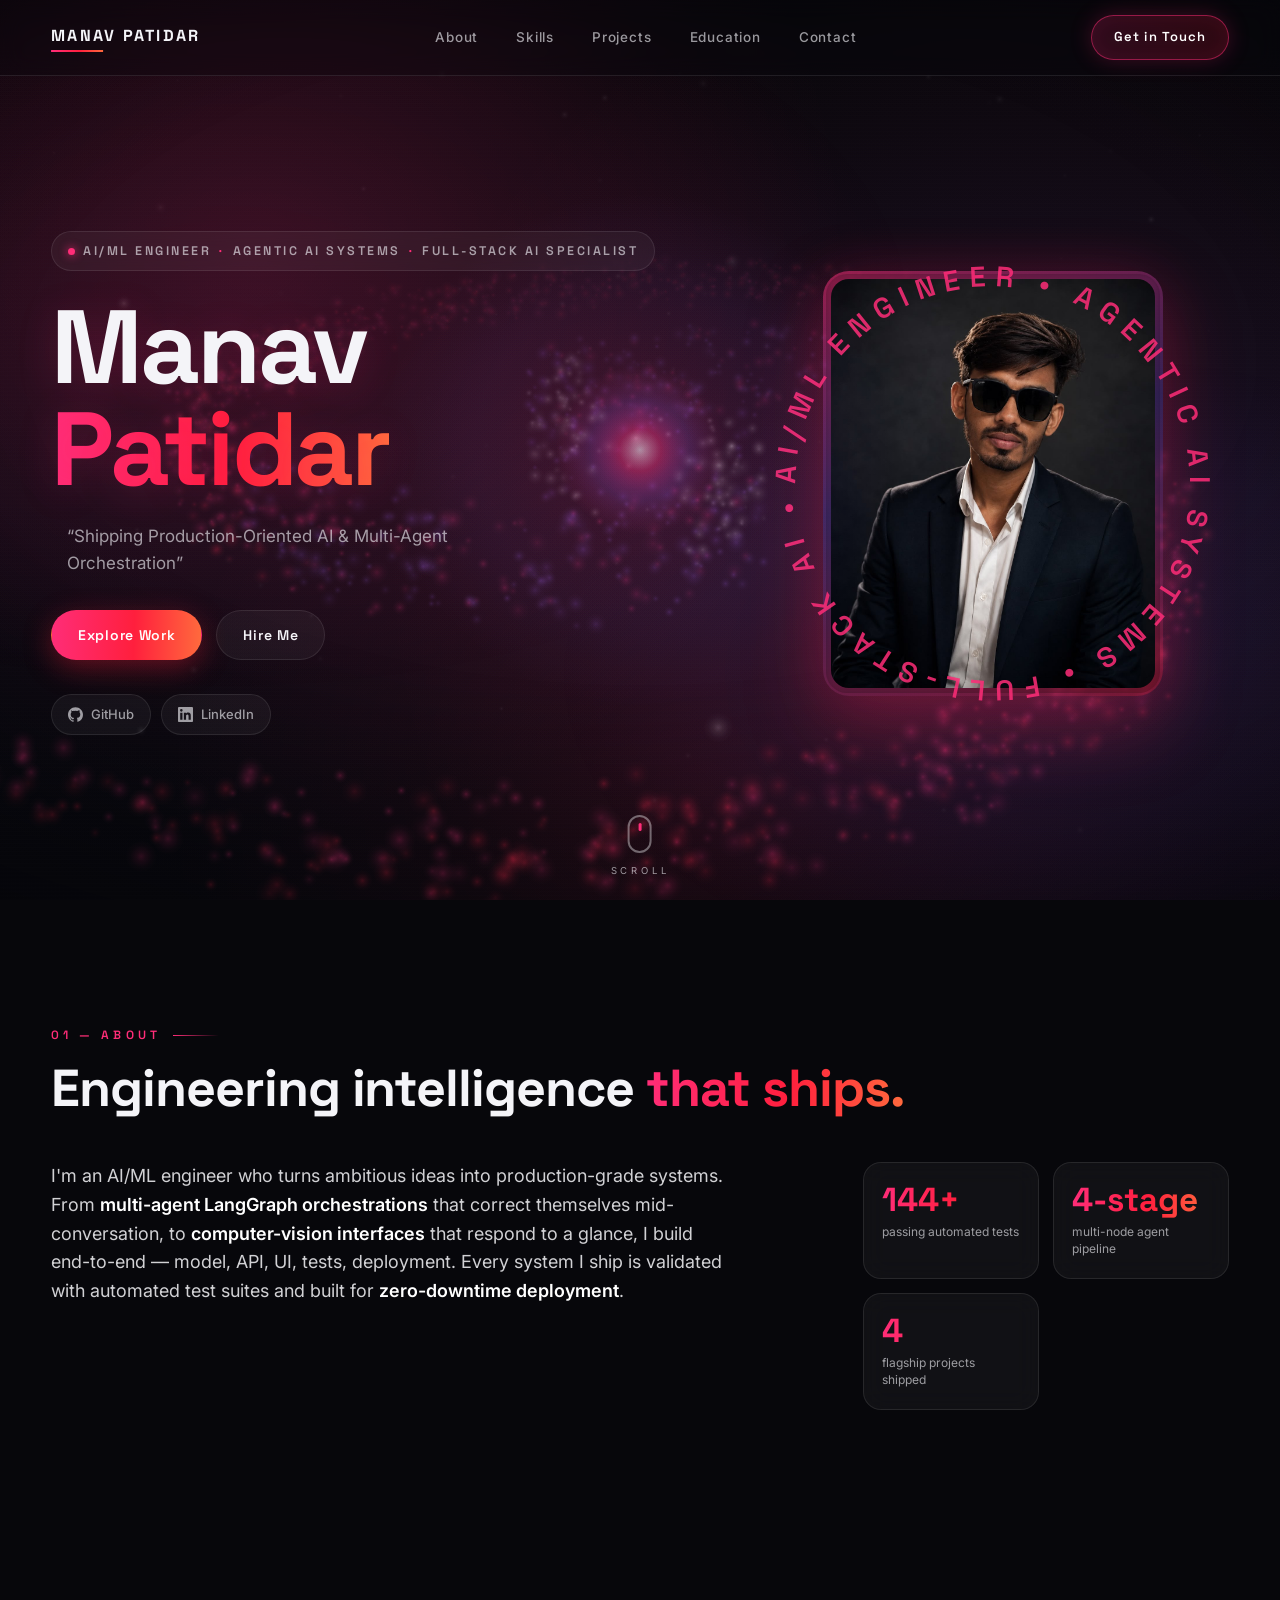
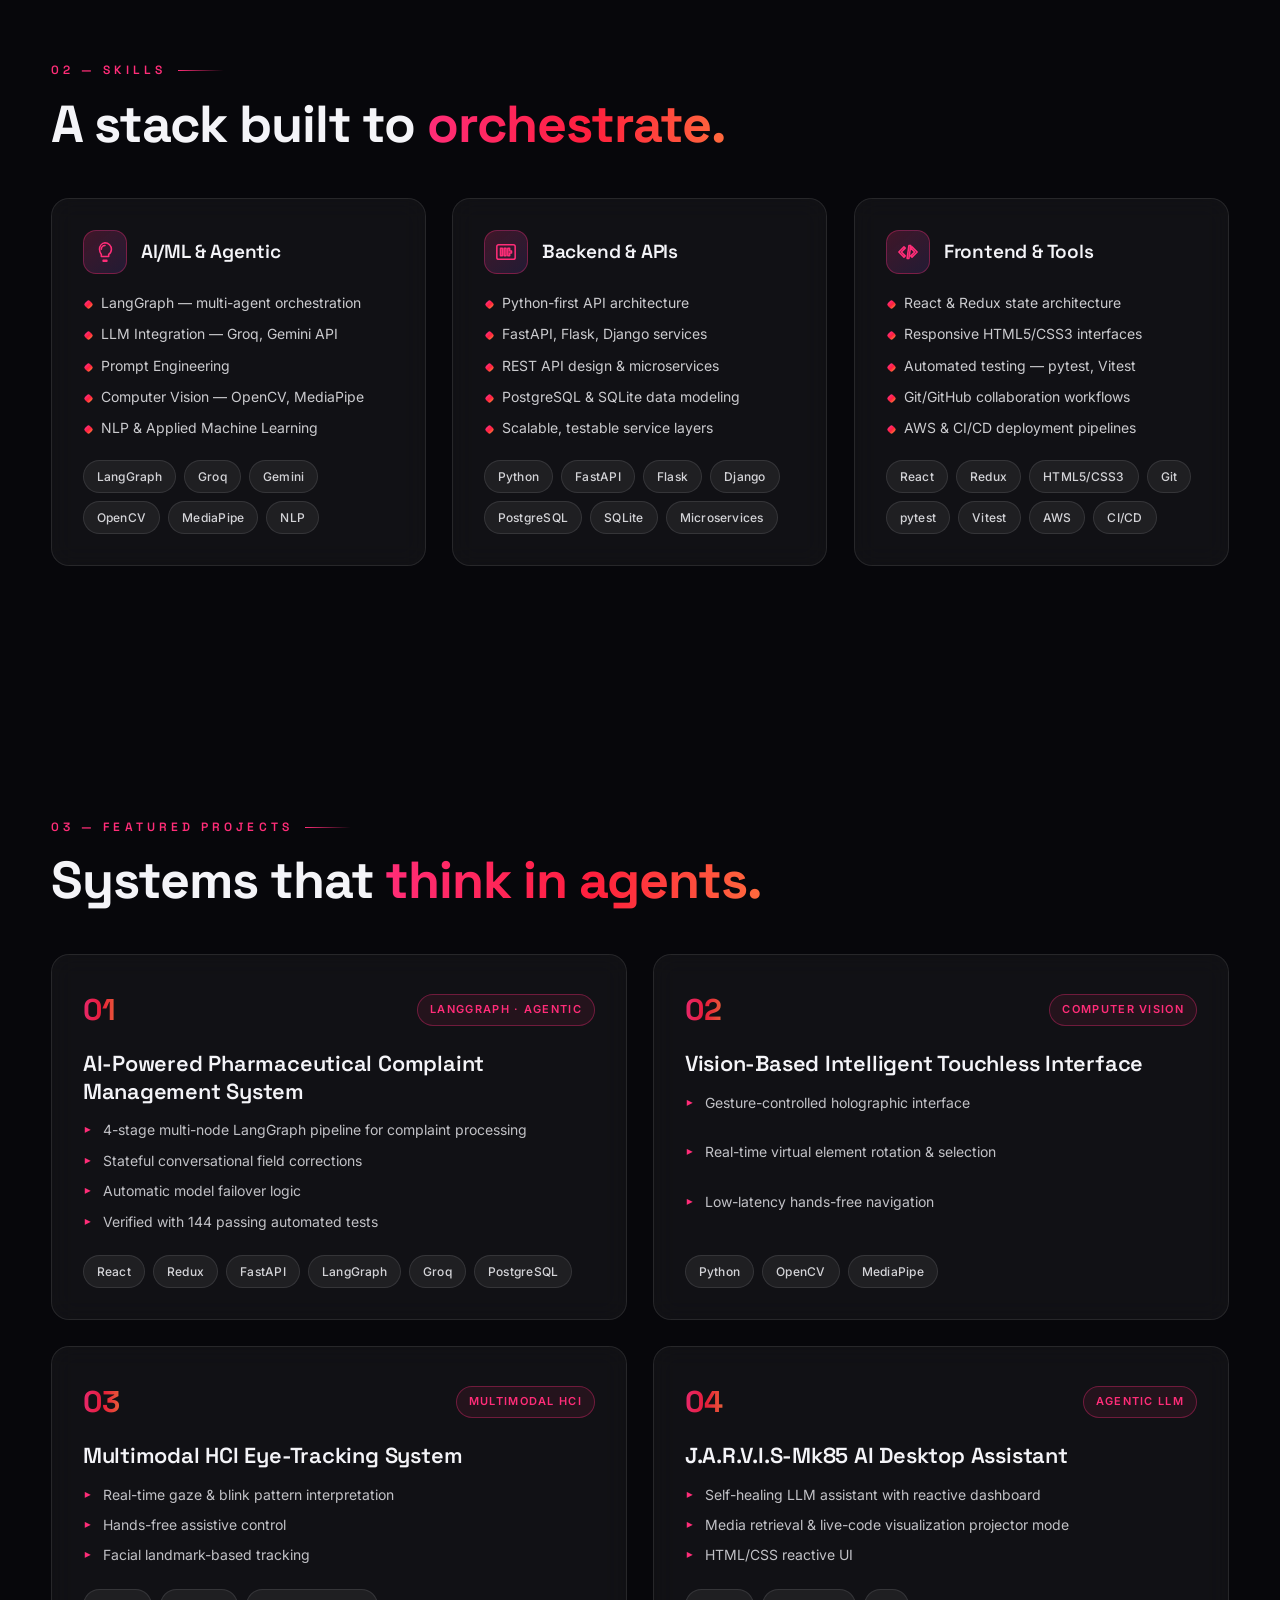
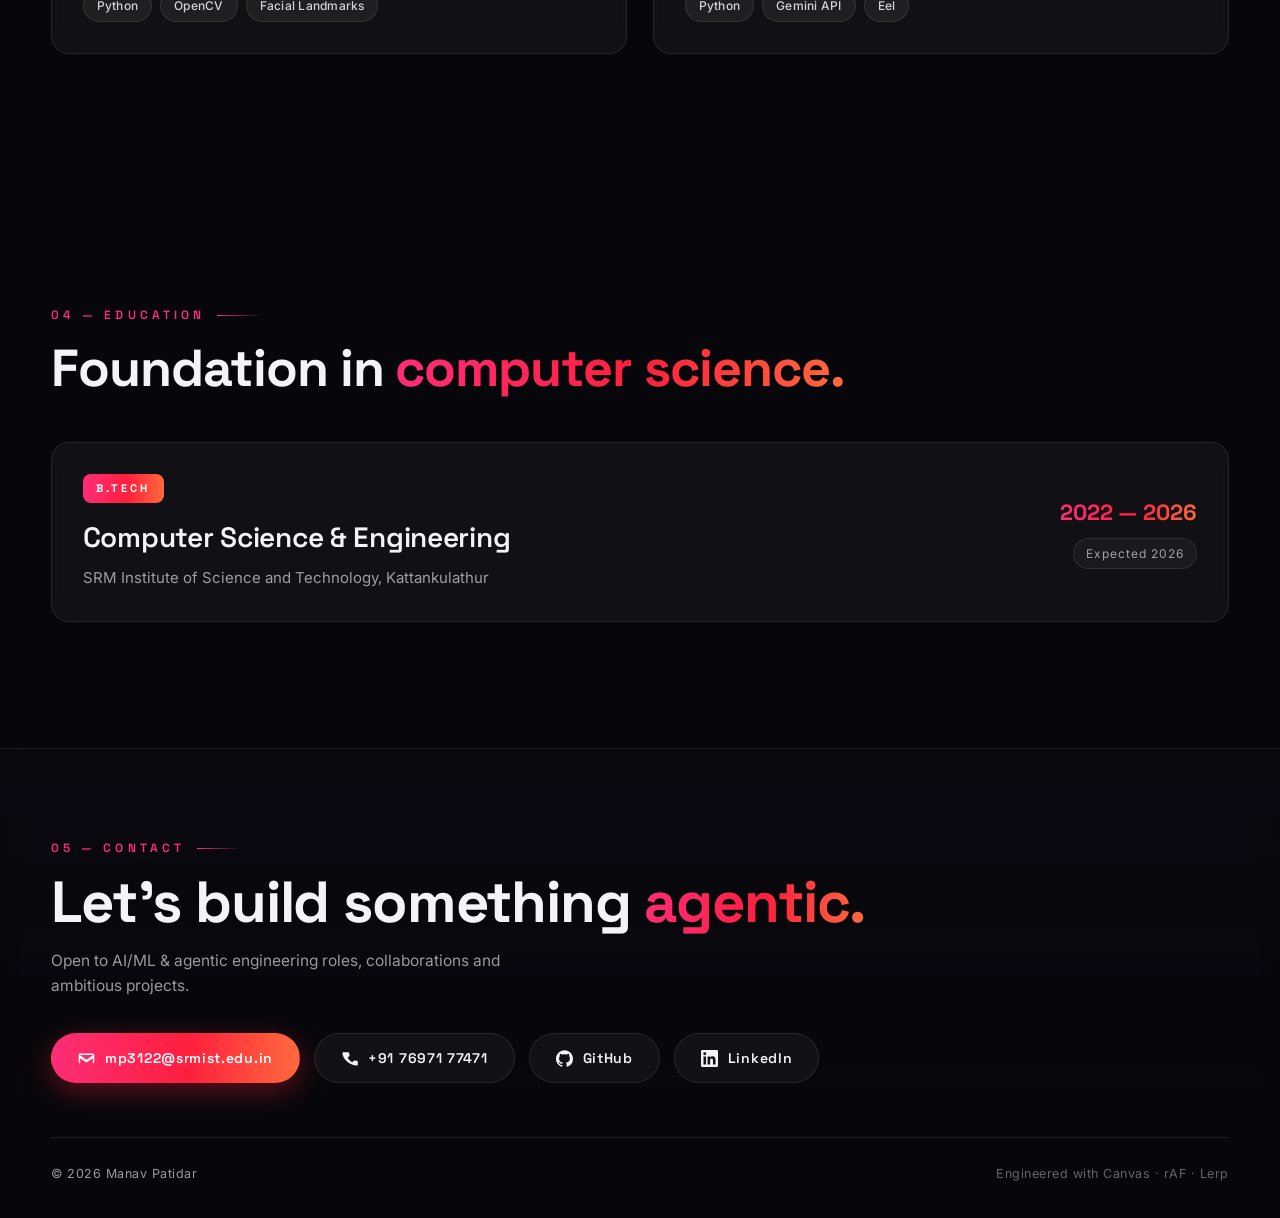
==== index.html @ f35fc24d "Initial commit: scroll-animated canvas portfolio Docker-ready static site (nginx:alpine) with proced" ====
<!DOCTYPE html>
<html lang="en">
<head>
  <meta charset="UTF-8" />
  <meta name="viewport" content="width=device-width, initial-scale=1.0" />
  <title>Manav Patidar — AI/ML Engineer · Agentic AI Systems</title>
  <meta name="description" content="Manav Patidar — AI/ML Engineer specializing in Agentic AI systems, LangGraph multi-agent orchestration and full-stack AI. Shipping production-oriented AI." />
  <meta name="theme-color" content="#07070b" />
  <link rel="preconnect" href="https://fonts.googleapis.com" />
  <link rel="preconnect" href="https://fonts.gstatic.com" crossorigin />
  <link href="https://fonts.googleapis.com/css2?family=Inter:wght@400;500;600&family=Space+Grotesk:wght@400;500;600;700&display=swap" rel="stylesheet" />
  <link rel="stylesheet" href="styles.css" />
  <noscript><style>.reveal{opacity:1;transform:none}.loader{display:none}</style></noscript>
</head>
<body>

  <!-- ══════════ SCROLL-DRIVEN CANVAS BACKGROUND ══════════ -->
  <canvas id="scene" aria-hidden="true"></canvas>
  <div class="vignette" aria-hidden="true"></div>
  <div class="scanlines" aria-hidden="true"></div>
  <div class="cursor-glow" id="cursorGlow" aria-hidden="true"></div>

  <!-- ══════════ LOADER ══════════ -->
  <div class="loader" id="loader" aria-hidden="true">
    <div class="loader-inner">
      <span class="loader-brand">MANAV PATIDAR</span>
      <span class="loader-sub" id="loaderSub">INITIALIZING SCENE</span>
      <span class="loader-bar"><span id="loaderBar"></span></span>
    </div>
  </div>

  <!-- ══════════ NAVBAR ══════════ -->
  <header class="nav" id="nav">
    <a class="brand" href="#hero">MANAV&nbsp;PATIDAR</a>
    <nav class="nav-links" id="navLinks" aria-label="Primary">
      <a href="#about">About</a>
      <a href="#skills">Skills</a>
      <a href="#projects">Projects</a>
      <a href="#education">Education</a>
      <a href="#contact">Contact</a>
    </nav>
    <a class="cta" href="#contact">Get in Touch</a>
    <button class="hamburger" id="hamburger" aria-label="Toggle menu" aria-expanded="false">
      <span></span><span></span><span></span>
    </button>
  </header>

  <main>
    <!-- ══════════ HERO ══════════ -->
    <section class="hero" id="hero">
      <div class="container hero-grid">
        <div class="hero-copy">
          <span class="hero-badge reveal">
            <span class="dot"></span>AI/ML ENGINEER <span class="sep">·</span> AGENTIC AI SYSTEMS <span class="sep">·</span> FULL-STACK AI SPECIALIST
          </span>
          <h1 class="hero-name reveal">
            Manav<br /><span class="grad">Patidar</span>
          </h1>
          <p class="hero-tag reveal">“Shipping Production-Oriented AI &amp; Multi-Agent Orchestration”</p>
          <div class="hero-actions reveal">
            <a class="btn btn-primary" href="#projects">Explore Work</a>
            <a class="btn btn-ghost" href="#contact">Hire Me</a>
          </div>
          <div class="hero-social reveal">
            <a href="https://github.com/Manav57" target="_blank" rel="noopener" aria-label="GitHub">
              <svg viewBox="0 0 24 24"><path d="M12 .3C5.37.3 0 5.67 0 12.3c0 5.3 3.44 9.8 8.2 11.39.6.11.82-.26.82-.58 0-.28-.01-1.04-.02-2.04-3.34.72-4.04-1.61-4.04-1.61-.55-1.39-1.33-1.76-1.33-1.76-1.09-.74.08-.73.08-.73 1.2.09 1.84 1.24 1.84 1.24 1.07 1.83 2.8 1.3 3.49 1 .1-.78.42-1.3.76-1.6-2.66-.3-5.47-1.33-5.47-5.93 0-1.31.47-2.38 1.24-3.22-.13-.3-.54-1.52.12-3.18 0 0 1.01-.32 3.3 1.23a11.5 11.5 0 0 1 6 0c2.29-1.55 3.3-1.23 3.3-1.23.65 1.66.24 2.88.11 3.18.77.84 1.24 1.91 1.24 3.22 0 4.61-2.8 5.63-5.47 5.92.43.37.81 1.1.81 2.22 0 1.6-.01 2.9-.01 3.29 0 .32.21.7.82.58A12.3 12.3 0 0 0 24 12.3C24 5.67 18.63.3 12 .3z"/></svg>
              GitHub
            </a>
            <a href="https://www.linkedin.com/in/manav-patidar-44956a312/" target="_blank" rel="noopener" aria-label="LinkedIn">
              <svg viewBox="0 0 24 24"><path d="M20.45 20.45h-3.55v-5.57c0-1.33-.03-3.04-1.85-3.04-1.85 0-2.14 1.44-2.14 2.94v5.67H9.35V9h3.41v1.56h.05c.48-.9 1.64-1.85 3.37-1.85 3.6 0 4.27 2.37 4.27 5.46v6.28zM5.34 7.43a2.06 2.06 0 1 1 0-4.13 2.06 2.06 0 0 1 0 4.13zM7.12 20.45H3.55V9h3.57v11.45zM22.22 0H1.77C.79 0 0 .77 0 1.73v20.54C0 23.23.79 24 1.77 24h20.45c.98 0 1.78-.77 1.78-1.73V1.73C24 .77 23.2 0 22.22 0z"/></svg>
              LinkedIn
            </a>
          </div>
        </div>

        <div class="hero-visual reveal">
          <div class="orbit" aria-hidden="true">
            <svg viewBox="0 0 200 200" xmlns:xlink="http://www.w3.org/1999/xlink">
              <defs><path id="orbitPath" d="M100,100 m-80,0 a80,80 0 1,1 160,0 a80,80 0 1,1 -160,0" /></defs>
              <text><textPath href="#orbitPath" xlink:href="#orbitPath" textLength="498" lengthAdjust="spacingAndGlyphs">AI/ML ENGINEER • AGENTIC AI SYSTEMS • FULL-STACK AI •</textPath></text>
            </svg>
          </div>
          <div class="portrait-frame">
            <img src="assets/portrait.jpg" alt="Portrait of Manav Patidar" width="640" height="800" />
          </div>
        </div>
      </div>
      <a class="scroll-hint" href="#about" aria-label="Scroll to About">
        <span class="scroll-mouse"><span></span></span>
        <span class="scroll-text">SCROLL</span>
      </a>
    </section>

    <!-- ══════════ ABOUT ══════════ -->
    <section class="section" id="about">
      <div class="container">
        <p class="section-eyebrow reveal">01 — About</p>
        <h2 class="section-title reveal">Engineering intelligence <span class="grad">that ships.</span></h2>
        <div class="about-grid">
          <p class="about-text reveal">
            I'm an AI/ML engineer who turns ambitious ideas into production-grade systems. From
            <strong>multi-agent LangGraph orchestrations</strong> that correct themselves mid-conversation, to
            <strong>computer-vision interfaces</strong> that respond to a glance, I build end-to-end —
            model, API, UI, tests, deployment. Every system I ship is validated with automated test suites
            and built for <strong>zero-downtime deployment</strong>.
          </p>
          <div class="about-stats">
            <div class="stat reveal"><span class="stat-num grad">144+</span><span class="stat-label">passing automated tests</span></div>
            <div class="stat reveal"><span class="stat-num grad">4-stage</span><span class="stat-label">multi-node agent pipeline</span></div>
            <div class="stat reveal"><span class="stat-num grad">4</span><span class="stat-label">flagship projects shipped</span></div>
          </div>
        </div>
      </div>
    </section>

    <!-- ══════════ SKILLS ══════════ -->
    <section class="section" id="skills">
      <div class="container">
        <p class="section-eyebrow reveal">02 — Skills</p>
        <h2 class="section-title reveal">A stack built to <span class="grad">orchestrate.</span></h2>
        <div class="skills-grid">
          <article class="glass-card reveal">
            <div class="card-head">
              <span class="card-icon" aria-hidden="true">
                <svg viewBox="0 0 24 24"><path d="M12 2a7 7 0 0 1 7 7c0 2.4-1.2 4.5-3 5.7V17h-8v-2.3C7.2 13.5 6 11.4 6 9a7 7 0 0 1 6-7zm-2 19h4v1h-4v-1z"/><path d="M12 5a4 4 0 0 0-4 4"/></svg>
              </span>
              <h3>AI/ML &amp; Agentic</h3>
            </div>
            <ul class="card-points">
              <li>LangGraph — multi-agent orchestration</li>
              <li>LLM Integration — Groq, Gemini API</li>
              <li>Prompt Engineering</li>
              <li>Computer Vision — OpenCV, MediaPipe</li>
              <li>NLP &amp; Applied Machine Learning</li>
            </ul>
            <div class="pills">
              <span>LangGraph</span><span>Groq</span><span>Gemini</span><span>OpenCV</span><span>MediaPipe</span><span>NLP</span>
            </div>
          </article>

          <article class="glass-card reveal">
            <div class="card-head">
              <span class="card-icon" aria-hidden="true">
                <svg viewBox="0 0 24 24"><path d="M4 4h16a2 2 0 0 1 2 2v12a2 2 0 0 1-2 2H4a2 2 0 0 1-2-2V6a2 2 0 0 1 2-2zm2 4v8h2V8H6zm4 0v8h2V8h-2zm4 0v8h2v-3h2v-2h-2V8h-2z"/></svg>
              </span>
              <h3>Backend &amp; APIs</h3>
            </div>
            <ul class="card-points">
              <li>Python-first API architecture</li>
              <li>FastAPI, Flask, Django services</li>
              <li>REST API design &amp; microservices</li>
              <li>PostgreSQL &amp; SQLite data modeling</li>
              <li>Scalable, testable service layers</li>
            </ul>
            <div class="pills">
              <span>Python</span><span>FastAPI</span><span>Flask</span><span>Django</span><span>PostgreSQL</span><span>SQLite</span><span>Microservices</span>
            </div>
          </article>

          <article class="glass-card reveal">
            <div class="card-head">
              <span class="card-icon" aria-hidden="true">
                <svg viewBox="0 0 24 24"><path d="M9 16.2 4.8 12 9 7.8 7.6 6.4 2 12l5.6 5.6L9 16.2zm6 0L19.2 12 15 7.8l1.4-1.4L22 12l-5.6 5.6L15 16.2zM13 5l-2 14h2L15 5h-2z"/></svg>
              </span>
              <h3>Frontend &amp; Tools</h3>
            </div>
            <ul class="card-points">
              <li>React &amp; Redux state architecture</li>
              <li>Responsive HTML5/CSS3 interfaces</li>
              <li>Automated testing — pytest, Vitest</li>
              <li>Git/GitHub collaboration workflows</li>
              <li>AWS &amp; CI/CD deployment pipelines</li>
            </ul>
            <div class="pills">
              <span>React</span><span>Redux</span><span>HTML5/CSS3</span><span>Git</span><span>pytest</span><span>Vitest</span><span>AWS</span><span>CI/CD</span>
            </div>
          </article>
        </div>
      </div>
    </section>

    <!-- ══════════ PROJECTS ══════════ -->
    <section class="section" id="projects">
      <div class="container">
        <p class="section-eyebrow reveal">03 — Featured Projects</p>
        <h2 class="section-title reveal">Systems that <span class="grad">think in agents.</span></h2>
        <div class="projects-grid">
          <article class="glass-card project-card reveal">
            <div class="project-top">
              <span class="project-index">01</span>
              <span class="project-tag">LangGraph · Agentic</span>
            </div>
            <h3>AI-Powered Pharmaceutical Complaint Management System</h3>
            <ul class="project-highlights">
              <li>4-stage multi-node LangGraph pipeline for complaint processing</li>
              <li>Stateful conversational field corrections</li>
              <li>Automatic model failover logic</li>
              <li>Verified with 144 passing automated tests</li>
            </ul>
            <div class="pills">
              <span>React</span><span>Redux</span><span>FastAPI</span><span>LangGraph</span><span>Groq</span><span>PostgreSQL</span>
            </div>
          </article>

          <article class="glass-card project-card reveal">
            <div class="project-top">
              <span class="project-index">02</span>
              <span class="project-tag">Computer Vision</span>
            </div>
            <h3>Vision-Based Intelligent Touchless Interface</h3>
            <ul class="project-highlights">
              <li>Gesture-controlled holographic interface</li>
              <li>Real-time virtual element rotation &amp; selection</li>
              <li>Low-latency hands-free navigation</li>
            </ul>
            <div class="pills">
              <span>Python</span><span>OpenCV</span><span>MediaPipe</span>
            </div>
          </article>

          <article class="glass-card project-card reveal">
            <div class="project-top">
              <span class="project-index">03</span>
              <span class="project-tag">Multimodal HCI</span>
            </div>
            <h3>Multimodal HCI Eye-Tracking System</h3>
            <ul class="project-highlights">
              <li>Real-time gaze &amp; blink pattern interpretation</li>
              <li>Hands-free assistive control</li>
              <li>Facial landmark-based tracking</li>
            </ul>
            <div class="pills">
              <span>Python</span><span>OpenCV</span><span>Facial Landmarks</span>
            </div>
          </article>

          <article class="glass-card project-card reveal">
            <div class="project-top">
              <span class="project-index">04</span>
              <span class="project-tag">Agentic LLM</span>
            </div>
            <h3>J.A.R.V.I.S-Mk85 AI Desktop Assistant</h3>
            <ul class="project-highlights">
              <li>Self-healing LLM assistant with reactive dashboard</li>
              <li>Media retrieval &amp; live-code visualization projector mode</li>
              <li>HTML/CSS reactive UI</li>
            </ul>
            <div class="pills">
              <span>Python</span><span>Gemini API</span><span>Eel</span>
            </div>
          </article>
        </div>
      </div>
    </section>

    <!-- ══════════ EDUCATION ══════════ -->
    <section class="section" id="education">
      <div class="container">
        <p class="section-eyebrow reveal">04 — Education</p>
        <h2 class="section-title reveal">Foundation in <span class="grad">computer science.</span></h2>
        <article class="glass-card edu-card reveal">
          <div class="edu-left">
            <span class="edu-cap">B.TECH</span>
            <h3>Computer Science &amp; Engineering</h3>
            <p>SRM Institute of Science and Technology, Kattankulathur</p>
          </div>
          <div class="edu-right">
            <span class="edu-year">2022 — 2026</span>
            <span class="edu-status">Expected 2026</span>
          </div>
        </article>
      </div>
    </section>
  </main>

  <!-- ══════════ FOOTER / CONTACT ══════════ -->
  <footer class="footer" id="contact">
    <div class="container">
      <p class="section-eyebrow reveal">05 — Contact</p>
      <h2 class="footer-title reveal">Let's build something <span class="grad">agentic.</span></h2>
      <p class="footer-sub reveal">Open to AI/ML &amp; agentic engineering roles, collaborations and ambitious projects.</p>
      <div class="footer-actions reveal">
        <a class="btn btn-primary" href="mailto:mp3122@srmist.edu.in">
          <svg viewBox="0 0 24 24"><path d="M3 5h18a2 2 0 0 1 2 2v10a2 2 0 0 1-2 2H3a2 2 0 0 1-2-2V7a2 2 0 0 1 2-2zm0 2v.5l9 6.2 9-6.2V7H3zm0 12h18v-7.4l-9 6.2-9-6.2V19z"/></svg>
          mp3122@srmist.edu.in
        </a>
        <a class="btn btn-ghost" href="tel:+917697177471">
          <svg viewBox="0 0 24 24"><path d="M7 3h3.5c.6 0 1 .4 1 1 0 1.2.2 2.4.6 3.5.1.4 0 .8-.3 1.1L9.5 10.8c1.4 2.7 3.7 5 6.4 6.4l2.2-2.2c.3-.3.7-.4 1.1-.3 1.1.4 2.3.6 3.5.6.6 0 1 .4 1 1V21c0 .6-.4 1-1 1C11.6 22 2 12.4 2 4c0-.6.4-1 1-1z"/></svg>
          +91 76971 77471
        </a>
        <a class="btn btn-ghost" href="https://github.com/Manav57" target="_blank" rel="noopener">
          <svg viewBox="0 0 24 24"><path d="M12 .3C5.37.3 0 5.67 0 12.3c0 5.3 3.44 9.8 8.2 11.39.6.11.82-.26.82-.58 0-.28-.01-1.04-.02-2.04-3.34.72-4.04-1.61-4.04-1.61-.55-1.39-1.33-1.76-1.33-1.76-1.09-.74.08-.73.08-.73 1.2.09 1.84 1.24 1.84 1.24 1.07 1.83 2.8 1.3 3.49 1 .1-.78.42-1.3.76-1.6-2.66-.3-5.47-1.33-5.47-5.93 0-1.31.47-2.38 1.24-3.22-.13-.3-.54-1.52.12-3.18 0 0 1.01-.32 3.3 1.23a11.5 11.5 0 0 1 6 0c2.29-1.55 3.3-1.23 3.3-1.23.65 1.66.24 2.88.11 3.18.77.84 1.24 1.91 1.24 3.22 0 4.61-2.8 5.63-5.47 5.92.43.37.81 1.1.81 2.22 0 1.6-.01 2.9-.01 3.29 0 .32.21.7.82.58A12.3 12.3 0 0 0 24 12.3C24 5.67 18.63.3 12 .3z"/></svg>
          GitHub
        </a>
        <a class="btn btn-ghost" href="https://www.linkedin.com/in/manav-patidar-44956a312/" target="_blank" rel="noopener">
          <svg viewBox="0 0 24 24"><path d="M20.45 20.45h-3.55v-5.57c0-1.33-.03-3.04-1.85-3.04-1.85 0-2.14 1.44-2.14 2.94v5.67H9.35V9h3.41v1.56h.05c.48-.9 1.64-1.85 3.37-1.85 3.6 0 4.27 2.37 4.27 5.46v6.28zM5.34 7.43a2.06 2.06 0 1 1 0-4.13 2.06 2.06 0 0 1 0 4.13zM7.12 20.45H3.55V9h3.57v11.45zM22.22 0H1.77C.79 0 0 .77 0 1.73v20.54C0 23.23.79 24 1.77 24h20.45c.98 0 1.78-.77 1.78-1.73V1.73C24 .77 23.2 0 22.22 0z"/></svg>
          LinkedIn
        </a>
      </div>
      <div class="footer-bottom">
        <span>© 2026 Manav Patidar</span>
        <span class="footer-made">Engineered with Canvas · rAF · Lerp</span>
      </div>
    </div>
  </footer>

  <!-- ══════════ BACK TO TOP ══════════ -->
  <button class="to-top" id="toTop" aria-label="Back to top">
    <svg viewBox="0 0 24 24"><path d="M12 4l8 8h-5v8h-6v-8H4l8-8z"/></svg>
  </button>

  <script src="script.js"></script>
</body>
</html>
---- styles.css ----
/* ═══════════════════════════════════════════════════════════
   MANAV PATIDAR — Portfolio
   Dark glassmorphic theme · magenta/crimson neon · responsive
   ═══════════════════════════════════════════════════════════ */

:root {
  --bg: #07070b;
  --surface: rgba(255, 255, 255, 0.045);
  --surface-strong: rgba(255, 255, 255, 0.07);
  --border: rgba(255, 255, 255, 0.09);
  --border-hover: rgba(255, 45, 120, 0.45);
  --text: #f4f4f8;
  --muted: rgba(244, 244, 248, 0.62);
  --magenta: #ff2d78;
  --crimson: #ff1f3d;
  --violet: #8b5cf6;
  --grad: linear-gradient(92deg, #ff2d78 0%, #ff1f3d 55%, #ff6a3d 100%);
  --font-display: "Space Grotesk", "Segoe UI", system-ui, sans-serif;
  --font-body: "Inter", "Segoe UI", system-ui, sans-serif;
  --nav-h: 76px;
  --radius: 18px;
  --blur: blur(12px);
}

* { margin: 0; padding: 0; box-sizing: border-box; }

html {
  background: var(--bg);
  scroll-behavior: smooth;
  scroll-padding-top: calc(var(--nav-h) + 20px);
  -webkit-text-size-adjust: 100%;
}

body {
  font-family: var(--font-body);
  color: var(--text);
  background: transparent;
  line-height: 1.6;
  overflow-x: hidden;
  min-height: 100vh;
}

::selection { background: rgba(255, 45, 120, 0.35); color: #fff; }

/* Scrollbar */
::-webkit-scrollbar { width: 10px; }
::-webkit-scrollbar-track { background: #0a0a10; }
::-webkit-scrollbar-thumb {
  background: linear-gradient(180deg, var(--magenta), var(--crimson));
  border-radius: 8px;
  border: 2px solid #0a0a10;
}
* { scrollbar-width: thin; scrollbar-color: var(--crimson) #0a0a10; }

img { max-width: 100%; display: block; }
a { color: inherit; text-decoration: none; }
ul { list-style: none; }

.grad {
  background: var(--grad);
  -webkit-background-clip: text;
  background-clip: text;
  color: transparent;
}

/* ═══════════ CANVAS & OVERLAYS ═══════════ */

#scene {
  position: fixed;
  top: 0; left: 0;
  width: 100vw; height: 100vh;
  z-index: -1;
}

.vignette {
  position: fixed; inset: 0;
  z-index: 0;
  pointer-events: none;
  background:
    radial-gradient(120% 90% at 50% 40%, transparent 40%, rgba(4, 4, 8, 0.55) 78%, rgba(3, 3, 6, 0.92) 100%);
}

.scanlines {
  position: fixed; inset: 0;
  z-index: 0;
  pointer-events: none;
  opacity: 0.5;
  background: repeating-linear-gradient(
    to bottom,
    transparent 0px,
    transparent 3px,
    rgba(255, 255, 255, 0.014) 3px,
    rgba(255, 255, 255, 0.014) 4px
  );
}

.cursor-glow {
  position: fixed;
  width: 520px; height: 520px;
  left: -260px; top: -260px;
  z-index: 90;
  pointer-events: none;
  border-radius: 50%;
  background: radial-gradient(circle, rgba(255, 45, 120, 0.09), rgba(139, 92, 246, 0.05) 45%, transparent 70%);
  mix-blend-mode: screen;
  will-change: transform;
}

/* ═══════════ LOADER ═══════════ */

.loader {
  position: fixed; inset: 0;
  z-index: 200;
  display: flex; align-items: center; justify-content: center;
  background: var(--bg);
  transition: opacity 0.7s ease, visibility 0.7s ease;
}
body.loaded .loader { opacity: 0; visibility: hidden; }

.loader-inner {
  display: flex; flex-direction: column; align-items: center; gap: 14px;
  font-family: var(--font-display);
}
.loader-brand { letter-spacing: 0.42em; font-size: 15px; font-weight: 600; }
.loader-sub { font-size: 10px; letter-spacing: 0.34em; color: var(--muted); }
.loader-bar { width: 220px; height: 2px; background: rgba(255,255,255,0.1); border-radius: 2px; overflow: hidden; }
.loader-bar span {
  display: block; height: 100%; width: 0%;
  background: var(--grad);
  animation: loadbar 1.4s ease-in-out forwards;
}
@keyframes loadbar { 0% { width: 0%; } 100% { width: 100%; } }

/* ═══════════ NAVBAR ═══════════ */

.nav {
  position: fixed;
  top: 0; left: 0; right: 0;
  height: var(--nav-h);
  z-index: 100;
  display: flex; align-items: center; justify-content: space-between;
  padding: 0 clamp(18px, 4vw, 56px);
  background: rgba(9, 9, 14, 0.32);
  -webkit-backdrop-filter: var(--blur);
  backdrop-filter: var(--blur);
  border-bottom: 1px solid var(--border);
  transition: background 0.35s ease, border-color 0.35s ease;
}
.nav.scrolled {
  background: rgba(9, 9, 14, 0.72);
  border-bottom-color: rgba(255, 45, 120, 0.18);
}

.brand {
  font-family: var(--font-display);
  font-weight: 700;
  letter-spacing: 0.14em;
  font-size: 16px;
  position: relative;
  padding-bottom: 4px;
}
.brand::after {
  content: "";
  position: absolute; left: 0; bottom: 0;
  width: 100%; height: 2px;
  background: var(--grad);
  border-radius: 2px;
  transform: scaleX(0.35);
  transform-origin: left;
  transition: transform 0.35s ease;
}
.brand:hover::after { transform: scaleX(1); }

.nav-links { display: flex; align-items: center; gap: clamp(18px, 3vw, 38px); }

.nav-links a {
  position: relative;
  font-size: 13.5px;
  font-weight: 500;
  letter-spacing: 0.06em;
  color: var(--muted);
  padding: 6px 0;
  transition: color 0.25s ease;
}
.nav-links a::after {
  content: "";
  position: absolute; left: 0; bottom: 0;
  width: 100%; height: 2px;
  background: var(--grad);
  border-radius: 2px;
  transform: scaleX(0);
  transition: transform 0.3s ease;
}
.nav-links a:hover, .nav-links a.active { color: var(--text); }
.nav-links a:hover::after, .nav-links a.active::after { transform: scaleX(1); }

.cta {
  font-family: var(--font-display);
  font-size: 13px;
  font-weight: 600;
  letter-spacing: 0.08em;
  color: #fff;
  padding: 11px 22px;
  border-radius: 999px;
  background: linear-gradient(92deg, rgba(255,45,120,0.16), rgba(255,31,61,0.16));
  border: 1px solid rgba(255, 45, 120, 0.5);
  box-shadow: 0 0 22px rgba(255, 45, 120, 0.22), inset 0 0 18px rgba(255, 45, 120, 0.08);
  transition: transform 0.25s ease, box-shadow 0.25s ease, background 0.25s ease;
}
.cta:hover {
  transform: translateY(-2px);
  background: linear-gradient(92deg, rgba(255,45,120,0.3), rgba(255,31,61,0.3));
  box-shadow: 0 8px 30px rgba(255, 45, 120, 0.4), inset 0 0 22px rgba(255, 45, 120, 0.15);
}

.hamburger {
  display: none;
  flex-direction: column; gap: 5px;
  background: none; border: 0; cursor: pointer;
  padding: 10px;
}
.hamburger span {
  width: 24px; height: 2px;
  background: var(--text);
  border-radius: 2px;
  transition: transform 0.3s ease, opacity 0.3s ease;
}
.nav.menu-open .hamburger span:nth-child(1) { transform: translateY(7px) rotate(45deg); }
.nav.menu-open .hamburger span:nth-child(2) { opacity: 0; }
.nav.menu-open .hamburger span:nth-child(3) { transform: translateY(-7px) rotate(-45deg); }

/* ═══════════ LAYOUT / SECTIONS ═══════════ */

main, .footer { position: relative; z-index: 1; }

.container {
  width: min(1180px, 92vw);
  margin: 0 auto;
}

.section { padding: clamp(88px, 14vh, 150px) 0; }

.section-eyebrow {
  font-family: var(--font-display);
  font-size: 12px;
  font-weight: 600;
  letter-spacing: 0.34em;
  color: var(--magenta);
  text-transform: uppercase;
  margin-bottom: 14px;
  display: flex; align-items: center; gap: 12px;
}
.section-eyebrow::after {
  content: "";
  width: 46px; height: 1px;
  background: linear-gradient(90deg, var(--magenta), transparent);
}

.section-title {
  font-family: var(--font-display);
  font-size: clamp(30px, 4.6vw, 52px);
  line-height: 1.12;
  font-weight: 700;
  letter-spacing: -0.02em;
  margin-bottom: clamp(34px, 5vh, 56px);
}

/* ═══════════ HERO ═══════════ */

.hero {
  min-height: 100vh;
  display: flex; align-items: center;
  padding: calc(var(--nav-h) + 30px) 0 40px;
  position: relative;
}

.hero::before {
  content: "";
  position: absolute; inset: 0;
  z-index: 0;
  pointer-events: none;
  background:
    radial-gradient(90% 70% at 18% 35%, rgba(255, 45, 120, 0.10), transparent 60%),
    radial-gradient(70% 60% at 85% 75%, rgba(139, 92, 246, 0.08), transparent 60%);
}

.hero-grid {
  display: grid;
  grid-template-columns: 1.15fr 0.85fr;
  align-items: center;
  gap: clamp(30px, 5vw, 70px);
}

.hero-badge {
  display: inline-flex;
  align-items: center; flex-wrap: wrap; gap: 8px;
  font-family: var(--font-display);
  font-size: clamp(10.5px, 1.2vw, 12.5px);
  font-weight: 600;
  letter-spacing: 0.2em;
  color: var(--muted);
  padding: 9px 16px;
  border-radius: 999px;
  background: var(--surface);
  border: 1px solid var(--border);
  -webkit-backdrop-filter: var(--blur);
  backdrop-filter: var(--blur);
  margin-bottom: 26px;
}
.hero-badge .dot {
  width: 7px; height: 7px;
  border-radius: 50%;
  background: var(--magenta);
  box-shadow: 0 0 10px var(--magenta);
  animation: pulse 2.2s ease-in-out infinite;
}
.hero-badge .sep { color: var(--magenta); }
@keyframes pulse { 0%, 100% { opacity: 1; } 50% { opacity: 0.35; } }

.hero-name {
  font-family: var(--font-display);
  font-size: clamp(52px, 8.4vw, 104px);
  line-height: 0.98;
  font-weight: 700;
  letter-spacing: -0.03em;
  text-shadow: 0 6px 40px rgba(255, 45, 120, 0.18);
}

.hero-tag {
  margin-top: 22px;
  font-size: clamp(14px, 1.6vw, 17px);
  color: var(--muted);
  border-left: 3px solid var(--grad);
  padding-left: 16px;
  max-width: 46ch;
}

.hero-actions { display: flex; flex-wrap: wrap; gap: 14px; margin-top: 32px; }

.btn {
  display: inline-flex;
  align-items: center; gap: 10px;
  font-family: var(--font-display);
  font-size: 14px;
  font-weight: 600;
  letter-spacing: 0.05em;
  padding: 13px 26px;
  border-radius: 999px;
  border: 1px solid var(--border);
  cursor: pointer;
  transition: transform 0.25s ease, box-shadow 0.25s ease, border-color 0.25s ease, background 0.25s ease;
}
.btn svg { width: 17px; height: 17px; fill: currentColor; flex: none; }
.btn:hover { transform: translateY(-2px); }

.btn-primary {
  color: #fff;
  background: var(--grad);
  border-color: transparent;
  box-shadow: 0 8px 28px rgba(255, 31, 61, 0.35);
}
.btn-primary:hover { box-shadow: 0 12px 40px rgba(255, 45, 120, 0.5); }

.btn-ghost {
  color: var(--text);
  background: var(--surface);
  -webkit-backdrop-filter: var(--blur);
  backdrop-filter: var(--blur);
}
.btn-ghost:hover { border-color: var(--border-hover); box-shadow: 0 0 24px rgba(255, 45, 120, 0.2); }

.hero-social {
  display: flex; flex-wrap: wrap; gap: 10px;
  margin-top: 34px;
}
.hero-social a {
  display: inline-flex; align-items: center; gap: 8px;
  font-size: 13px;
  font-weight: 500;
  color: var(--muted);
  padding: 9px 16px;
  border-radius: 999px;
  background: var(--surface);
  border: 1px solid var(--border);
  -webkit-backdrop-filter: var(--blur);
  backdrop-filter: var(--blur);
  transition: color 0.25s ease, border-color 0.25s ease, transform 0.25s ease, box-shadow 0.25s ease;
}
.hero-social a svg { width: 15px; height: 15px; fill: currentColor; }
.hero-social a:hover {
  color: #fff;
  border-color: var(--border-hover);
  transform: translateY(-2px);
  box-shadow: 0 6px 22px rgba(255, 45, 120, 0.22);
}

/* Portrait */
.hero-visual {
  position: relative;
  display: flex; justify-content: center;
}

.portrait-frame {
  position: relative;
  width: min(340px, 68vw);
  aspect-ratio: 4 / 5;
  border-radius: 26px;
  padding: 8px;
  background:
    linear-gradient(160deg, rgba(255,45,120,0.55), rgba(139,92,246,0.25) 45%, rgba(255,31,61,0.4));
  box-shadow: 0 30px 80px rgba(255, 31, 61, 0.28), 0 0 60px rgba(255, 45, 120, 0.12);
  animation: floaty 6s ease-in-out infinite;
}
.portrait-frame::before {
  content: "";
  position: absolute; inset: 3px;
  border-radius: 21px;
  background: rgba(10, 10, 16, 0.35);
  -webkit-backdrop-filter: blur(6px);
  backdrop-filter: blur(6px);
  z-index: 0;
}
.portrait-frame img {
  position: relative;
  width: 100%; height: 100%;
  object-fit: cover;
  border-radius: 18px;
  z-index: 1;
}
@keyframes floaty {
  0%, 100% { transform: translateY(0) rotate(-1deg); }
  50% { transform: translateY(-14px) rotate(1deg); }
}

.orbit {
  position: absolute;
  inset: -34px;
  z-index: 2;
  animation: spin 22s linear infinite;
  pointer-events: none;
}
.orbit svg { width: 100%; height: 100%; overflow: visible; }
.orbit text {
  font-family: var(--font-display);
  font-size: 11.5px;
  font-weight: 600;
  letter-spacing: 3.5px;
  fill: rgba(255, 45, 120, 0.85);
}
@keyframes spin { to { transform: rotate(360deg); } }

/* Scroll hint */
.scroll-hint {
  position: absolute;
  left: 50%; bottom: 22px;
  transform: translateX(-50%);
  display: flex; flex-direction: column; align-items: center; gap: 10px;
  color: var(--muted);
  transition: color 0.25s ease;
}
.scroll-hint:hover { color: var(--text); }
.scroll-mouse {
  width: 24px; height: 38px;
  border: 2px solid rgba(244, 244, 248, 0.4);
  border-radius: 14px;
  display: flex; justify-content: center;
  padding-top: 6px;
}
.scroll-mouse span {
  width: 3px; height: 8px;
  border-radius: 3px;
  background: var(--magenta);
  animation: wheel 1.8s ease-in-out infinite;
}
@keyframes wheel {
  0% { transform: translateY(0); opacity: 1; }
  70% { transform: translateY(12px); opacity: 0; }
  100% { transform: translateY(0); opacity: 0; }
}
.scroll-text { font-size: 9.5px; letter-spacing: 0.4em; }

/* ═══════════ ABOUT ═══════════ */

.about-grid {
  display: grid;
  grid-template-columns: 1.35fr 0.65fr;
  gap: clamp(28px, 4vw, 60px);
  align-items: start;
}
.about-text {
  font-size: clamp(15.5px, 1.6vw, 18px);
  color: rgba(244, 244, 248, 0.85);
  max-width: 62ch;
}
.about-text strong { color: #fff; font-weight: 600; }

.about-stats {
  display: grid;
  grid-template-columns: repeat(2, 1fr);
  gap: 14px;
}
.stat {
  padding: 20px 18px;
  border-radius: var(--radius);
  background: var(--surface);
  border: 1px solid var(--border);
  -webkit-backdrop-filter: var(--blur);
  backdrop-filter: var(--blur);
  transition: transform 0.3s ease, border-color 0.3s ease, box-shadow 0.3s ease;
}
.stat:hover {
  transform: translateY(-3px);
  border-color: var(--border-hover);
  box-shadow: 0 10px 30px rgba(255, 45, 120, 0.15);
}
.stat-num {
  display: block;
  font-family: var(--font-display);
  font-size: clamp(26px, 2.6vw, 36px);
  font-weight: 700;
  line-height: 1.05;
}
.stat-label {
  display: block;
  margin-top: 6px;
  font-size: 12px;
  color: var(--muted);
  line-height: 1.4;
}

/* ═══════════ GLASS CARDS (skills / projects / edu) ═══════════ */

.glass-card {
  position: relative;
  padding: clamp(22px, 2.4vw, 32px);
  border-radius: var(--radius);
  background: var(--surface);
  border: 1px solid var(--border);
  -webkit-backdrop-filter: var(--blur);
  backdrop-filter: var(--blur);
  transition: transform 0.35s ease, border-color 0.35s ease, box-shadow 0.35s ease;
  overflow: hidden;
}
.glass-card::before {
  content: "";
  position: absolute;
  inset: 0;
  background: radial-gradient(60% 45% at 50% 0%, rgba(255, 45, 120, 0.12), transparent 70%);
  opacity: 0;
  transition: opacity 0.35s ease;
  pointer-events: none;
}
.glass-card:hover {
  transform: translateY(-6px);
  border-color: var(--border-hover);
  box-shadow: 0 24px 60px rgba(0, 0, 0, 0.45), 0 0 34px rgba(255, 45, 120, 0.14);
}
.glass-card:hover::before { opacity: 1; }

.card-head {
  display: flex; align-items: center; gap: 14px;
  margin-bottom: 18px;
}
.card-icon {
  display: inline-flex; align-items: center; justify-content: center;
  width: 44px; height: 44px; flex: none;
  border-radius: 13px;
  background: linear-gradient(140deg, rgba(255,45,120,0.2), rgba(139,92,246,0.14));
  border: 1px solid rgba(255, 45, 120, 0.35);
}
.card-icon svg { width: 22px; height: 22px; fill: none; stroke: var(--magenta); stroke-width: 1.7; stroke-linecap: round; stroke-linejoin: round; }
.card-head h3 {
  font-family: var(--font-display);
  font-size: 19px;
  font-weight: 600;
  letter-spacing: -0.01em;
}

.card-points { display: grid; gap: 9px; margin-bottom: 20px; }
.card-points li {
  position: relative;
  padding-left: 18px;
  font-size: 14px;
  color: rgba(244, 244, 248, 0.82);
}
.card-points li::before {
  content: "";
  position: absolute; left: 2px; top: 9px;
  width: 7px; height: 7px;
  border-radius: 2px;
  background: var(--grad);
  transform: rotate(45deg);
}

.pills { display: flex; flex-wrap: wrap; gap: 8px; }
.pills span {
  font-size: 12px;
  font-weight: 500;
  letter-spacing: 0.02em;
  color: rgba(244, 244, 248, 0.85);
  padding: 6px 13px;
  border-radius: 999px;
  background: rgba(255, 255, 255, 0.06);
  border: 1px solid rgba(255, 255, 255, 0.1);
  transition: border-color 0.25s ease, color 0.25s ease, transform 0.25s ease;
}
.pills span:hover {
  border-color: rgba(255, 45, 120, 0.55);
  color: #fff;
  transform: translateY(-1px);
}

/* ═══════════ SKILLS ═══════════ */

.skills-grid {
  display: grid;
  grid-template-columns: repeat(3, 1fr);
  gap: clamp(18px, 2.2vw, 26px);
}

/* ═══════════ PROJECTS ═══════════ */

.projects-grid {
  display: grid;
  grid-template-columns: repeat(2, 1fr);
  gap: clamp(18px, 2.2vw, 26px);
}

.project-card { display: flex; flex-direction: column; }
.project-top {
  display: flex; align-items: center; justify-content: space-between;
  margin-bottom: 16px;
}
.project-index {
  font-family: var(--font-display);
  font-size: 30px;
  font-weight: 700;
  background: var(--grad);
  -webkit-background-clip: text;
  background-clip: text;
  color: transparent;
  opacity: 0.9;
}
.project-tag {
  font-size: 11px;
  font-weight: 600;
  letter-spacing: 0.12em;
  text-transform: uppercase;
  color: var(--magenta);
  padding: 6px 12px;
  border-radius: 999px;
  border: 1px solid rgba(255, 45, 120, 0.35);
  background: rgba(255, 45, 120, 0.08);
}
.project-card h3 {
  font-family: var(--font-display);
  font-size: clamp(18px, 1.7vw, 22px);
  font-weight: 600;
  line-height: 1.28;
  letter-spacing: -0.01em;
  margin-bottom: 14px;
}
.project-highlights { display: grid; gap: 8px; margin-bottom: 22px; flex: 1; }
.project-highlights li {
  position: relative;
  padding-left: 20px;
  font-size: 14px;
  color: rgba(244, 244, 248, 0.78);
}
.project-highlights li::before {
  content: "▸";
  position: absolute; left: 2px;
  color: var(--magenta);
  font-size: 12px;
  line-height: 1.7;
}

/* ═══════════ EDUCATION ═══════════ */

.edu-card {
  display: flex;
  align-items: center;
  justify-content: space-between;
  gap: 26px;
  flex-wrap: wrap;
}
.edu-cap {
  display: inline-block;
  font-family: var(--font-display);
  font-size: 11px;
  font-weight: 700;
  letter-spacing: 0.3em;
  color: #fff;
  padding: 6px 13px;
  border-radius: 8px;
  background: var(--grad);
  margin-bottom: 12px;
}
.edu-left h3 {
  font-family: var(--font-display);
  font-size: clamp(20px, 2.4vw, 28px);
  font-weight: 600;
  letter-spacing: -0.01em;
  margin-bottom: 6px;
}
.edu-left p { color: var(--muted); font-size: 15px; }
.edu-right { text-align: right; }
.edu-year {
  display: block;
  font-family: var(--font-display);
  font-size: 22px;
  font-weight: 700;
  background: var(--grad);
  -webkit-background-clip: text;
  background-clip: text;
  color: transparent;
}
.edu-status {
  display: inline-block;
  margin-top: 8px;
  font-size: 12px;
  letter-spacing: 0.08em;
  color: var(--muted);
  padding: 5px 12px;
  border-radius: 999px;
  border: 1px solid var(--border);
  background: rgba(255, 255, 255, 0.04);
}

/* ═══════════ FOOTER / CONTACT ═══════════ */

.footer {
  padding: clamp(70px, 10vh, 110px) 0 34px;
  border-top: 1px solid var(--border);
  background: linear-gradient(180deg, rgba(10, 10, 16, 0.55), rgba(7, 7, 11, 0.92));
  -webkit-backdrop-filter: var(--blur);
  backdrop-filter: var(--blur);
}

.footer-title {
  font-family: var(--font-display);
  font-size: clamp(32px, 5vw, 58px);
  font-weight: 700;
  letter-spacing: -0.02em;
  line-height: 1.05;
  margin-bottom: 16px;
}
.footer-sub {
  color: var(--muted);
  font-size: 15.5px;
  max-width: 52ch;
  margin-bottom: 34px;
}

.footer-actions { display: flex; flex-wrap: wrap; gap: 14px; margin-bottom: clamp(44px, 6vh, 70px); }

.footer-bottom {
  display: flex; align-items: center; justify-content: space-between; gap: 14px; flex-wrap: wrap;
  padding-top: 26px;
  border-top: 1px solid var(--border);
  font-size: 12.5px;
  color: var(--muted);
  letter-spacing: 0.04em;
}
.footer-made { color: rgba(244, 244, 248, 0.4); }

/* ═══════════ BACK TO TOP ═══════════ */

.to-top {
  position: fixed;
  right: 26px; bottom: 26px;
  z-index: 90;
  width: 48px; height: 48px;
  border-radius: 50%;
  display: flex; align-items: center; justify-content: center;
  background: rgba(12, 12, 18, 0.7);
  border: 1px solid rgba(255, 45, 120, 0.4);
  -webkit-backdrop-filter: var(--blur);
  backdrop-filter: var(--blur);
  color: var(--text);
  cursor: pointer;
  opacity: 0;
  transform: translateY(16px);
  pointer-events: none;
  transition: opacity 0.35s ease, transform 0.35s ease, box-shadow 0.35s ease;
}
.to-top svg { width: 18px; height: 18px; fill: currentColor; }
.to-top.show { opacity: 1; transform: translateY(0); pointer-events: auto; }
.to-top:hover { box-shadow: 0 0 26px rgba(255, 45, 120, 0.45); }

/* ═══════════ REVEAL ANIMATIONS ═══════════ */

.reveal {
  opacity: 0;
  transform: translateY(30px);
  transition: opacity 0.8s cubic-bezier(0.22, 1, 0.36, 1), transform 0.8s cubic-bezier(0.22, 1, 0.36, 1);
  will-change: opacity, transform;
}
.reveal.visible { opacity: 1; transform: translateY(0); }

.skills-grid .reveal:nth-child(2) { transition-delay: 0.1s; }
.skills-grid .reveal:nth-child(3) { transition-delay: 0.2s; }
.projects-grid .reveal:nth-child(2) { transition-delay: 0.08s; }
.projects-grid .reveal:nth-child(3) { transition-delay: 0.16s; }
.projects-grid .reveal:nth-child(4) { transition-delay: 0.24s; }
.about-stats .reveal:nth-child(2) { transition-delay: 0.1s; }
.about-stats .reveal:nth-child(3) { transition-delay: 0.2s; }

/* ═══════════ RESPONSIVE ═══════════ */

@media (max-width: 1024px) {
  .skills-grid { grid-template-columns: 1fr 1fr; }
  .skills-grid .glass-card:last-child { grid-column: 1 / -1; }
}

@media (max-width: 860px) {
  :root { --nav-h: 68px; }

  .hamburger { display: flex; }
  .nav-links {
    position: fixed;
    top: var(--nav-h); left: 0; right: 0;
    flex-direction: column;
    align-items: stretch;
    gap: 0;
    padding: 10px 22px 22px;
    background: rgba(9, 9, 14, 0.92);
    -webkit-backdrop-filter: var(--blur);
    backdrop-filter: var(--blur);
    border-bottom: 1px solid var(--border);
    transform: translateY(-130%);
    transition: transform 0.4s cubic-bezier(0.22, 1, 0.36, 1);
  }
  .nav.menu-open .nav-links { transform: translateY(0); }
  .nav-links a { padding: 13px 4px; border-bottom: 1px solid rgba(255,255,255,0.06); }
  .nav-links a::after { display: none; }

  .hero-grid { grid-template-columns: 1fr; gap: 56px; }
  .hero { padding-top: calc(var(--nav-h) + 40px); }
  .hero-visual { order: 2; }
  .hero-copy { order: 1; }
  .scroll-hint { display: none; }
  .about-grid { grid-template-columns: 1fr; }
  .projects-grid { grid-template-columns: 1fr; }
  .to-top { right: 18px; bottom: 18px; }
}

@media (max-width: 560px) {
  .cta { display: none; }
  .skills-grid { grid-template-columns: 1fr; }
  .about-stats { grid-template-columns: 1fr 1fr; }
  .edu-card { flex-direction: column; align-items: flex-start; }
  .edu-right { text-align: left; }
  .footer-actions .btn { width: 100%; justify-content: center; }
  .hero-social a { flex: 1 1 auto; justify-content: center; }
}

/* ═══════════ REDUCED MOTION ═══════════ */

@media (prefers-reduced-motion: reduce) {
  html { scroll-behavior: auto; }
  .reveal { opacity: 1; transform: none; transition: none; }
  .portrait-frame, .orbit { animation: none; }
  .scroll-mouse span { animation: none; }
  .hero-badge .dot { animation: none; }
  .cursor-glow { display: none; }
}
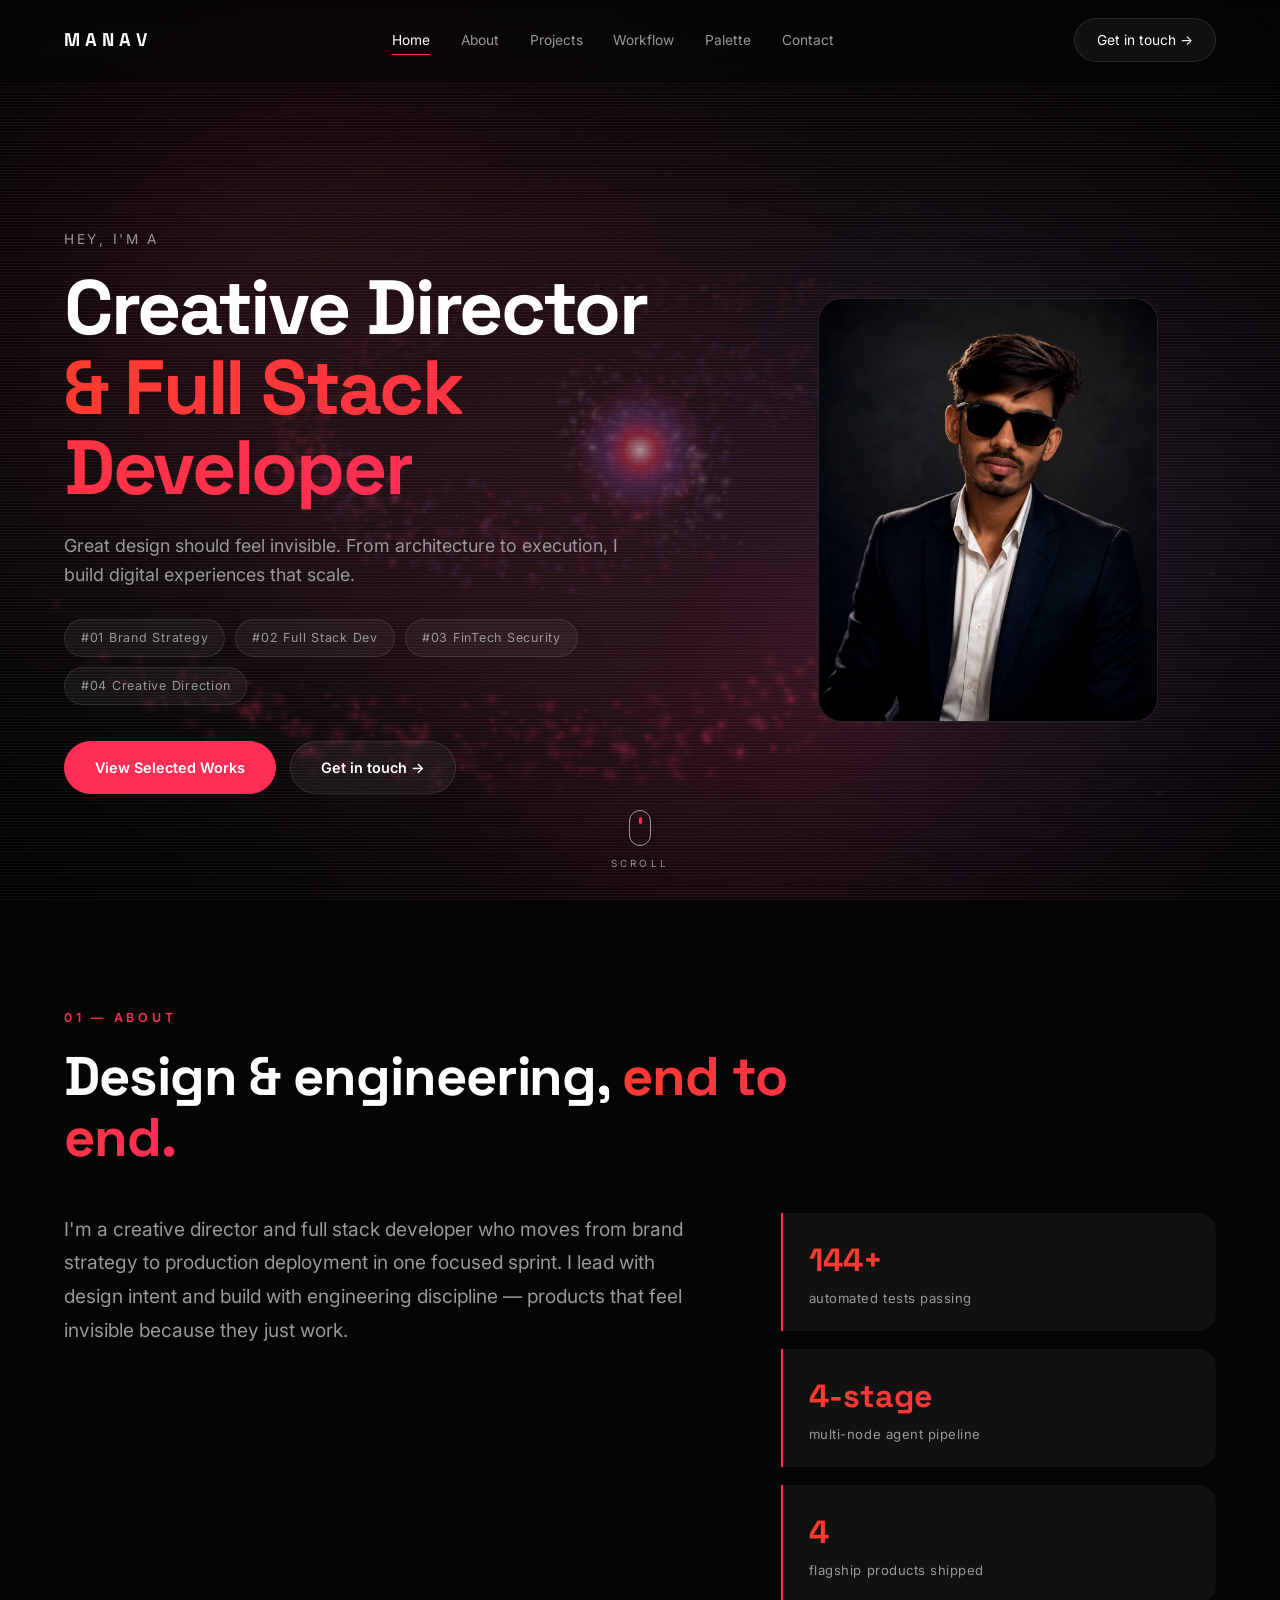
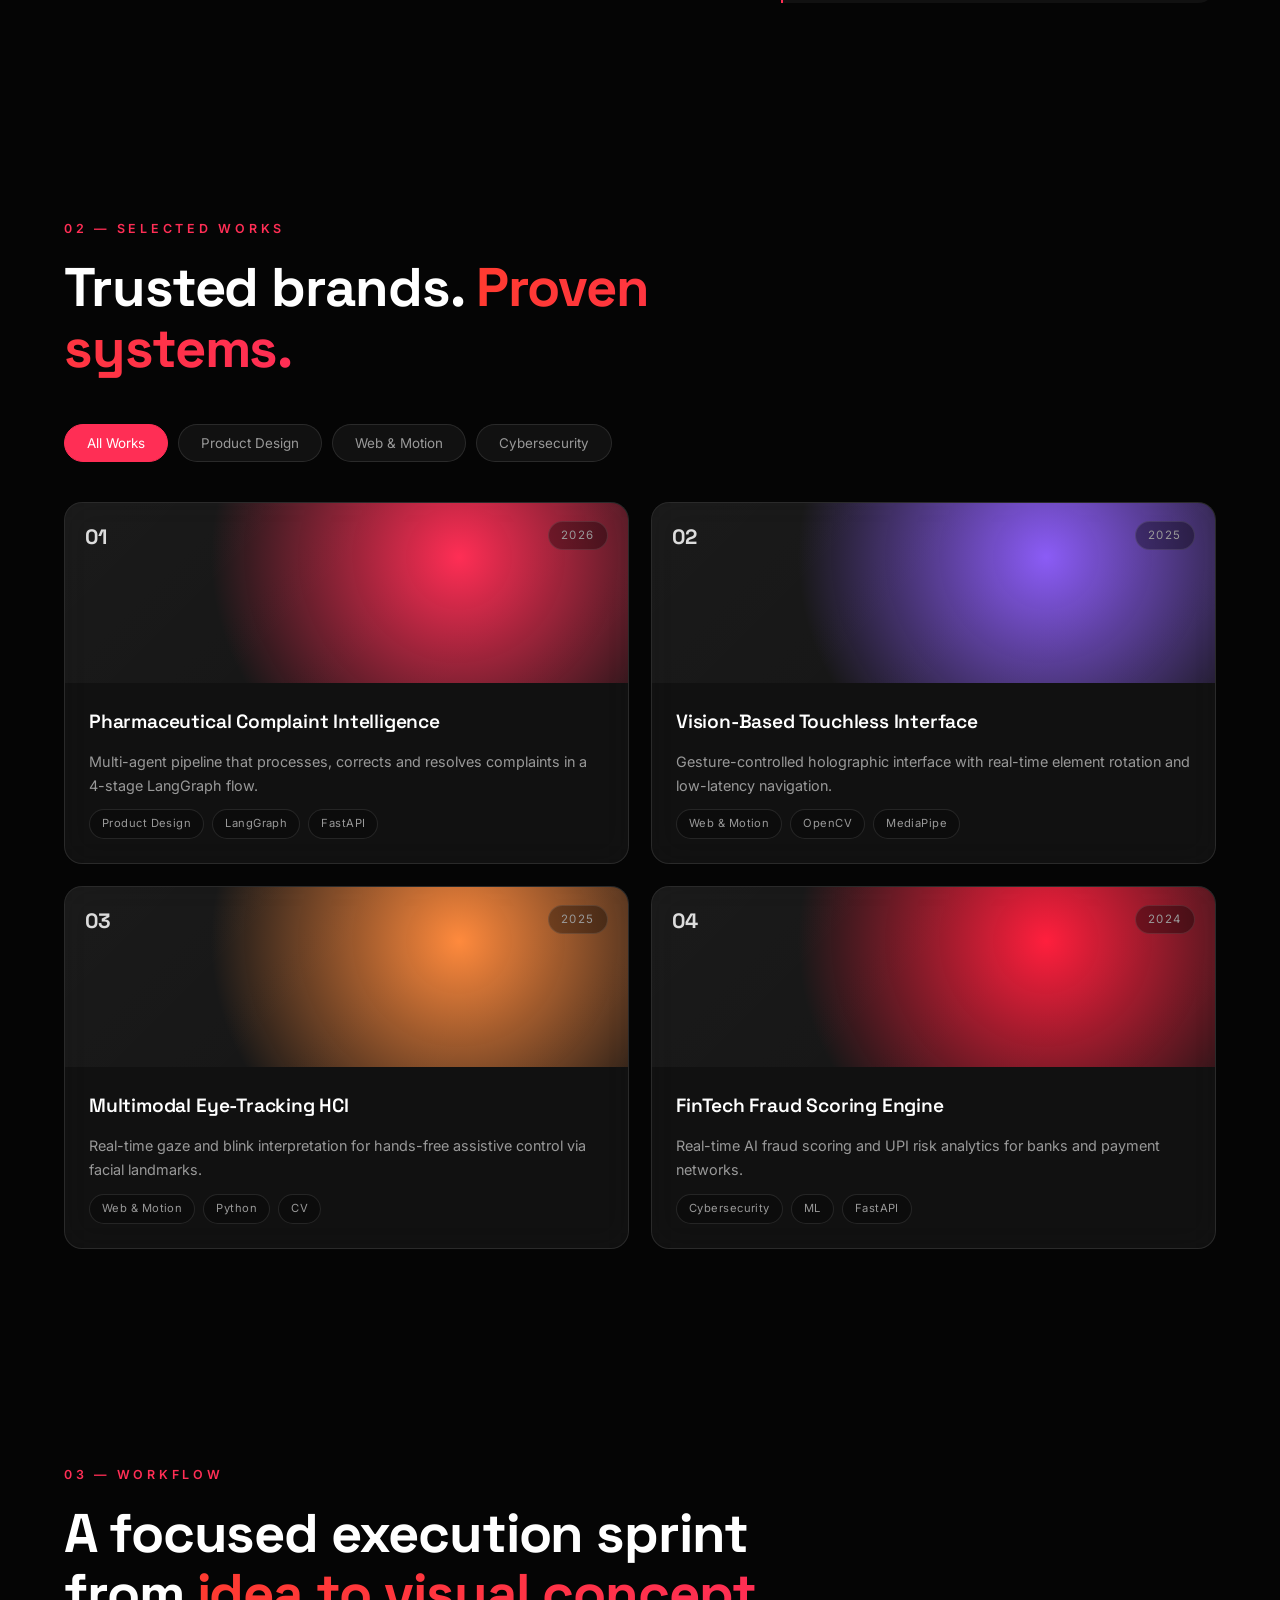
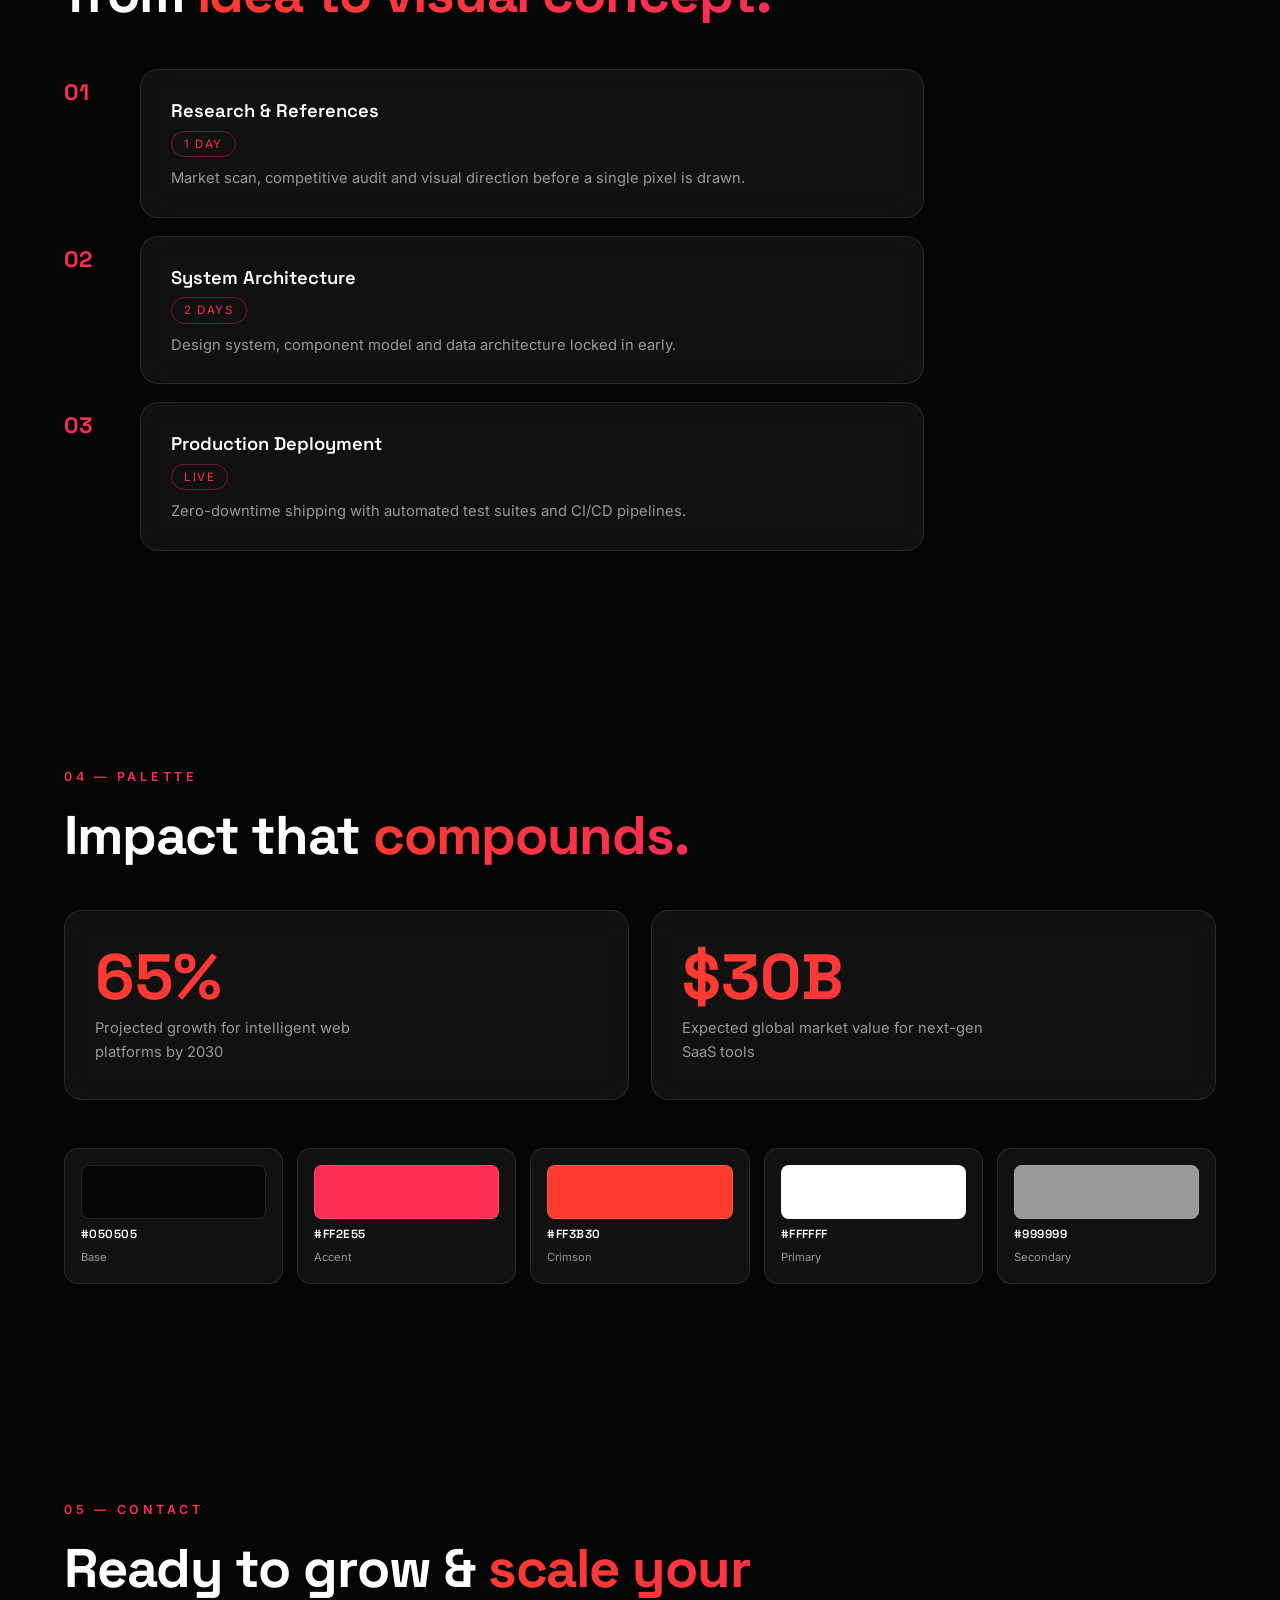
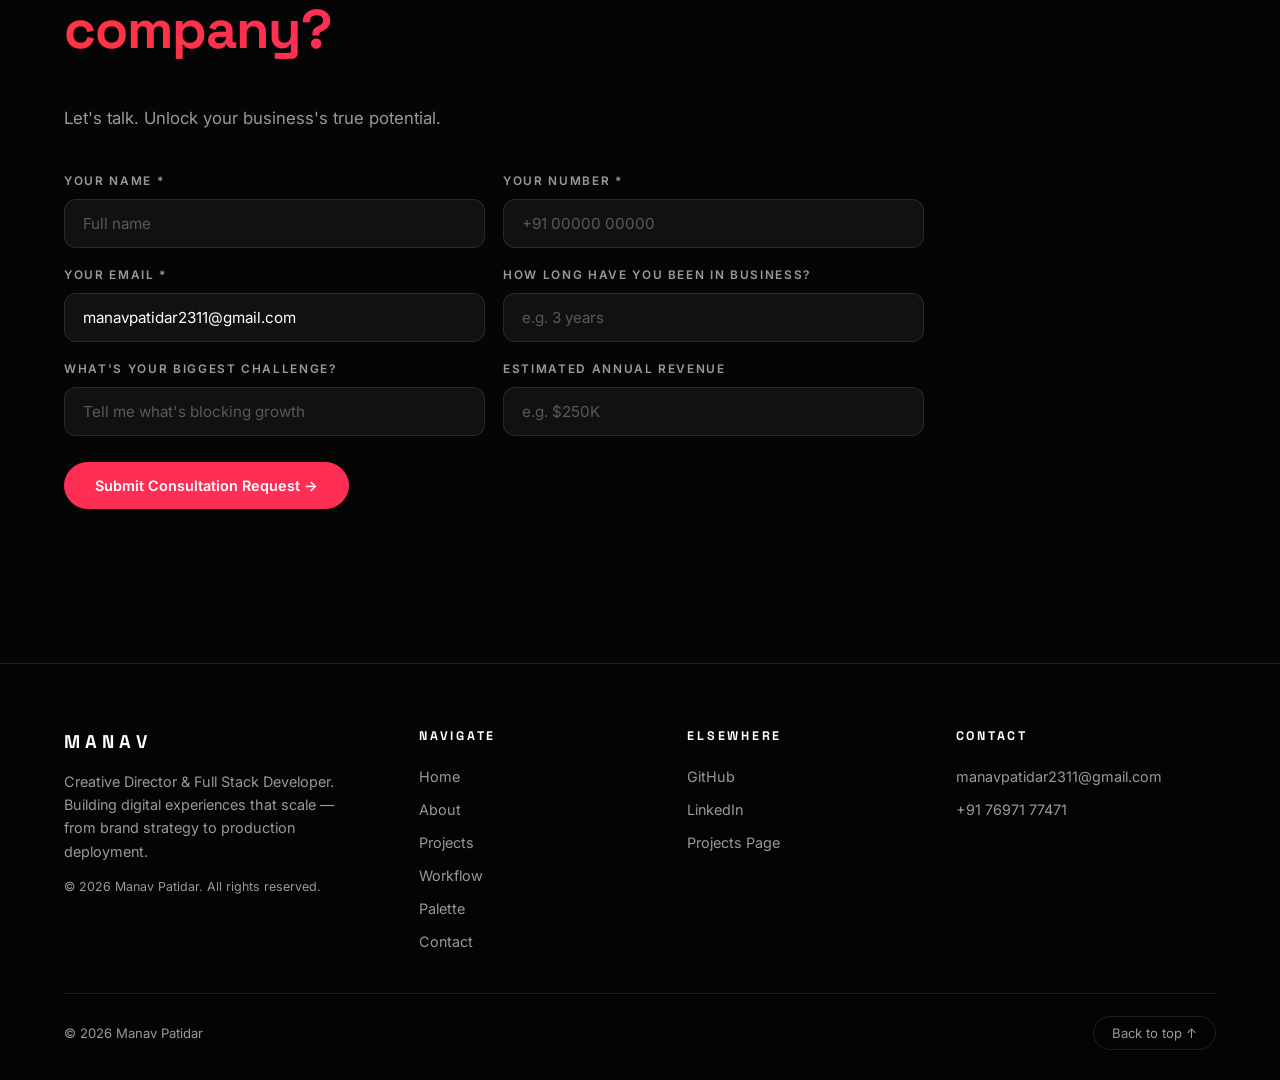
==== commit 5f5c3a1c: "Redesign portfolio: creative director landing + projects page New agency-style single page — glass n" ====
--- a/index.html
+++ b/index.html
@@ -3,9 +3,9 @@
 <head>
   <meta charset="UTF-8" />
   <meta name="viewport" content="width=device-width, initial-scale=1.0" />
-  <title>Manav Patidar — AI/ML Engineer · Agentic AI Systems</title>
-  <meta name="description" content="Manav Patidar — AI/ML Engineer specializing in Agentic AI systems, LangGraph multi-agent orchestration and full-stack AI. Shipping production-oriented AI." />
-  <meta name="theme-color" content="#07070b" />
+  <title>MANAV — Creative Director &amp; Full Stack Developer</title>
+  <meta name="description" content="MANAV — Creative Director & Full Stack Developer. Brand strategy, product design, full stack development and fintech security. Let's build digital experiences that scale." />
+  <meta name="theme-color" content="#050505" />
   <link rel="preconnect" href="https://fonts.googleapis.com" />
   <link rel="preconnect" href="https://fonts.gstatic.com" crossorigin />
   <link href="https://fonts.googleapis.com/css2?family=Inter:wght@400;500;600&family=Space+Grotesk:wght@400;500;600;700&display=swap" rel="stylesheet" />
@@ -23,64 +23,54 @@
   <!-- ══════════ LOADER ══════════ -->
   <div class="loader" id="loader" aria-hidden="true">
     <div class="loader-inner">
-      <span class="loader-brand">MANAV PATIDAR</span>
+      <span class="loader-brand">MANAV</span>
       <span class="loader-sub" id="loaderSub">INITIALIZING SCENE</span>
       <span class="loader-bar"><span id="loaderBar"></span></span>
     </div>
   </div>
 
-  <!-- ══════════ NAVBAR ══════════ -->
+  <!-- ══════════ FIXED GLASS NAVBAR ══════════ -->
   <header class="nav" id="nav">
-    <a class="brand" href="#hero">MANAV&nbsp;PATIDAR</a>
+    <a class="brand" href="#hero">MANAV</a>
     <nav class="nav-links" id="navLinks" aria-label="Primary">
+      <a href="#hero">Home</a>
       <a href="#about">About</a>
-      <a href="#skills">Skills</a>
       <a href="#projects">Projects</a>
-      <a href="#education">Education</a>
+      <a href="#workflow">Workflow</a>
+      <a href="#palette">Palette</a>
       <a href="#contact">Contact</a>
     </nav>
-    <a class="cta" href="#contact">Get in Touch</a>
+    <a class="cta" href="#contact">Get in touch →</a>
     <button class="hamburger" id="hamburger" aria-label="Toggle menu" aria-expanded="false">
       <span></span><span></span><span></span>
     </button>
   </header>
 
   <main>
-    <!-- ══════════ HERO ══════════ -->
+    <!-- ══════════ HERO OVERLAY ══════════ -->
     <section class="hero" id="hero">
       <div class="container hero-grid">
         <div class="hero-copy">
-          <span class="hero-badge reveal">
-            <span class="dot"></span>AI/ML ENGINEER <span class="sep">·</span> AGENTIC AI SYSTEMS <span class="sep">·</span> FULL-STACK AI SPECIALIST
-          </span>
+          <span class="hero-sub reveal">Hey, I'm a</span>
           <h1 class="hero-name reveal">
-            Manav<br /><span class="grad">Patidar</span>
+            Creative Director<br /><span class="grad">&amp; Full Stack Developer</span>
           </h1>
-          <p class="hero-tag reveal">“Shipping Production-Oriented AI &amp; Multi-Agent Orchestration”</p>
+          <p class="hero-tag reveal">Great design should feel invisible. From architecture to execution, I build digital experiences that scale.</p>
+          <div class="hero-pills reveal">
+            <span class="pill">#01 Brand Strategy</span>
+            <span class="pill">#02 Full Stack Dev</span>
+            <span class="pill">#03 FinTech Security</span>
+            <span class="pill">#04 Creative Direction</span>
+          </div>
           <div class="hero-actions reveal">
-            <a class="btn btn-primary" href="#projects">Explore Work</a>
-            <a class="btn btn-ghost" href="#contact">Hire Me</a>
-          </div>
-          <div class="hero-social reveal">
-            <a href="https://github.com/Manav57" target="_blank" rel="noopener" aria-label="GitHub">
-              <svg viewBox="0 0 24 24"><path d="M12 .3C5.37.3 0 5.67 0 12.3c0 5.3 3.44 9.8 8.2 11.39.6.11.82-.26.82-.58 0-.28-.01-1.04-.02-2.04-3.34.72-4.04-1.61-4.04-1.61-.55-1.39-1.33-1.76-1.33-1.76-1.09-.74.08-.73.08-.73 1.2.09 1.84 1.24 1.84 1.24 1.07 1.83 2.8 1.3 3.49 1 .1-.78.42-1.3.76-1.6-2.66-.3-5.47-1.33-5.47-5.93 0-1.31.47-2.38 1.24-3.22-.13-.3-.54-1.52.12-3.18 0 0 1.01-.32 3.3 1.23a11.5 11.5 0 0 1 6 0c2.29-1.55 3.3-1.23 3.3-1.23.65 1.66.24 2.88.11 3.18.77.84 1.24 1.91 1.24 3.22 0 4.61-2.8 5.63-5.47 5.92.43.37.81 1.1.81 2.22 0 1.6-.01 2.9-.01 3.29 0 .32.21.7.82.58A12.3 12.3 0 0 0 24 12.3C24 5.67 18.63.3 12 .3z"/></svg>
-              GitHub
-            </a>
-            <a href="https://www.linkedin.com/in/manav-patidar-44956a312/" target="_blank" rel="noopener" aria-label="LinkedIn">
-              <svg viewBox="0 0 24 24"><path d="M20.45 20.45h-3.55v-5.57c0-1.33-.03-3.04-1.85-3.04-1.85 0-2.14 1.44-2.14 2.94v5.67H9.35V9h3.41v1.56h.05c.48-.9 1.64-1.85 3.37-1.85 3.6 0 4.27 2.37 4.27 5.46v6.28zM5.34 7.43a2.06 2.06 0 1 1 0-4.13 2.06 2.06 0 0 1 0 4.13zM7.12 20.45H3.55V9h3.57v11.45zM22.22 0H1.77C.79 0 0 .77 0 1.73v20.54C0 23.23.79 24 1.77 24h20.45c.98 0 1.78-.77 1.78-1.73V1.73C24 .77 23.2 0 22.22 0z"/></svg>
-              LinkedIn
-            </a>
+            <a class="btn btn-primary" href="#projects">View Selected Works</a>
+            <a class="btn btn-ghost" href="#contact">Get in touch →</a>
           </div>
         </div>
 
         <div class="hero-visual reveal">
-          <div class="orbit" aria-hidden="true">
-            <svg viewBox="0 0 200 200" xmlns:xlink="http://www.w3.org/1999/xlink">
-              <defs><path id="orbitPath" d="M100,100 m-80,0 a80,80 0 1,1 160,0 a80,80 0 1,1 -160,0" /></defs>
-              <text><textPath href="#orbitPath" xlink:href="#orbitPath" textLength="498" lengthAdjust="spacingAndGlyphs">AI/ML ENGINEER • AGENTIC AI SYSTEMS • FULL-STACK AI •</textPath></text>
-            </svg>
-          </div>
           <div class="portrait-frame">
+            <div class="portrait-glow" aria-hidden="true"></div>
             <img src="assets/portrait.jpg" alt="Portrait of Manav Patidar" width="640" height="800" />
           </div>
         </div>
@@ -91,223 +81,233 @@
       </a>
     </section>
 
-    <!-- ══════════ ABOUT ══════════ -->
+    <!-- ══════════ TRUSTED BRANDS / ABOUT ══════════ -->
     <section class="section" id="about">
       <div class="container">
         <p class="section-eyebrow reveal">01 — About</p>
-        <h2 class="section-title reveal">Engineering intelligence <span class="grad">that ships.</span></h2>
+        <h2 class="section-title reveal">Design &amp; engineering, <span class="grad">end to end.</span></h2>
         <div class="about-grid">
           <p class="about-text reveal">
-            I'm an AI/ML engineer who turns ambitious ideas into production-grade systems. From
-            <strong>multi-agent LangGraph orchestrations</strong> that correct themselves mid-conversation, to
-            <strong>computer-vision interfaces</strong> that respond to a glance, I build end-to-end —
-            model, API, UI, tests, deployment. Every system I ship is validated with automated test suites
-            and built for <strong>zero-downtime deployment</strong>.
+            I'm a creative director and full stack developer who moves from brand strategy to
+            production deployment in one focused sprint. I lead with design intent and build with
+            engineering discipline — products that feel invisible because they just work.
           </p>
           <div class="about-stats">
-            <div class="stat reveal"><span class="stat-num grad">144+</span><span class="stat-label">passing automated tests</span></div>
+            <div class="stat reveal"><span class="stat-num grad">144+</span><span class="stat-label">automated tests passing</span></div>
             <div class="stat reveal"><span class="stat-num grad">4-stage</span><span class="stat-label">multi-node agent pipeline</span></div>
-            <div class="stat reveal"><span class="stat-num grad">4</span><span class="stat-label">flagship projects shipped</span></div>
-          </div>
-        </div>
-      </div>
-    </section>
-
-    <!-- ══════════ SKILLS ══════════ -->
-    <section class="section" id="skills">
-      <div class="container">
-        <p class="section-eyebrow reveal">02 — Skills</p>
-        <h2 class="section-title reveal">A stack built to <span class="grad">orchestrate.</span></h2>
-        <div class="skills-grid">
-          <article class="glass-card reveal">
-            <div class="card-head">
-              <span class="card-icon" aria-hidden="true">
-                <svg viewBox="0 0 24 24"><path d="M12 2a7 7 0 0 1 7 7c0 2.4-1.2 4.5-3 5.7V17h-8v-2.3C7.2 13.5 6 11.4 6 9a7 7 0 0 1 6-7zm-2 19h4v1h-4v-1z"/><path d="M12 5a4 4 0 0 0-4 4"/></svg>
-              </span>
-              <h3>AI/ML &amp; Agentic</h3>
-            </div>
-            <ul class="card-points">
-              <li>LangGraph — multi-agent orchestration</li>
-              <li>LLM Integration — Groq, Gemini API</li>
-              <li>Prompt Engineering</li>
-              <li>Computer Vision — OpenCV, MediaPipe</li>
-              <li>NLP &amp; Applied Machine Learning</li>
-            </ul>
-            <div class="pills">
-              <span>LangGraph</span><span>Groq</span><span>Gemini</span><span>OpenCV</span><span>MediaPipe</span><span>NLP</span>
+            <div class="stat reveal"><span class="stat-num grad">4</span><span class="stat-label">flagship products shipped</span></div>
+          </div>
+        </div>
+      </div>
+    </section>
+
+    <!-- ══════════ SELECTED WORKS ══════════ -->
+    <section class="section" id="projects">
+      <div class="container">
+        <p class="section-eyebrow reveal">02 — Selected Works</p>
+        <h2 class="section-title reveal">Trusted brands. <span class="grad">Proven systems.</span></h2>
+
+        <div class="works-filters reveal" role="tablist" aria-label="Filter projects">
+          <button class="filter active" data-filter="all">All Works</button>
+          <button class="filter" data-filter="product">Product Design</button>
+          <button class="filter" data-filter="web">Web &amp; Motion</button>
+          <button class="filter" data-filter="security">Cybersecurity</button>
+        </div>
+
+        <div class="works-grid" id="worksGrid">
+          <article class="glass-card work-card reveal" data-cat="product">
+            <div class="work-thumb" style="--thumb:#ff2e55">
+              <span class="work-index">01</span>
+              <span class="work-year">2026</span>
+            </div>
+            <div class="work-body">
+              <h3>Pharmaceutical Complaint Intelligence</h3>
+              <p>Multi-agent pipeline that processes, corrects and resolves complaints in a 4-stage LangGraph flow.</p>
+              <div class="pills"><span>Product Design</span><span>LangGraph</span><span>FastAPI</span></div>
             </div>
           </article>
 
-          <article class="glass-card reveal">
-            <div class="card-head">
-              <span class="card-icon" aria-hidden="true">
-                <svg viewBox="0 0 24 24"><path d="M4 4h16a2 2 0 0 1 2 2v12a2 2 0 0 1-2 2H4a2 2 0 0 1-2-2V6a2 2 0 0 1 2-2zm2 4v8h2V8H6zm4 0v8h2V8h-2zm4 0v8h2v-3h2v-2h-2V8h-2z"/></svg>
-              </span>
-              <h3>Backend &amp; APIs</h3>
-            </div>
-            <ul class="card-points">
-              <li>Python-first API architecture</li>
-              <li>FastAPI, Flask, Django services</li>
-              <li>REST API design &amp; microservices</li>
-              <li>PostgreSQL &amp; SQLite data modeling</li>
-              <li>Scalable, testable service layers</li>
-            </ul>
-            <div class="pills">
-              <span>Python</span><span>FastAPI</span><span>Flask</span><span>Django</span><span>PostgreSQL</span><span>SQLite</span><span>Microservices</span>
+          <article class="glass-card work-card reveal" data-cat="web">
+            <div class="work-thumb" style="--thumb:#8b5cf6">
+              <span class="work-index">02</span>
+              <span class="work-year">2025</span>
+            </div>
+            <div class="work-body">
+              <h3>Vision-Based Touchless Interface</h3>
+              <p>Gesture-controlled holographic interface with real-time element rotation and low-latency navigation.</p>
+              <div class="pills"><span>Web &amp; Motion</span><span>OpenCV</span><span>MediaPipe</span></div>
             </div>
           </article>
 
-          <article class="glass-card reveal">
-            <div class="card-head">
-              <span class="card-icon" aria-hidden="true">
-                <svg viewBox="0 0 24 24"><path d="M9 16.2 4.8 12 9 7.8 7.6 6.4 2 12l5.6 5.6L9 16.2zm6 0L19.2 12 15 7.8l1.4-1.4L22 12l-5.6 5.6L15 16.2zM13 5l-2 14h2L15 5h-2z"/></svg>
-              </span>
-              <h3>Frontend &amp; Tools</h3>
-            </div>
-            <ul class="card-points">
-              <li>React &amp; Redux state architecture</li>
-              <li>Responsive HTML5/CSS3 interfaces</li>
-              <li>Automated testing — pytest, Vitest</li>
-              <li>Git/GitHub collaboration workflows</li>
-              <li>AWS &amp; CI/CD deployment pipelines</li>
-            </ul>
-            <div class="pills">
-              <span>React</span><span>Redux</span><span>HTML5/CSS3</span><span>Git</span><span>pytest</span><span>Vitest</span><span>AWS</span><span>CI/CD</span>
+          <article class="glass-card work-card reveal" data-cat="web">
+            <div class="work-thumb" style="--thumb:#ff8a3d">
+              <span class="work-index">03</span>
+              <span class="work-year">2025</span>
+            </div>
+            <div class="work-body">
+              <h3>Multimodal Eye-Tracking HCI</h3>
+              <p>Real-time gaze and blink interpretation for hands-free assistive control via facial landmarks.</p>
+              <div class="pills"><span>Web &amp; Motion</span><span>Python</span><span>CV</span></div>
             </div>
           </article>
-        </div>
-      </div>
-    </section>
-
-    <!-- ══════════ PROJECTS ══════════ -->
-    <section class="section" id="projects">
-      <div class="container">
-        <p class="section-eyebrow reveal">03 — Featured Projects</p>
-        <h2 class="section-title reveal">Systems that <span class="grad">think in agents.</span></h2>
-        <div class="projects-grid">
-          <article class="glass-card project-card reveal">
-            <div class="project-top">
-              <span class="project-index">01</span>
-              <span class="project-tag">LangGraph · Agentic</span>
-            </div>
-            <h3>AI-Powered Pharmaceutical Complaint Management System</h3>
-            <ul class="project-highlights">
-              <li>4-stage multi-node LangGraph pipeline for complaint processing</li>
-              <li>Stateful conversational field corrections</li>
-              <li>Automatic model failover logic</li>
-              <li>Verified with 144 passing automated tests</li>
-            </ul>
-            <div class="pills">
-              <span>React</span><span>Redux</span><span>FastAPI</span><span>LangGraph</span><span>Groq</span><span>PostgreSQL</span>
+
+          <article class="glass-card work-card reveal" data-cat="security">
+            <div class="work-thumb" style="--thumb:#ff1f3d">
+              <span class="work-index">04</span>
+              <span class="work-year">2024</span>
+            </div>
+            <div class="work-body">
+              <h3>FinTech Fraud Scoring Engine</h3>
+              <p>Real-time AI fraud scoring and UPI risk analytics for banks and payment networks.</p>
+              <div class="pills"><span>Cybersecurity</span><span>ML</span><span>FastAPI</span></div>
             </div>
           </article>
-
-          <article class="glass-card project-card reveal">
-            <div class="project-top">
-              <span class="project-index">02</span>
-              <span class="project-tag">Computer Vision</span>
-            </div>
-            <h3>Vision-Based Intelligent Touchless Interface</h3>
-            <ul class="project-highlights">
-              <li>Gesture-controlled holographic interface</li>
-              <li>Real-time virtual element rotation &amp; selection</li>
-              <li>Low-latency hands-free navigation</li>
-            </ul>
-            <div class="pills">
-              <span>Python</span><span>OpenCV</span><span>MediaPipe</span>
-            </div>
-          </article>
-
-          <article class="glass-card project-card reveal">
-            <div class="project-top">
-              <span class="project-index">03</span>
-              <span class="project-tag">Multimodal HCI</span>
-            </div>
-            <h3>Multimodal HCI Eye-Tracking System</h3>
-            <ul class="project-highlights">
-              <li>Real-time gaze &amp; blink pattern interpretation</li>
-              <li>Hands-free assistive control</li>
-              <li>Facial landmark-based tracking</li>
-            </ul>
-            <div class="pills">
-              <span>Python</span><span>OpenCV</span><span>Facial Landmarks</span>
-            </div>
-          </article>
-
-          <article class="glass-card project-card reveal">
-            <div class="project-top">
-              <span class="project-index">04</span>
-              <span class="project-tag">Agentic LLM</span>
-            </div>
-            <h3>J.A.R.V.I.S-Mk85 AI Desktop Assistant</h3>
-            <ul class="project-highlights">
-              <li>Self-healing LLM assistant with reactive dashboard</li>
-              <li>Media retrieval &amp; live-code visualization projector mode</li>
-              <li>HTML/CSS reactive UI</li>
-            </ul>
-            <div class="pills">
-              <span>Python</span><span>Gemini API</span><span>Eel</span>
-            </div>
-          </article>
-        </div>
-      </div>
-    </section>
-
-    <!-- ══════════ EDUCATION ══════════ -->
-    <section class="section" id="education">
-      <div class="container">
-        <p class="section-eyebrow reveal">04 — Education</p>
-        <h2 class="section-title reveal">Foundation in <span class="grad">computer science.</span></h2>
-        <article class="glass-card edu-card reveal">
-          <div class="edu-left">
-            <span class="edu-cap">B.TECH</span>
-            <h3>Computer Science &amp; Engineering</h3>
-            <p>SRM Institute of Science and Technology, Kattankulathur</p>
-          </div>
-          <div class="edu-right">
-            <span class="edu-year">2022 — 2026</span>
-            <span class="edu-status">Expected 2026</span>
-          </div>
-        </article>
+        </div>
+      </div>
+    </section>
+
+    <!-- ══════════ WORKFLOW / DESIGN SPRINT ══════════ -->
+    <section class="section" id="workflow">
+      <div class="container">
+        <p class="section-eyebrow reveal">03 — Workflow</p>
+        <h2 class="section-title reveal">A focused execution sprint from <span class="grad">idea to visual concept.</span></h2>
+        <div class="timeline reveal">
+          <div class="timeline-item">
+            <span class="timeline-num">01</span>
+            <div class="timeline-card glass-card">
+              <h3>Research &amp; References</h3>
+              <span class="timeline-dur">1 Day</span>
+              <p>Market scan, competitive audit and visual direction before a single pixel is drawn.</p>
+            </div>
+          </div>
+          <div class="timeline-item">
+            <span class="timeline-num">02</span>
+            <div class="timeline-card glass-card">
+              <h3>System Architecture</h3>
+              <span class="timeline-dur">2 Days</span>
+              <p>Design system, component model and data architecture locked in early.</p>
+            </div>
+          </div>
+          <div class="timeline-item">
+            <span class="timeline-num">03</span>
+            <div class="timeline-card glass-card">
+              <h3>Production Deployment</h3>
+              <span class="timeline-dur">Live</span>
+              <p>Zero-downtime shipping with automated test suites and CI/CD pipelines.</p>
+            </div>
+          </div>
+        </div>
+      </div>
+    </section>
+
+    <!-- ══════════ PALETTE / IMPACT METRICS ══════════ -->
+    <section class="section" id="palette">
+      <div class="container">
+        <p class="section-eyebrow reveal">04 — Palette</p>
+        <h2 class="section-title reveal">Impact that <span class="grad">compounds.</span></h2>
+        <div class="metrics-grid reveal">
+          <div class="metric glass-card">
+            <span class="metric-num grad">65%</span>
+            <span class="metric-label">Projected growth for intelligent web platforms by 2030</span>
+          </div>
+          <div class="metric glass-card">
+            <span class="metric-num grad">$30B</span>
+            <span class="metric-label">Expected global market value for next-gen SaaS tools</span>
+          </div>
+        </div>
+        <div class="swatch-row reveal" aria-label="Brand palette">
+          <div class="swatch" style="--swatch:#050505"><span>#050505</span><em>Base</em></div>
+          <div class="swatch" style="--swatch:#ff2e55"><span>#FF2E55</span><em>Accent</em></div>
+          <div class="swatch" style="--swatch:#ff3b30"><span>#FF3B30</span><em>Crimson</em></div>
+          <div class="swatch" style="--swatch:#ffffff"><span>#FFFFFF</span><em>Primary</em></div>
+          <div class="swatch" style="--swatch:#999999"><span>#999999</span><em>Secondary</em></div>
+        </div>
+      </div>
+    </section>
+
+    <!-- ══════════ CONSULTATION / CONTACT FORM ══════════ -->
+    <section class="section section-contact" id="contact">
+      <div class="container">
+        <p class="section-eyebrow reveal">05 — Contact</p>
+        <h2 class="section-title reveal">Ready to grow &amp; <span class="grad">scale your company?</span></h2>
+        <p class="contact-sub reveal">Let's talk. Unlock your business's true potential.</p>
+
+        <form class="contact-form reveal" id="contactForm" novalidate>
+          <div class="form-row">
+            <label class="field">
+              <span class="field-label">Your Name *</span>
+              <input type="text" name="name" placeholder="Full name" required />
+            </label>
+            <label class="field">
+              <span class="field-label">Your Number *</span>
+              <input type="tel" name="phone" placeholder="+91 00000 00000" required />
+            </label>
+          </div>
+          <div class="form-row">
+            <label class="field">
+              <span class="field-label">Your Email *</span>
+              <input type="email" name="email" value="manavpatidar2311@gmail.com" required />
+            </label>
+            <label class="field">
+              <span class="field-label">How Long Have You Been In Business?</span>
+              <input type="text" name="business_age" placeholder="e.g. 3 years" />
+            </label>
+          </div>
+          <div class="form-row">
+            <label class="field">
+              <span class="field-label">What's Your Biggest Challenge?</span>
+              <input type="text" name="challenge" placeholder="Tell me what's blocking growth" />
+            </label>
+            <label class="field">
+              <span class="field-label">Estimated Annual Revenue</span>
+              <input type="text" name="revenue" placeholder="e.g. $250K" />
+            </label>
+          </div>
+          <button class="btn btn-primary form-submit" type="submit">
+            Submit Consultation Request →
+          </button>
+          <p class="form-note" id="formNote" role="status"></p>
+        </form>
       </div>
     </section>
   </main>
 
-  <!-- ══════════ FOOTER / CONTACT ══════════ -->
-  <footer class="footer" id="contact">
-    <div class="container">
-      <p class="section-eyebrow reveal">05 — Contact</p>
-      <h2 class="footer-title reveal">Let's build something <span class="grad">agentic.</span></h2>
-      <p class="footer-sub reveal">Open to AI/ML &amp; agentic engineering roles, collaborations and ambitious projects.</p>
-      <div class="footer-actions reveal">
-        <a class="btn btn-primary" href="mailto:mp3122@srmist.edu.in">
-          <svg viewBox="0 0 24 24"><path d="M3 5h18a2 2 0 0 1 2 2v10a2 2 0 0 1-2 2H3a2 2 0 0 1-2-2V7a2 2 0 0 1 2-2zm0 2v.5l9 6.2 9-6.2V7H3zm0 12h18v-7.4l-9 6.2-9-6.2V19z"/></svg>
-          mp3122@srmist.edu.in
-        </a>
-        <a class="btn btn-ghost" href="tel:+917697177471">
-          <svg viewBox="0 0 24 24"><path d="M7 3h3.5c.6 0 1 .4 1 1 0 1.2.2 2.4.6 3.5.1.4 0 .8-.3 1.1L9.5 10.8c1.4 2.7 3.7 5 6.4 6.4l2.2-2.2c.3-.3.7-.4 1.1-.3 1.1.4 2.3.6 3.5.6.6 0 1 .4 1 1V21c0 .6-.4 1-1 1C11.6 22 2 12.4 2 4c0-.6.4-1 1-1z"/></svg>
-          +91 76971 77471
-        </a>
-        <a class="btn btn-ghost" href="https://github.com/Manav57" target="_blank" rel="noopener">
-          <svg viewBox="0 0 24 24"><path d="M12 .3C5.37.3 0 5.67 0 12.3c0 5.3 3.44 9.8 8.2 11.39.6.11.82-.26.82-.58 0-.28-.01-1.04-.02-2.04-3.34.72-4.04-1.61-4.04-1.61-.55-1.39-1.33-1.76-1.33-1.76-1.09-.74.08-.73.08-.73 1.2.09 1.84 1.24 1.84 1.24 1.07 1.83 2.8 1.3 3.49 1 .1-.78.42-1.3.76-1.6-2.66-.3-5.47-1.33-5.47-5.93 0-1.31.47-2.38 1.24-3.22-.13-.3-.54-1.52.12-3.18 0 0 1.01-.32 3.3 1.23a11.5 11.5 0 0 1 6 0c2.29-1.55 3.3-1.23 3.3-1.23.65 1.66.24 2.88.11 3.18.77.84 1.24 1.91 1.24 3.22 0 4.61-2.8 5.63-5.47 5.92.43.37.81 1.1.81 2.22 0 1.6-.01 2.9-.01 3.29 0 .32.21.7.82.58A12.3 12.3 0 0 0 24 12.3C24 5.67 18.63.3 12 .3z"/></svg>
-          GitHub
-        </a>
-        <a class="btn btn-ghost" href="https://www.linkedin.com/in/manav-patidar-44956a312/" target="_blank" rel="noopener">
-          <svg viewBox="0 0 24 24"><path d="M20.45 20.45h-3.55v-5.57c0-1.33-.03-3.04-1.85-3.04-1.85 0-2.14 1.44-2.14 2.94v5.67H9.35V9h3.41v1.56h.05c.48-.9 1.64-1.85 3.37-1.85 3.6 0 4.27 2.37 4.27 5.46v6.28zM5.34 7.43a2.06 2.06 0 1 1 0-4.13 2.06 2.06 0 0 1 0 4.13zM7.12 20.45H3.55V9h3.57v11.45zM22.22 0H1.77C.79 0 0 .77 0 1.73v20.54C0 23.23.79 24 1.77 24h20.45c.98 0 1.78-.77 1.78-1.73V1.73C24 .77 23.2 0 22.22 0z"/></svg>
-          LinkedIn
-        </a>
-      </div>
-      <div class="footer-bottom">
-        <span>© 2026 Manav Patidar</span>
-        <span class="footer-made">Engineered with Canvas · rAF · Lerp</span>
-      </div>
+  <!-- ══════════ FOOTER ══════════ -->
+  <footer class="footer">
+    <div class="container footer-grid">
+      <div class="footer-brand">
+        <span class="brand">MANAV</span>
+        <p>Creative Director &amp; Full Stack Developer. Building digital experiences that scale — from brand strategy to production deployment.</p>
+        <p class="footer-copy">© 2026 Manav Patidar. All rights reserved.</p>
+      </div>
+      <div class="footer-col">
+        <h4>Navigate</h4>
+        <a href="#hero">Home</a>
+        <a href="#about">About</a>
+        <a href="#projects">Projects</a>
+        <a href="#workflow">Workflow</a>
+        <a href="#palette">Palette</a>
+        <a href="#contact">Contact</a>
+      </div>
+      <div class="footer-col">
+        <h4>Elsewhere</h4>
+        <a href="https://github.com/Manav57" target="_blank" rel="noopener">GitHub</a>
+        <a href="https://www.linkedin.com/in/manav-patidar-44956a312/" target="_blank" rel="noopener">LinkedIn</a>
+        <a href="projects.html">Projects Page</a>
+      </div>
+      <div class="footer-col">
+        <h4>Contact</h4>
+        <a href="mailto:manavpatidar2311@gmail.com">manavpatidar2311@gmail.com</a>
+        <a href="tel:+917697177471">+91 76971 77471</a>
+      </div>
+    </div>
+    <div class="container footer-bottom">
+      <span>© 2026 Manav Patidar</span>
+      <button class="to-top" id="toTop" aria-label="Back to top">
+        Back to top ↑
+      </button>
     </div>
   </footer>
-
-  <!-- ══════════ BACK TO TOP ══════════ -->
-  <button class="to-top" id="toTop" aria-label="Back to top">
-    <svg viewBox="0 0 24 24"><path d="M12 4l8 8h-5v8h-6v-8H4l8-8z"/></svg>
-  </button>
 
   <script src="script.js"></script>
 </body>
--- a/styles.css
+++ b/styles.css
@@ -1,867 +1,979 @@
 /* ═══════════════════════════════════════════════════════════
-   MANAV PATIDAR — Portfolio
-   Dark glassmorphic theme · magenta/crimson neon · responsive
+   MANAV — Creative Director & Full Stack Developer
+   Design system: deep black, glassmorphism, neon accent
    ═══════════════════════════════════════════════════════════ */
 
 :root {
-  --bg: #07070b;
-  --surface: rgba(255, 255, 255, 0.045);
-  --surface-strong: rgba(255, 255, 255, 0.07);
-  --border: rgba(255, 255, 255, 0.09);
-  --border-hover: rgba(255, 45, 120, 0.45);
-  --text: #f4f4f8;
-  --muted: rgba(244, 244, 248, 0.62);
-  --magenta: #ff2d78;
-  --crimson: #ff1f3d;
-  --violet: #8b5cf6;
-  --grad: linear-gradient(92deg, #ff2d78 0%, #ff1f3d 55%, #ff6a3d 100%);
-  --font-display: "Space Grotesk", "Segoe UI", system-ui, sans-serif;
-  --font-body: "Inter", "Segoe UI", system-ui, sans-serif;
-  --nav-h: 76px;
+  --bg: #050505;
+  --bg-2: #0a0a0c;
+  --text: #ffffff;
+  --text-2: #999999;
+  --accent: #ff2e55;
+  --crimson: #ff3b30;
+  --glass-bg: rgba(255, 255, 255, 0.05);
+  --glass-border: rgba(255, 255, 255, 0.1);
   --radius: 18px;
-  --blur: blur(12px);
+  --font-body: "Inter", system-ui, sans-serif;
+  --font-head: "Space Grotesk", "Inter", sans-serif;
 }
 
 * { margin: 0; padding: 0; box-sizing: border-box; }
 
-html {
+html { scroll-behavior: smooth; }
+
+body {
   background: var(--bg);
-  scroll-behavior: smooth;
-  scroll-padding-top: calc(var(--nav-h) + 20px);
-  -webkit-text-size-adjust: 100%;
-}
-
-body {
+  color: var(--text);
   font-family: var(--font-body);
-  color: var(--text);
-  background: transparent;
   line-height: 1.6;
   overflow-x: hidden;
-  min-height: 100vh;
-}
-
-::selection { background: rgba(255, 45, 120, 0.35); color: #fff; }
-
-/* Scrollbar */
-::-webkit-scrollbar { width: 10px; }
-::-webkit-scrollbar-track { background: #0a0a10; }
-::-webkit-scrollbar-thumb {
-  background: linear-gradient(180deg, var(--magenta), var(--crimson));
-  border-radius: 8px;
-  border: 2px solid #0a0a10;
-}
-* { scrollbar-width: thin; scrollbar-color: var(--crimson) #0a0a10; }
-
+  -webkit-font-smoothing: antialiased;
+}
+
+::selection { background: var(--accent); color: #fff; }
+
+a { color: inherit; text-decoration: none; }
+button { font-family: inherit; cursor: pointer; }
 img { max-width: 100%; display: block; }
-a { color: inherit; text-decoration: none; }
-ul { list-style: none; }
+
+/* ══════════ SCROLL CANVAS BACKGROUND ══════════ */
+
+#scene {
+  position: fixed;
+  inset: 0;
+  width: 100vw;
+  height: 100vh;
+  z-index: -1;
+  pointer-events: none;
+}
+
+.vignette {
+  position: fixed;
+  inset: 0;
+  z-index: -1;
+  pointer-events: none;
+  background: radial-gradient(ellipse at center, transparent 40%, rgba(0, 0, 0, 0.72) 100%);
+}
+
+.scanlines {
+  position: fixed;
+  inset: 0;
+  z-index: -1;
+  pointer-events: none;
+  opacity: 0.05;
+  background: repeating-linear-gradient(
+    to bottom,
+    transparent 0, transparent 2px,
+    #ffffff 2px, #ffffff 3px
+  );
+}
+
+.cursor-glow {
+  position: fixed;
+  top: 0; left: 0;
+  width: 420px; height: 420px;
+  border-radius: 50%;
+  pointer-events: none;
+  z-index: -1;
+  transform: translate3d(-50%, -50%, 0);
+  background: radial-gradient(circle, rgba(255, 46, 85, 0.07), transparent 65%);
+  will-change: transform;
+}
+
+/* ══════════ LOADER ══════════ */
+
+.loader {
+  position: fixed;
+  inset: 0;
+  z-index: 100;
+  background: var(--bg);
+  display: flex;
+  align-items: center;
+  justify-content: center;
+  transition: opacity 0.6s ease, visibility 0.6s ease;
+}
+
+body.loaded .loader { opacity: 0; visibility: hidden; }
+
+.loader-inner {
+  display: flex;
+  flex-direction: column;
+  align-items: center;
+  gap: 14px;
+  width: min(320px, 80vw);
+}
+
+.loader-brand {
+  font-family: var(--font-head);
+  font-size: 1.4rem;
+  font-weight: 700;
+  letter-spacing: 0.35em;
+}
+
+.loader-sub {
+  font-size: 0.68rem;
+  letter-spacing: 0.25em;
+  color: var(--text-2);
+}
+
+.loader-bar {
+  width: 100%;
+  height: 2px;
+  background: rgba(255, 255, 255, 0.1);
+  overflow: hidden;
+  border-radius: 2px;
+}
+
+.loader-bar span {
+  display: block;
+  height: 100%;
+  width: 0;
+  background: linear-gradient(90deg, var(--crimson), var(--accent));
+  transition: width 0.4s ease;
+}
+
+/* ══════════ NAVBAR ══════════ */
+
+.nav {
+  position: fixed;
+  top: 0; left: 0; right: 0;
+  z-index: 50;
+  display: flex;
+  align-items: center;
+  justify-content: space-between;
+  gap: 24px;
+  padding: 18px clamp(20px, 5vw, 64px);
+  backdrop-filter: blur(16px);
+  -webkit-backdrop-filter: blur(16px);
+  background: rgba(5, 5, 5, 0.55);
+  border-bottom: 1px solid transparent;
+  transition: background 0.3s ease, border-color 0.3s ease, padding 0.3s ease;
+}
+
+.nav.scrolled {
+  background: rgba(5, 5, 5, 0.82);
+  border-bottom-color: var(--glass-border);
+  padding-top: 12px;
+  padding-bottom: 12px;
+}
+
+.brand {
+  font-family: var(--font-head);
+  font-weight: 700;
+  font-size: 1.15rem;
+  letter-spacing: 0.28em;
+  color: var(--text);
+}
+
+.nav-links {
+  display: flex;
+  align-items: center;
+  gap: clamp(14px, 2.4vw, 34px);
+}
+
+.nav-links a {
+  font-size: 0.86rem;
+  color: var(--text-2);
+  position: relative;
+  padding: 4px 0;
+  transition: color 0.2s ease;
+}
+
+.nav-links a::after {
+  content: "";
+  position: absolute;
+  left: 0; bottom: 0;
+  height: 1px; width: 0;
+  background: var(--accent);
+  transition: width 0.25s ease;
+}
+
+.nav-links a:hover,
+.nav-links a.active { color: var(--text); }
+
+.nav-links a:hover::after,
+.nav-links a.active::after { width: 100%; }
+
+.cta {
+  font-size: 0.86rem;
+  color: var(--text);
+  border: 1px solid var(--glass-border);
+  border-radius: 999px;
+  padding: 10px 22px;
+  background: var(--glass-bg);
+  transition: border-color 0.25s ease, background 0.25s ease, color 0.25s ease;
+}
+
+.cta:hover {
+  border-color: var(--accent);
+  background: var(--accent);
+  color: #fff;
+}
+
+.hamburger {
+  display: none;
+  flex-direction: column;
+  gap: 5px;
+  background: none;
+  border: 0;
+  padding: 6px;
+}
+
+.hamburger span {
+  width: 22px; height: 2px;
+  background: var(--text);
+  transition: transform 0.3s ease, opacity 0.3s ease;
+}
+
+.nav.menu-open .hamburger span:nth-child(1) { transform: translateY(7px) rotate(45deg); }
+.nav.menu-open .hamburger span:nth-child(2) { opacity: 0; }
+.nav.menu-open .hamburger span:nth-child(3) { transform: translateY(-7px) rotate(-45deg); }
+
+/* ══════════ LAYOUT PRIMITIVES ══════════ */
+
+.container {
+  width: min(1200px, 100% - clamp(40px, 10vw, 128px));
+  margin-inline: auto;
+}
+
+.section {
+  padding: clamp(80px, 12vh, 150px) 0;
+  position: relative;
+}
+
+.section-eyebrow {
+  font-size: 0.78rem;
+  font-weight: 600;
+  letter-spacing: 0.3em;
+  text-transform: uppercase;
+  color: var(--accent);
+  margin-bottom: 18px;
+}
+
+.section-title {
+  font-family: var(--font-head);
+  font-size: clamp(1.9rem, 4.6vw, 3.4rem);
+  font-weight: 700;
+  line-height: 1.12;
+  letter-spacing: -0.02em;
+  margin-bottom: clamp(32px, 5vh, 56px);
+  max-width: 22ch;
+}
 
 .grad {
-  background: var(--grad);
+  background: linear-gradient(100deg, var(--crimson), var(--accent));
   -webkit-background-clip: text;
   background-clip: text;
   color: transparent;
 }
 
-/* ═══════════ CANVAS & OVERLAYS ═══════════ */
-
-#scene {
-  position: fixed;
-  top: 0; left: 0;
-  width: 100vw; height: 100vh;
-  z-index: -1;
-}
-
-.vignette {
-  position: fixed; inset: 0;
-  z-index: 0;
-  pointer-events: none;
-  background:
-    radial-gradient(120% 90% at 50% 40%, transparent 40%, rgba(4, 4, 8, 0.55) 78%, rgba(3, 3, 6, 0.92) 100%);
-}
-
-.scanlines {
-  position: fixed; inset: 0;
-  z-index: 0;
-  pointer-events: none;
-  opacity: 0.5;
-  background: repeating-linear-gradient(
-    to bottom,
-    transparent 0px,
-    transparent 3px,
-    rgba(255, 255, 255, 0.014) 3px,
-    rgba(255, 255, 255, 0.014) 4px
-  );
-}
-
-.cursor-glow {
-  position: fixed;
-  width: 520px; height: 520px;
-  left: -260px; top: -260px;
-  z-index: 90;
-  pointer-events: none;
-  border-radius: 50%;
-  background: radial-gradient(circle, rgba(255, 45, 120, 0.09), rgba(139, 92, 246, 0.05) 45%, transparent 70%);
-  mix-blend-mode: screen;
-  will-change: transform;
-}
-
-/* ═══════════ LOADER ═══════════ */
-
-.loader {
-  position: fixed; inset: 0;
-  z-index: 200;
-  display: flex; align-items: center; justify-content: center;
-  background: var(--bg);
-  transition: opacity 0.7s ease, visibility 0.7s ease;
-}
-body.loaded .loader { opacity: 0; visibility: hidden; }
-
-.loader-inner {
-  display: flex; flex-direction: column; align-items: center; gap: 14px;
-  font-family: var(--font-display);
-}
-.loader-brand { letter-spacing: 0.42em; font-size: 15px; font-weight: 600; }
-.loader-sub { font-size: 10px; letter-spacing: 0.34em; color: var(--muted); }
-.loader-bar { width: 220px; height: 2px; background: rgba(255,255,255,0.1); border-radius: 2px; overflow: hidden; }
-.loader-bar span {
-  display: block; height: 100%; width: 0%;
-  background: var(--grad);
-  animation: loadbar 1.4s ease-in-out forwards;
-}
-@keyframes loadbar { 0% { width: 0%; } 100% { width: 100%; } }
-
-/* ═══════════ NAVBAR ═══════════ */
-
-.nav {
-  position: fixed;
-  top: 0; left: 0; right: 0;
-  height: var(--nav-h);
-  z-index: 100;
-  display: flex; align-items: center; justify-content: space-between;
-  padding: 0 clamp(18px, 4vw, 56px);
-  background: rgba(9, 9, 14, 0.32);
-  -webkit-backdrop-filter: var(--blur);
-  backdrop-filter: var(--blur);
-  border-bottom: 1px solid var(--border);
-  transition: background 0.35s ease, border-color 0.35s ease;
-}
-.nav.scrolled {
-  background: rgba(9, 9, 14, 0.72);
-  border-bottom-color: rgba(255, 45, 120, 0.18);
-}
-
-.brand {
-  font-family: var(--font-display);
-  font-weight: 700;
-  letter-spacing: 0.14em;
-  font-size: 16px;
-  position: relative;
-  padding-bottom: 4px;
-}
-.brand::after {
-  content: "";
-  position: absolute; left: 0; bottom: 0;
-  width: 100%; height: 2px;
-  background: var(--grad);
-  border-radius: 2px;
-  transform: scaleX(0.35);
-  transform-origin: left;
-  transition: transform 0.35s ease;
-}
-.brand:hover::after { transform: scaleX(1); }
-
-.nav-links { display: flex; align-items: center; gap: clamp(18px, 3vw, 38px); }
-
-.nav-links a {
-  position: relative;
-  font-size: 13.5px;
-  font-weight: 500;
-  letter-spacing: 0.06em;
-  color: var(--muted);
-  padding: 6px 0;
-  transition: color 0.25s ease;
-}
-.nav-links a::after {
-  content: "";
-  position: absolute; left: 0; bottom: 0;
-  width: 100%; height: 2px;
-  background: var(--grad);
-  border-radius: 2px;
-  transform: scaleX(0);
-  transition: transform 0.3s ease;
-}
-.nav-links a:hover, .nav-links a.active { color: var(--text); }
-.nav-links a:hover::after, .nav-links a.active::after { transform: scaleX(1); }
-
-.cta {
-  font-family: var(--font-display);
-  font-size: 13px;
+.glass-card {
+  background: var(--glass-bg);
+  backdrop-filter: blur(16px);
+  -webkit-backdrop-filter: blur(16px);
+  border: 1px solid var(--glass-border);
+  border-radius: var(--radius);
+}
+
+/* ══════════ BUTTONS ══════════ */
+
+.btn {
+  display: inline-flex;
+  align-items: center;
+  justify-content: center;
+  gap: 8px;
+  font-size: 0.9rem;
   font-weight: 600;
-  letter-spacing: 0.08em;
+  padding: 14px 30px;
+  border-radius: 999px;
+  border: 1px solid var(--glass-border);
+  transition: transform 0.25s ease, background 0.25s ease, border-color 0.25s ease, color 0.25s ease;
+}
+
+.btn:hover { transform: translateY(-2px); }
+
+.btn-primary {
+  background: var(--accent);
+  border-color: var(--accent);
   color: #fff;
-  padding: 11px 22px;
-  border-radius: 999px;
-  background: linear-gradient(92deg, rgba(255,45,120,0.16), rgba(255,31,61,0.16));
-  border: 1px solid rgba(255, 45, 120, 0.5);
-  box-shadow: 0 0 22px rgba(255, 45, 120, 0.22), inset 0 0 18px rgba(255, 45, 120, 0.08);
-  transition: transform 0.25s ease, box-shadow 0.25s ease, background 0.25s ease;
-}
-.cta:hover {
-  transform: translateY(-2px);
-  background: linear-gradient(92deg, rgba(255,45,120,0.3), rgba(255,31,61,0.3));
-  box-shadow: 0 8px 30px rgba(255, 45, 120, 0.4), inset 0 0 22px rgba(255, 45, 120, 0.15);
-}
-
-.hamburger {
-  display: none;
-  flex-direction: column; gap: 5px;
-  background: none; border: 0; cursor: pointer;
-  padding: 10px;
-}
-.hamburger span {
-  width: 24px; height: 2px;
-  background: var(--text);
-  border-radius: 2px;
-  transition: transform 0.3s ease, opacity 0.3s ease;
-}
-.nav.menu-open .hamburger span:nth-child(1) { transform: translateY(7px) rotate(45deg); }
-.nav.menu-open .hamburger span:nth-child(2) { opacity: 0; }
-.nav.menu-open .hamburger span:nth-child(3) { transform: translateY(-7px) rotate(-45deg); }
-
-/* ═══════════ LAYOUT / SECTIONS ═══════════ */
-
-main, .footer { position: relative; z-index: 1; }
-
-.container {
-  width: min(1180px, 92vw);
-  margin: 0 auto;
-}
-
-.section { padding: clamp(88px, 14vh, 150px) 0; }
-
-.section-eyebrow {
-  font-family: var(--font-display);
-  font-size: 12px;
-  font-weight: 600;
-  letter-spacing: 0.34em;
-  color: var(--magenta);
-  text-transform: uppercase;
-  margin-bottom: 14px;
-  display: flex; align-items: center; gap: 12px;
-}
-.section-eyebrow::after {
-  content: "";
-  width: 46px; height: 1px;
-  background: linear-gradient(90deg, var(--magenta), transparent);
-}
-
-.section-title {
-  font-family: var(--font-display);
-  font-size: clamp(30px, 4.6vw, 52px);
-  line-height: 1.12;
-  font-weight: 700;
-  letter-spacing: -0.02em;
-  margin-bottom: clamp(34px, 5vh, 56px);
-}
-
-/* ═══════════ HERO ═══════════ */
+}
+
+.btn-primary:hover { background: var(--crimson); border-color: var(--crimson); }
+
+.btn-ghost {
+  background: var(--glass-bg);
+  color: var(--text);
+}
+
+.btn-ghost:hover { border-color: var(--accent); }
+
+/* ══════════ HERO ══════════ */
 
 .hero {
   min-height: 100vh;
-  display: flex; align-items: center;
-  padding: calc(var(--nav-h) + 30px) 0 40px;
+  display: flex;
+  flex-direction: column;
+  justify-content: center;
+  padding-top: 120px;
   position: relative;
-}
-
-.hero::before {
-  content: "";
-  position: absolute; inset: 0;
-  z-index: 0;
-  pointer-events: none;
-  background:
-    radial-gradient(90% 70% at 18% 35%, rgba(255, 45, 120, 0.10), transparent 60%),
-    radial-gradient(70% 60% at 85% 75%, rgba(139, 92, 246, 0.08), transparent 60%);
 }
 
 .hero-grid {
   display: grid;
   grid-template-columns: 1.15fr 0.85fr;
   align-items: center;
-  gap: clamp(30px, 5vw, 70px);
-}
-
-.hero-badge {
-  display: inline-flex;
-  align-items: center; flex-wrap: wrap; gap: 8px;
-  font-family: var(--font-display);
-  font-size: clamp(10.5px, 1.2vw, 12.5px);
-  font-weight: 600;
+  gap: clamp(32px, 6vw, 80px);
+}
+
+.hero-sub {
+  display: inline-block;
+  font-size: 0.85rem;
   letter-spacing: 0.2em;
-  color: var(--muted);
-  padding: 9px 16px;
+  text-transform: uppercase;
+  color: var(--text-2);
+  margin-bottom: 18px;
+}
+
+.hero-name {
+  font-family: var(--font-head);
+  font-size: clamp(2.6rem, 6.4vw, 4.8rem);
+  font-weight: 700;
+  line-height: 1.04;
+  letter-spacing: -0.03em;
+  margin-bottom: 24px;
+}
+
+.hero-tag {
+  color: var(--text-2);
+  font-size: clamp(1rem, 1.4vw, 1.15rem);
+  max-width: 52ch;
+  margin-bottom: 30px;
+}
+
+.hero-pills {
+  display: flex;
+  flex-wrap: wrap;
+  gap: 10px;
+  margin-bottom: 36px;
+}
+
+.pill {
+  font-size: 0.78rem;
+  letter-spacing: 0.06em;
+  color: var(--text-2);
+  border: 1px solid var(--glass-border);
   border-radius: 999px;
-  background: var(--surface);
-  border: 1px solid var(--border);
-  -webkit-backdrop-filter: var(--blur);
-  backdrop-filter: var(--blur);
-  margin-bottom: 26px;
-}
-.hero-badge .dot {
-  width: 7px; height: 7px;
-  border-radius: 50%;
-  background: var(--magenta);
-  box-shadow: 0 0 10px var(--magenta);
-  animation: pulse 2.2s ease-in-out infinite;
-}
-.hero-badge .sep { color: var(--magenta); }
-@keyframes pulse { 0%, 100% { opacity: 1; } 50% { opacity: 0.35; } }
-
-.hero-name {
-  font-family: var(--font-display);
-  font-size: clamp(52px, 8.4vw, 104px);
-  line-height: 0.98;
-  font-weight: 700;
-  letter-spacing: -0.03em;
-  text-shadow: 0 6px 40px rgba(255, 45, 120, 0.18);
-}
-
-.hero-tag {
-  margin-top: 22px;
-  font-size: clamp(14px, 1.6vw, 17px);
-  color: var(--muted);
-  border-left: 3px solid var(--grad);
-  padding-left: 16px;
-  max-width: 46ch;
-}
-
-.hero-actions { display: flex; flex-wrap: wrap; gap: 14px; margin-top: 32px; }
-
-.btn {
-  display: inline-flex;
-  align-items: center; gap: 10px;
-  font-family: var(--font-display);
-  font-size: 14px;
-  font-weight: 600;
-  letter-spacing: 0.05em;
-  padding: 13px 26px;
-  border-radius: 999px;
-  border: 1px solid var(--border);
-  cursor: pointer;
-  transition: transform 0.25s ease, box-shadow 0.25s ease, border-color 0.25s ease, background 0.25s ease;
-}
-.btn svg { width: 17px; height: 17px; fill: currentColor; flex: none; }
-.btn:hover { transform: translateY(-2px); }
-
-.btn-primary {
-  color: #fff;
-  background: var(--grad);
-  border-color: transparent;
-  box-shadow: 0 8px 28px rgba(255, 31, 61, 0.35);
-}
-.btn-primary:hover { box-shadow: 0 12px 40px rgba(255, 45, 120, 0.5); }
-
-.btn-ghost {
-  color: var(--text);
-  background: var(--surface);
-  -webkit-backdrop-filter: var(--blur);
-  backdrop-filter: var(--blur);
-}
-.btn-ghost:hover { border-color: var(--border-hover); box-shadow: 0 0 24px rgba(255, 45, 120, 0.2); }
-
-.hero-social {
-  display: flex; flex-wrap: wrap; gap: 10px;
-  margin-top: 34px;
-}
-.hero-social a {
-  display: inline-flex; align-items: center; gap: 8px;
-  font-size: 13px;
-  font-weight: 500;
-  color: var(--muted);
-  padding: 9px 16px;
-  border-radius: 999px;
-  background: var(--surface);
-  border: 1px solid var(--border);
-  -webkit-backdrop-filter: var(--blur);
-  backdrop-filter: var(--blur);
-  transition: color 0.25s ease, border-color 0.25s ease, transform 0.25s ease, box-shadow 0.25s ease;
-}
-.hero-social a svg { width: 15px; height: 15px; fill: currentColor; }
-.hero-social a:hover {
-  color: #fff;
-  border-color: var(--border-hover);
-  transform: translateY(-2px);
-  box-shadow: 0 6px 22px rgba(255, 45, 120, 0.22);
-}
-
-/* Portrait */
-.hero-visual {
-  position: relative;
-  display: flex; justify-content: center;
-}
+  padding: 8px 16px;
+  background: var(--glass-bg);
+  transition: color 0.2s ease, border-color 0.2s ease;
+}
+
+.pill:hover { color: var(--text); border-color: var(--accent); }
+
+.hero-actions { display: flex; flex-wrap: wrap; gap: 14px; }
+
+/* Hero visual — portrait with neon rim lighting */
+
+.hero-visual { display: flex; justify-content: center; }
 
 .portrait-frame {
   position: relative;
-  width: min(340px, 68vw);
-  aspect-ratio: 4 / 5;
-  border-radius: 26px;
-  padding: 8px;
+  width: min(340px, 80vw);
+  border-radius: 24px;
+  overflow: hidden;
+  border: 1px solid var(--glass-border);
+  background: var(--bg-2);
+}
+
+.portrait-frame img {
+  width: 100%;
+  height: auto;
+  filter: contrast(1.08) saturate(1.05);
+}
+
+.portrait-glow {
+  position: absolute;
+  inset: 0;
+  pointer-events: none;
   background:
-    linear-gradient(160deg, rgba(255,45,120,0.55), rgba(139,92,246,0.25) 45%, rgba(255,31,61,0.4));
-  box-shadow: 0 30px 80px rgba(255, 31, 61, 0.28), 0 0 60px rgba(255, 45, 120, 0.12);
-  animation: floaty 6s ease-in-out infinite;
-}
-.portrait-frame::before {
-  content: "";
-  position: absolute; inset: 3px;
-  border-radius: 21px;
-  background: rgba(10, 10, 16, 0.35);
-  -webkit-backdrop-filter: blur(6px);
-  backdrop-filter: blur(6px);
-  z-index: 0;
-}
-.portrait-frame img {
-  position: relative;
-  width: 100%; height: 100%;
-  object-fit: cover;
-  border-radius: 18px;
-  z-index: 1;
-}
-@keyframes floaty {
-  0%, 100% { transform: translateY(0) rotate(-1deg); }
-  50% { transform: translateY(-14px) rotate(1deg); }
-}
-
-.orbit {
-  position: absolute;
-  inset: -34px;
-  z-index: 2;
-  animation: spin 22s linear infinite;
-  pointer-events: none;
-}
-.orbit svg { width: 100%; height: 100%; overflow: visible; }
-.orbit text {
-  font-family: var(--font-display);
-  font-size: 11.5px;
-  font-weight: 600;
-  letter-spacing: 3.5px;
-  fill: rgba(255, 45, 120, 0.85);
-}
-@keyframes spin { to { transform: rotate(360deg); } }
+    linear-gradient(120deg, rgba(255, 46, 85, 0.35), transparent 40%),
+    linear-gradient(300deg, rgba(255, 59, 48, 0.28), transparent 40%),
+    radial-gradient(ellipse at 50% 120%, rgba(255, 46, 85, 0.25), transparent 60%);
+  mix-blend-mode: screen;
+}
 
 /* Scroll hint */
+
 .scroll-hint {
   position: absolute;
-  left: 50%; bottom: 22px;
+  bottom: 28px;
+  left: 50%;
   transform: translateX(-50%);
-  display: flex; flex-direction: column; align-items: center; gap: 10px;
-  color: var(--muted);
-  transition: color 0.25s ease;
-}
-.scroll-hint:hover { color: var(--text); }
+  display: flex;
+  flex-direction: column;
+  align-items: center;
+  gap: 10px;
+  color: var(--text-2);
+}
+
 .scroll-mouse {
-  width: 24px; height: 38px;
-  border: 2px solid rgba(244, 244, 248, 0.4);
-  border-radius: 14px;
-  display: flex; justify-content: center;
+  width: 22px; height: 36px;
+  border: 1.5px solid var(--text-2);
+  border-radius: 12px;
+  display: flex;
+  justify-content: center;
   padding-top: 6px;
 }
+
 .scroll-mouse span {
-  width: 3px; height: 8px;
+  width: 3px; height: 7px;
   border-radius: 3px;
-  background: var(--magenta);
-  animation: wheel 1.8s ease-in-out infinite;
-}
-@keyframes wheel {
+  background: var(--accent);
+  animation: scrollWheel 1.6s ease-in-out infinite;
+}
+
+@keyframes scrollWheel {
   0% { transform: translateY(0); opacity: 1; }
-  70% { transform: translateY(12px); opacity: 0; }
+  70% { transform: translateY(10px); opacity: 0; }
   100% { transform: translateY(0); opacity: 0; }
 }
-.scroll-text { font-size: 9.5px; letter-spacing: 0.4em; }
-
-/* ═══════════ ABOUT ═══════════ */
+
+.scroll-text {
+  font-size: 0.62rem;
+  letter-spacing: 0.32em;
+}
+
+/* ══════════ ABOUT ══════════ */
 
 .about-grid {
   display: grid;
-  grid-template-columns: 1.35fr 0.65fr;
-  gap: clamp(28px, 4vw, 60px);
+  grid-template-columns: 1.2fr 0.8fr;
+  gap: clamp(32px, 5vw, 72px);
   align-items: start;
 }
+
 .about-text {
-  font-size: clamp(15.5px, 1.6vw, 18px);
-  color: rgba(244, 244, 248, 0.85);
-  max-width: 62ch;
-}
-.about-text strong { color: #fff; font-weight: 600; }
-
-.about-stats {
+  color: var(--text-2);
+  font-size: clamp(1rem, 1.5vw, 1.2rem);
+  line-height: 1.75;
+}
+
+.about-text strong { color: var(--text); font-weight: 600; }
+
+.about-stats { display: flex; flex-direction: column; gap: 18px; }
+
+.stat {
+  display: flex;
+  flex-direction: column;
+  gap: 2px;
+  padding: 22px 26px;
+  border-left: 2px solid var(--accent);
+  background: var(--glass-bg);
+  border-radius: 0 var(--radius) var(--radius) 0;
+}
+
+.stat-num {
+  font-family: var(--font-head);
+  font-size: 2rem;
+  font-weight: 700;
+}
+
+.stat-label { font-size: 0.82rem; color: var(--text-2); letter-spacing: 0.04em; }
+
+/* ══════════ SELECTED WORKS ══════════ */
+
+.works-filters {
+  display: flex;
+  flex-wrap: wrap;
+  gap: 10px;
+  margin-bottom: 40px;
+}
+
+.filter {
+  font-size: 0.84rem;
+  color: var(--text-2);
+  background: var(--glass-bg);
+  border: 1px solid var(--glass-border);
+  border-radius: 999px;
+  padding: 10px 22px;
+  transition: all 0.22s ease;
+}
+
+.filter:hover { color: var(--text); border-color: var(--accent); }
+
+.filter.active {
+  color: #fff;
+  background: var(--accent);
+  border-color: var(--accent);
+}
+
+.works-grid {
   display: grid;
   grid-template-columns: repeat(2, 1fr);
+  gap: 22px;
+}
+
+.work-card {
+  overflow: hidden;
+  display: flex;
+  flex-direction: column;
+  transition: transform 0.3s ease, border-color 0.3s ease;
+}
+
+.work-card:hover {
+  transform: translateY(-6px);
+  border-color: rgba(255, 46, 85, 0.5);
+}
+
+.work-thumb {
+  position: relative;
+  height: 180px;
+  background:
+    radial-gradient(circle at 70% 30%, var(--thumb), transparent 60%),
+    linear-gradient(135deg, rgba(255, 255, 255, 0.04), rgba(255, 255, 255, 0.01));
+  display: flex;
+  align-items: flex-start;
+  justify-content: space-between;
+  padding: 18px 20px;
+}
+
+.work-index {
+  font-family: var(--font-head);
+  font-size: 1.3rem;
+  font-weight: 700;
+  color: rgba(255, 255, 255, 0.85);
+}
+
+.work-year {
+  font-size: 0.72rem;
+  letter-spacing: 0.14em;
+  color: var(--text-2);
+  border: 1px solid var(--glass-border);
+  border-radius: 999px;
+  padding: 4px 12px;
+  background: rgba(0, 0, 0, 0.35);
+}
+
+.work-body { padding: 24px; display: flex; flex-direction: column; gap: 12px; }
+
+.work-body h3 {
+  font-family: var(--font-head);
+  font-size: 1.2rem;
+  font-weight: 600;
+  letter-spacing: -0.01em;
+}
+
+.work-body p { color: var(--text-2); font-size: 0.9rem; line-height: 1.65; }
+
+.pills { display: flex; flex-wrap: wrap; gap: 8px; }
+
+.pills span {
+  font-size: 0.7rem;
+  letter-spacing: 0.04em;
+  color: var(--text-2);
+  border: 1px solid var(--glass-border);
+  border-radius: 999px;
+  padding: 5px 12px;
+  background: rgba(0, 0, 0, 0.25);
+}
+
+/* ══════════ WORKFLOW TIMELINE ══════════ */
+
+.timeline {
+  display: flex;
+  flex-direction: column;
+  gap: 18px;
+  max-width: 860px;
+}
+
+.timeline-item {
+  display: grid;
+  grid-template-columns: 56px 1fr;
+  gap: 20px;
+  align-items: start;
+}
+
+.timeline-num {
+  font-family: var(--font-head);
+  font-size: 1.4rem;
+  font-weight: 700;
+  color: var(--accent);
+  padding-top: 6px;
+}
+
+.timeline-card { padding: 26px 30px; transition: border-color 0.3s ease, transform 0.3s ease; }
+
+.timeline-card:hover { border-color: rgba(255, 46, 85, 0.5); transform: translateX(6px); }
+
+.timeline-card h3 {
+  font-family: var(--font-head);
+  font-size: 1.15rem;
+  font-weight: 600;
+  margin-bottom: 4px;
+}
+
+.timeline-dur {
+  display: inline-block;
+  font-size: 0.72rem;
+  letter-spacing: 0.14em;
+  text-transform: uppercase;
+  color: var(--accent);
+  border: 1px solid rgba(255, 46, 85, 0.4);
+  border-radius: 999px;
+  padding: 3px 12px;
+  margin-bottom: 10px;
+}
+
+.timeline-card p { color: var(--text-2); font-size: 0.92rem; }
+
+/* ══════════ METRICS / PALETTE ══════════ */
+
+.metrics-grid {
+  display: grid;
+  grid-template-columns: repeat(2, 1fr);
+  gap: 22px;
+  margin-bottom: 48px;
+}
+
+.metric {
+  padding: 34px 30px;
+  display: flex;
+  flex-direction: column;
+  gap: 8px;
+}
+
+.metric-num {
+  font-family: var(--font-head);
+  font-size: clamp(2.6rem, 5vw, 4rem);
+  font-weight: 700;
+  line-height: 1;
+}
+
+.metric-label { color: var(--text-2); font-size: 0.92rem; max-width: 34ch; }
+
+.swatch-row {
+  display: grid;
+  grid-template-columns: repeat(5, 1fr);
   gap: 14px;
 }
-.stat {
-  padding: 20px 18px;
-  border-radius: var(--radius);
-  background: var(--surface);
-  border: 1px solid var(--border);
-  -webkit-backdrop-filter: var(--blur);
-  backdrop-filter: var(--blur);
-  transition: transform 0.3s ease, border-color 0.3s ease, box-shadow 0.3s ease;
-}
-.stat:hover {
-  transform: translateY(-3px);
-  border-color: var(--border-hover);
-  box-shadow: 0 10px 30px rgba(255, 45, 120, 0.15);
-}
-.stat-num {
-  display: block;
-  font-family: var(--font-display);
-  font-size: clamp(26px, 2.6vw, 36px);
-  font-weight: 700;
-  line-height: 1.05;
-}
-.stat-label {
-  display: block;
-  margin-top: 6px;
-  font-size: 12px;
-  color: var(--muted);
-  line-height: 1.4;
-}
-
-/* ═══════════ GLASS CARDS (skills / projects / edu) ═══════════ */
-
-.glass-card {
+
+.swatch {
+  border: 1px solid var(--glass-border);
+  border-radius: 14px;
+  padding: 16px;
+  display: flex;
+  flex-direction: column;
+  gap: 6px;
+  background: var(--glass-bg);
+}
+
+.swatch::before {
+  content: "";
+  height: 52px;
+  border-radius: 8px;
+  background: var(--swatch);
+  border: 1px solid rgba(255, 255, 255, 0.12);
+}
+
+.swatch span {
+  font-family: var(--font-head);
+  font-size: 0.74rem;
+  font-weight: 600;
+  letter-spacing: 0.04em;
+}
+
+.swatch em {
+  font-style: normal;
+  font-size: 0.7rem;
+  color: var(--text-2);
+}
+
+/* ══════════ CONTACT FORM ══════════ */
+
+.section-contact { padding-bottom: clamp(90px, 13vh, 160px); }
+
+.contact-sub {
+  color: var(--text-2);
+  font-size: 1.05rem;
+  margin-bottom: 40px;
+}
+
+.contact-form {
+  display: flex;
+  flex-direction: column;
+  gap: 18px;
+  max-width: 860px;
+}
+
+.form-row {
+  display: grid;
+  grid-template-columns: 1fr 1fr;
+  gap: 18px;
+}
+
+.field { display: flex; flex-direction: column; gap: 8px; }
+
+.field-label {
+  font-size: 0.74rem;
+  font-weight: 600;
+  letter-spacing: 0.14em;
+  text-transform: uppercase;
+  color: var(--text-2);
+}
+
+.field input {
+  font-family: inherit;
+  font-size: 0.95rem;
+  color: var(--text);
+  background: var(--glass-bg);
+  border: 1px solid var(--glass-border);
+  border-radius: 12px;
+  padding: 14px 18px;
+  outline: none;
+  transition: border-color 0.22s ease, background 0.22s ease;
+}
+
+.field input:focus {
+  border-color: var(--accent);
+  background: rgba(255, 255, 255, 0.07);
+}
+
+.field input::placeholder { color: rgba(255, 255, 255, 0.3); }
+
+.form-submit { align-self: flex-start; margin-top: 8px; }
+
+.form-note {
+  font-size: 0.85rem;
+  color: var(--text-2);
+  min-height: 1.4em;
+}
+
+.form-note.ok { color: #4ade80; }
+.form-note.err { color: var(--crimson); }
+
+/* ══════════ FOOTER ══════════ */
+
+.footer {
+  border-top: 1px solid var(--glass-border);
+  background: rgba(5, 5, 5, 0.7);
+  backdrop-filter: blur(16px);
+  -webkit-backdrop-filter: blur(16px);
+  padding: clamp(48px, 7vh, 80px) 0 30px;
+}
+
+.footer-grid {
+  display: grid;
+  grid-template-columns: 1.4fr 1fr 1fr 1.2fr;
+  gap: clamp(28px, 4vw, 56px);
+  margin-bottom: 40px;
+}
+
+.footer-brand p { color: var(--text-2); font-size: 0.9rem; margin-top: 14px; max-width: 40ch; }
+
+.footer-copy { font-size: 0.78rem !important; }
+
+.footer-col { display: flex; flex-direction: column; gap: 10px; }
+
+.footer-col h4 {
+  font-family: var(--font-head);
+  font-size: 0.78rem;
+  letter-spacing: 0.22em;
+  text-transform: uppercase;
+  color: var(--text);
+  margin-bottom: 8px;
+}
+
+.footer-col a {
+  color: var(--text-2);
+  font-size: 0.9rem;
+  width: fit-content;
+  transition: color 0.2s ease;
+}
+
+.footer-col a:hover { color: var(--accent); }
+
+.footer-bottom {
+  display: flex;
+  align-items: center;
+  justify-content: space-between;
+  gap: 16px;
+  padding-top: 22px;
+  border-top: 1px solid var(--glass-border);
+  color: var(--text-2);
+  font-size: 0.82rem;
+}
+
+.to-top {
+  background: none;
+  border: 1px solid var(--glass-border);
+  color: var(--text-2);
+  font-size: 0.82rem;
+  border-radius: 999px;
+  padding: 8px 18px;
+  transition: all 0.22s ease;
+  opacity: 0;
+  pointer-events: none;
+  transform: translateY(6px);
+}
+
+.to-top.show { opacity: 1; pointer-events: auto; transform: translateY(0); }
+
+.to-top:hover { color: #fff; border-color: var(--accent); }
+
+/* ══════════ PROJECTS PAGE ══════════ */
+
+.page-hero { padding-bottom: 10px; }
+
+.page-sub {
+  color: var(--text-2);
+  font-size: 1.05rem;
+  max-width: 52ch;
+}
+
+.showcase-grid {
+  display: grid;
+  grid-template-columns: repeat(2, 1fr);
+  gap: 26px;
+}
+
+.showcase-card {
   position: relative;
-  padding: clamp(22px, 2.4vw, 32px);
-  border-radius: var(--radius);
-  background: var(--surface);
-  border: 1px solid var(--border);
-  -webkit-backdrop-filter: var(--blur);
-  backdrop-filter: var(--blur);
-  transition: transform 0.35s ease, border-color 0.35s ease, box-shadow 0.35s ease;
   overflow: hidden;
-}
-.glass-card::before {
+  padding: clamp(26px, 3.5vw, 40px);
+  display: flex;
+  flex-direction: column;
+  gap: 16px;
+  transition: transform 0.3s ease, border-color 0.3s ease;
+}
+
+/* orange-red ambient glow */
+.showcase-card::before {
   content: "";
   position: absolute;
   inset: 0;
-  background: radial-gradient(60% 45% at 50% 0%, rgba(255, 45, 120, 0.12), transparent 70%);
-  opacity: 0;
-  transition: opacity 0.35s ease;
   pointer-events: none;
-}
-.glass-card:hover {
-  transform: translateY(-6px);
-  border-color: var(--border-hover);
-  box-shadow: 0 24px 60px rgba(0, 0, 0, 0.45), 0 0 34px rgba(255, 45, 120, 0.14);
-}
-.glass-card:hover::before { opacity: 1; }
-
-.card-head {
-  display: flex; align-items: center; gap: 14px;
-  margin-bottom: 18px;
-}
-.card-icon {
-  display: inline-flex; align-items: center; justify-content: center;
-  width: 44px; height: 44px; flex: none;
-  border-radius: 13px;
-  background: linear-gradient(140deg, rgba(255,45,120,0.2), rgba(139,92,246,0.14));
-  border: 1px solid rgba(255, 45, 120, 0.35);
-}
-.card-icon svg { width: 22px; height: 22px; fill: none; stroke: var(--magenta); stroke-width: 1.7; stroke-linecap: round; stroke-linejoin: round; }
-.card-head h3 {
-  font-family: var(--font-display);
-  font-size: 19px;
+  background: radial-gradient(circle at 85% 15%, var(--ambient), transparent 55%);
+  opacity: 0.32;
+  transition: opacity 0.3s ease;
+}
+
+.showcase-card:hover { transform: translateY(-6px); border-color: rgba(255, 46, 85, 0.5); }
+.showcase-card:hover::before { opacity: 0.55; }
+
+.showcase-head {
+  display: flex;
+  align-items: center;
+  justify-content: space-between;
+  gap: 12px;
+}
+
+.project-index {
+  font-family: var(--font-head);
+  font-size: 1.5rem;
+  font-weight: 700;
+  color: var(--accent);
+}
+
+.project-tag {
+  font-size: 0.72rem;
+  letter-spacing: 0.12em;
+  text-transform: uppercase;
+  color: var(--text-2);
+  border: 1px solid var(--glass-border);
+  border-radius: 999px;
+  padding: 5px 14px;
+  background: rgba(0, 0, 0, 0.3);
+}
+
+.showcase-card h2 {
+  font-family: var(--font-head);
+  font-size: clamp(1.2rem, 2vw, 1.5rem);
   font-weight: 600;
   letter-spacing: -0.01em;
 }
 
-.card-points { display: grid; gap: 9px; margin-bottom: 20px; }
-.card-points li {
+.project-highlights {
+  list-style: none;
+  display: flex;
+  flex-direction: column;
+  gap: 8px;
+  margin-bottom: 6px;
+}
+
+.project-highlights li {
+  color: var(--text-2);
+  font-size: 0.92rem;
+  padding-left: 20px;
   position: relative;
-  padding-left: 18px;
-  font-size: 14px;
-  color: rgba(244, 244, 248, 0.82);
-}
-.card-points li::before {
-  content: "";
-  position: absolute; left: 2px; top: 9px;
-  width: 7px; height: 7px;
-  border-radius: 2px;
-  background: var(--grad);
-  transform: rotate(45deg);
-}
-
-.pills { display: flex; flex-wrap: wrap; gap: 8px; }
-.pills span {
-  font-size: 12px;
-  font-weight: 500;
-  letter-spacing: 0.02em;
-  color: rgba(244, 244, 248, 0.85);
-  padding: 6px 13px;
-  border-radius: 999px;
-  background: rgba(255, 255, 255, 0.06);
-  border: 1px solid rgba(255, 255, 255, 0.1);
-  transition: border-color 0.25s ease, color 0.25s ease, transform 0.25s ease;
-}
-.pills span:hover {
-  border-color: rgba(255, 45, 120, 0.55);
-  color: #fff;
-  transform: translateY(-1px);
-}
-
-/* ═══════════ SKILLS ═══════════ */
-
-.skills-grid {
-  display: grid;
-  grid-template-columns: repeat(3, 1fr);
-  gap: clamp(18px, 2.2vw, 26px);
-}
-
-/* ═══════════ PROJECTS ═══════════ */
-
-.projects-grid {
-  display: grid;
-  grid-template-columns: repeat(2, 1fr);
-  gap: clamp(18px, 2.2vw, 26px);
-}
-
-.project-card { display: flex; flex-direction: column; }
-.project-top {
-  display: flex; align-items: center; justify-content: space-between;
-  margin-bottom: 16px;
-}
-.project-index {
-  font-family: var(--font-display);
-  font-size: 30px;
-  font-weight: 700;
-  background: var(--grad);
-  -webkit-background-clip: text;
-  background-clip: text;
-  color: transparent;
-  opacity: 0.9;
-}
-.project-tag {
-  font-size: 11px;
-  font-weight: 600;
-  letter-spacing: 0.12em;
-  text-transform: uppercase;
-  color: var(--magenta);
-  padding: 6px 12px;
-  border-radius: 999px;
-  border: 1px solid rgba(255, 45, 120, 0.35);
-  background: rgba(255, 45, 120, 0.08);
-}
-.project-card h3 {
-  font-family: var(--font-display);
-  font-size: clamp(18px, 1.7vw, 22px);
-  font-weight: 600;
-  line-height: 1.28;
-  letter-spacing: -0.01em;
-  margin-bottom: 14px;
-}
-.project-highlights { display: grid; gap: 8px; margin-bottom: 22px; flex: 1; }
-.project-highlights li {
-  position: relative;
-  padding-left: 20px;
-  font-size: 14px;
-  color: rgba(244, 244, 248, 0.78);
-}
+}
+
 .project-highlights li::before {
-  content: "▸";
-  position: absolute; left: 2px;
-  color: var(--magenta);
-  font-size: 12px;
-  line-height: 1.7;
-}
-
-/* ═══════════ EDUCATION ═══════════ */
-
-.edu-card {
-  display: flex;
-  align-items: center;
-  justify-content: space-between;
-  gap: 26px;
-  flex-wrap: wrap;
-}
-.edu-cap {
-  display: inline-block;
-  font-family: var(--font-display);
-  font-size: 11px;
-  font-weight: 700;
-  letter-spacing: 0.3em;
-  color: #fff;
-  padding: 6px 13px;
-  border-radius: 8px;
-  background: var(--grad);
-  margin-bottom: 12px;
-}
-.edu-left h3 {
-  font-family: var(--font-display);
-  font-size: clamp(20px, 2.4vw, 28px);
-  font-weight: 600;
-  letter-spacing: -0.01em;
-  margin-bottom: 6px;
-}
-.edu-left p { color: var(--muted); font-size: 15px; }
-.edu-right { text-align: right; }
-.edu-year {
-  display: block;
-  font-family: var(--font-display);
-  font-size: 22px;
-  font-weight: 700;
-  background: var(--grad);
-  -webkit-background-clip: text;
-  background-clip: text;
-  color: transparent;
-}
-.edu-status {
-  display: inline-block;
-  margin-top: 8px;
-  font-size: 12px;
-  letter-spacing: 0.08em;
-  color: var(--muted);
-  padding: 5px 12px;
-  border-radius: 999px;
-  border: 1px solid var(--border);
-  background: rgba(255, 255, 255, 0.04);
-}
-
-/* ═══════════ FOOTER / CONTACT ═══════════ */
-
-.footer {
-  padding: clamp(70px, 10vh, 110px) 0 34px;
-  border-top: 1px solid var(--border);
-  background: linear-gradient(180deg, rgba(10, 10, 16, 0.55), rgba(7, 7, 11, 0.92));
-  -webkit-backdrop-filter: var(--blur);
-  backdrop-filter: var(--blur);
-}
-
-.footer-title {
-  font-family: var(--font-display);
-  font-size: clamp(32px, 5vw, 58px);
-  font-weight: 700;
-  letter-spacing: -0.02em;
-  line-height: 1.05;
-  margin-bottom: 16px;
-}
-.footer-sub {
-  color: var(--muted);
-  font-size: 15.5px;
-  max-width: 52ch;
-  margin-bottom: 34px;
-}
-
-.footer-actions { display: flex; flex-wrap: wrap; gap: 14px; margin-bottom: clamp(44px, 6vh, 70px); }
-
-.footer-bottom {
-  display: flex; align-items: center; justify-content: space-between; gap: 14px; flex-wrap: wrap;
-  padding-top: 26px;
-  border-top: 1px solid var(--border);
-  font-size: 12.5px;
-  color: var(--muted);
-  letter-spacing: 0.04em;
-}
-.footer-made { color: rgba(244, 244, 248, 0.4); }
-
-/* ═══════════ BACK TO TOP ═══════════ */
-
-.to-top {
-  position: fixed;
-  right: 26px; bottom: 26px;
-  z-index: 90;
-  width: 48px; height: 48px;
-  border-radius: 50%;
-  display: flex; align-items: center; justify-content: center;
-  background: rgba(12, 12, 18, 0.7);
-  border: 1px solid rgba(255, 45, 120, 0.4);
-  -webkit-backdrop-filter: var(--blur);
-  backdrop-filter: var(--blur);
-  color: var(--text);
-  cursor: pointer;
-  opacity: 0;
-  transform: translateY(16px);
-  pointer-events: none;
-  transition: opacity 0.35s ease, transform 0.35s ease, box-shadow 0.35s ease;
-}
-.to-top svg { width: 18px; height: 18px; fill: currentColor; }
-.to-top.show { opacity: 1; transform: translateY(0); pointer-events: auto; }
-.to-top:hover { box-shadow: 0 0 26px rgba(255, 45, 120, 0.45); }
-
-/* ═══════════ REVEAL ANIMATIONS ═══════════ */
+  content: "→";
+  position: absolute;
+  left: 0;
+  color: var(--accent);
+}
+
+/* ══════════ SCROLL REVEAL ══════════ */
 
 .reveal {
   opacity: 0;
-  transform: translateY(30px);
-  transition: opacity 0.8s cubic-bezier(0.22, 1, 0.36, 1), transform 0.8s cubic-bezier(0.22, 1, 0.36, 1);
-  will-change: opacity, transform;
-}
-.reveal.visible { opacity: 1; transform: translateY(0); }
-
-.skills-grid .reveal:nth-child(2) { transition-delay: 0.1s; }
-.skills-grid .reveal:nth-child(3) { transition-delay: 0.2s; }
-.projects-grid .reveal:nth-child(2) { transition-delay: 0.08s; }
-.projects-grid .reveal:nth-child(3) { transition-delay: 0.16s; }
-.projects-grid .reveal:nth-child(4) { transition-delay: 0.24s; }
-.about-stats .reveal:nth-child(2) { transition-delay: 0.1s; }
-.about-stats .reveal:nth-child(3) { transition-delay: 0.2s; }
-
-/* ═══════════ RESPONSIVE ═══════════ */
-
-@media (max-width: 1024px) {
-  .skills-grid { grid-template-columns: 1fr 1fr; }
-  .skills-grid .glass-card:last-child { grid-column: 1 / -1; }
-}
-
-@media (max-width: 860px) {
-  :root { --nav-h: 68px; }
-
-  .hamburger { display: flex; }
+  transform: translateY(26px);
+  transition: opacity 0.7s ease, transform 0.7s ease;
+}
+
+.reveal.visible {
+  opacity: 1;
+  transform: none;
+}
+
+/* ══════════ RESPONSIVE ══════════ */
+
+@media (max-width: 960px) {
+  .hero-grid { grid-template-columns: 1fr; }
+  .hero-visual { order: -1; }
+  .portrait-frame { width: min(280px, 70vw); }
+  .about-grid { grid-template-columns: 1fr; }
+  .works-grid, .showcase-grid { grid-template-columns: 1fr; }
+  .footer-grid { grid-template-columns: 1fr 1fr; }
+}
+
+@media (max-width: 720px) {
   .nav-links {
     position: fixed;
-    top: var(--nav-h); left: 0; right: 0;
+    inset: 0;
     flex-direction: column;
-    align-items: stretch;
-    gap: 0;
-    padding: 10px 22px 22px;
-    background: rgba(9, 9, 14, 0.92);
-    -webkit-backdrop-filter: var(--blur);
-    backdrop-filter: var(--blur);
-    border-bottom: 1px solid var(--border);
-    transform: translateY(-130%);
-    transition: transform 0.4s cubic-bezier(0.22, 1, 0.36, 1);
+    justify-content: center;
+    gap: 26px;
+    background: rgba(5, 5, 5, 0.96);
+    backdrop-filter: blur(20px);
+    -webkit-backdrop-filter: blur(20px);
+    opacity: 0;
+    pointer-events: none;
+    transition: opacity 0.3s ease;
   }
-  .nav.menu-open .nav-links { transform: translateY(0); }
-  .nav-links a { padding: 13px 4px; border-bottom: 1px solid rgba(255,255,255,0.06); }
-  .nav-links a::after { display: none; }
-
-  .hero-grid { grid-template-columns: 1fr; gap: 56px; }
-  .hero { padding-top: calc(var(--nav-h) + 40px); }
-  .hero-visual { order: 2; }
-  .hero-copy { order: 1; }
-  .scroll-hint { display: none; }
-  .about-grid { grid-template-columns: 1fr; }
-  .projects-grid { grid-template-columns: 1fr; }
-  .to-top { right: 18px; bottom: 18px; }
-}
-
-@media (max-width: 560px) {
-  .cta { display: none; }
-  .skills-grid { grid-template-columns: 1fr; }
-  .about-stats { grid-template-columns: 1fr 1fr; }
-  .edu-card { flex-direction: column; align-items: flex-start; }
-  .edu-right { text-align: left; }
-  .footer-actions .btn { width: 100%; justify-content: center; }
-  .hero-social a { flex: 1 1 auto; justify-content: center; }
-}
-
-/* ═══════════ REDUCED MOTION ═══════════ */
+
+  .nav.menu-open .nav-links {
+    opacity: 1;
+    pointer-events: auto;
+  }
+
+  .nav-links a { font-size: 1.1rem; }
+
+  .hamburger { display: flex; }
+
+  .nav .cta { display: none; }
+
+  .form-row { grid-template-columns: 1fr; }
+  .metrics-grid { grid-template-columns: 1fr; }
+  .swatch-row { grid-template-columns: repeat(3, 1fr); }
+  .footer-grid { grid-template-columns: 1fr; gap: 26px; }
+  .timeline-item { grid-template-columns: 40px 1fr; }
+  .footer-bottom { flex-direction: column; align-items: flex-start; }
+}
 
 @media (prefers-reduced-motion: reduce) {
   html { scroll-behavior: auto; }
   .reveal { opacity: 1; transform: none; transition: none; }
-  .portrait-frame, .orbit { animation: none; }
   .scroll-mouse span { animation: none; }
-  .hero-badge .dot { animation: none; }
-  .cursor-glow { display: none; }
-}
+}
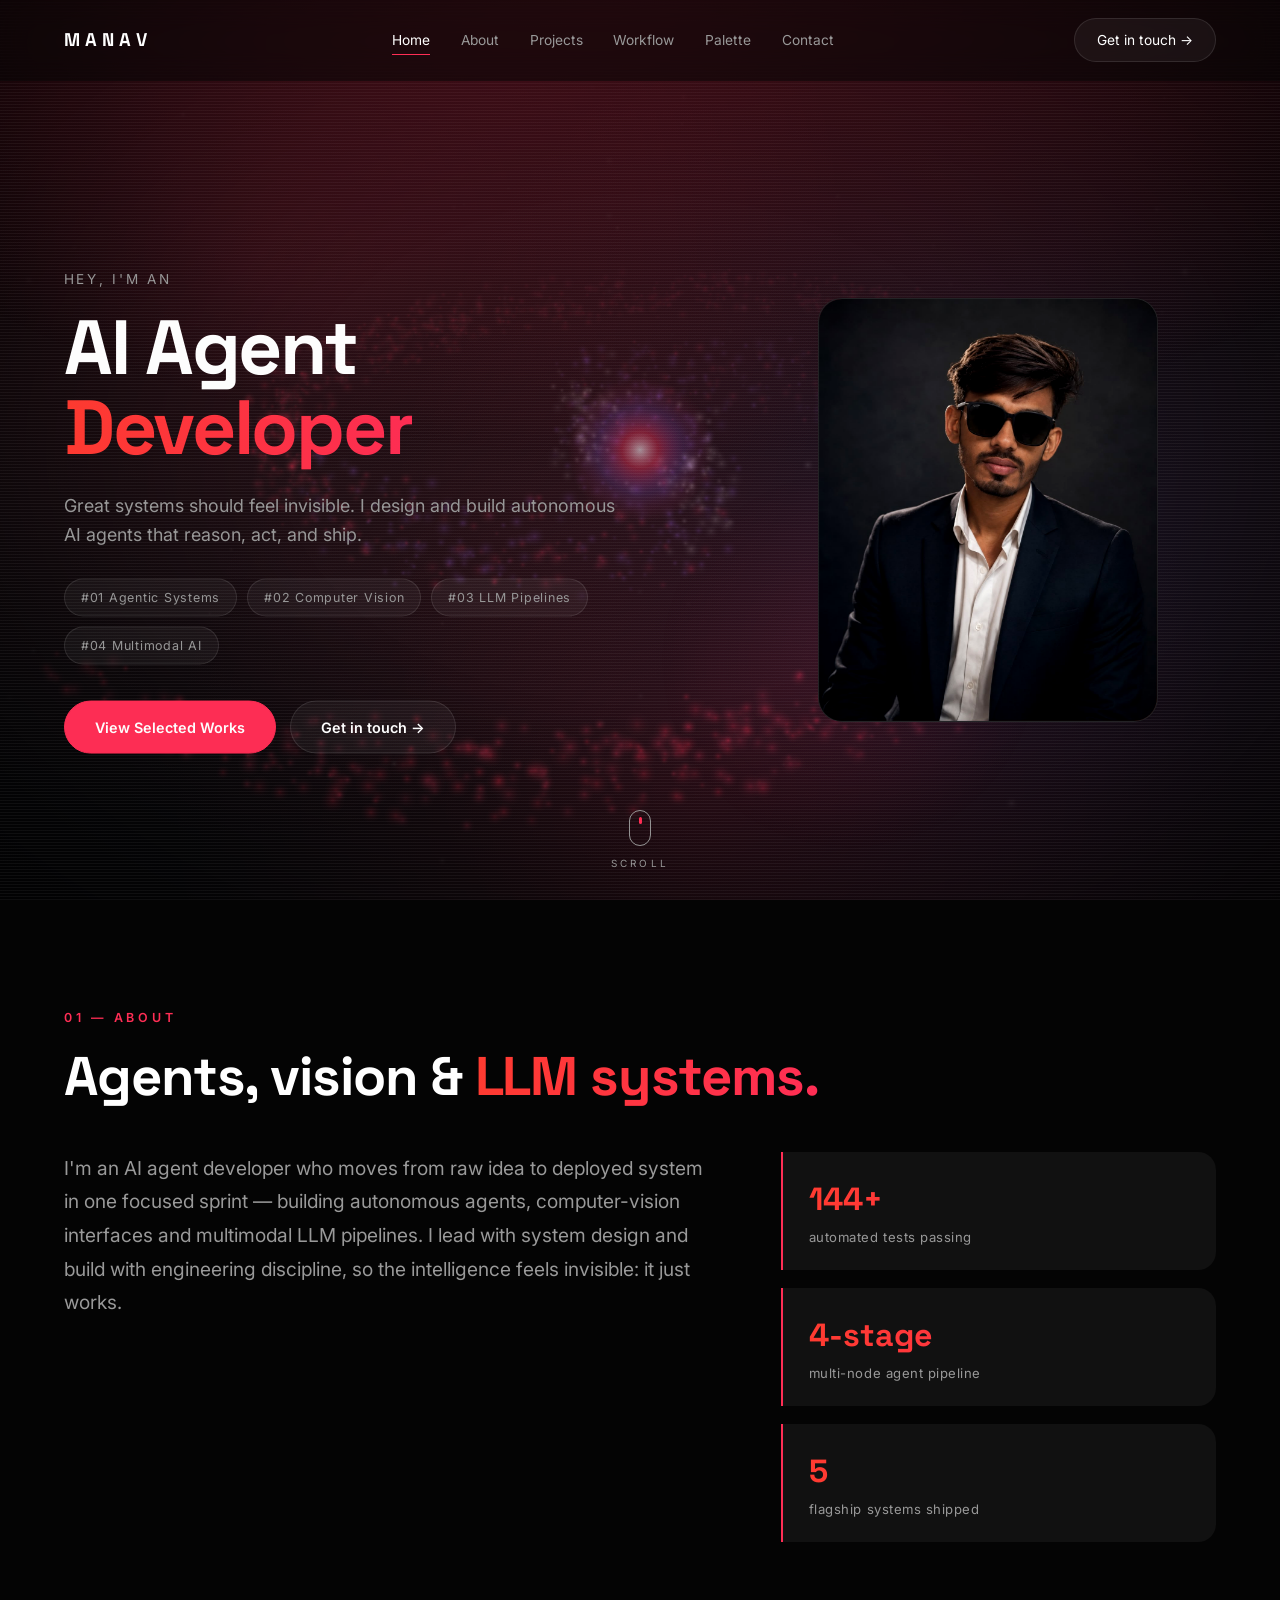
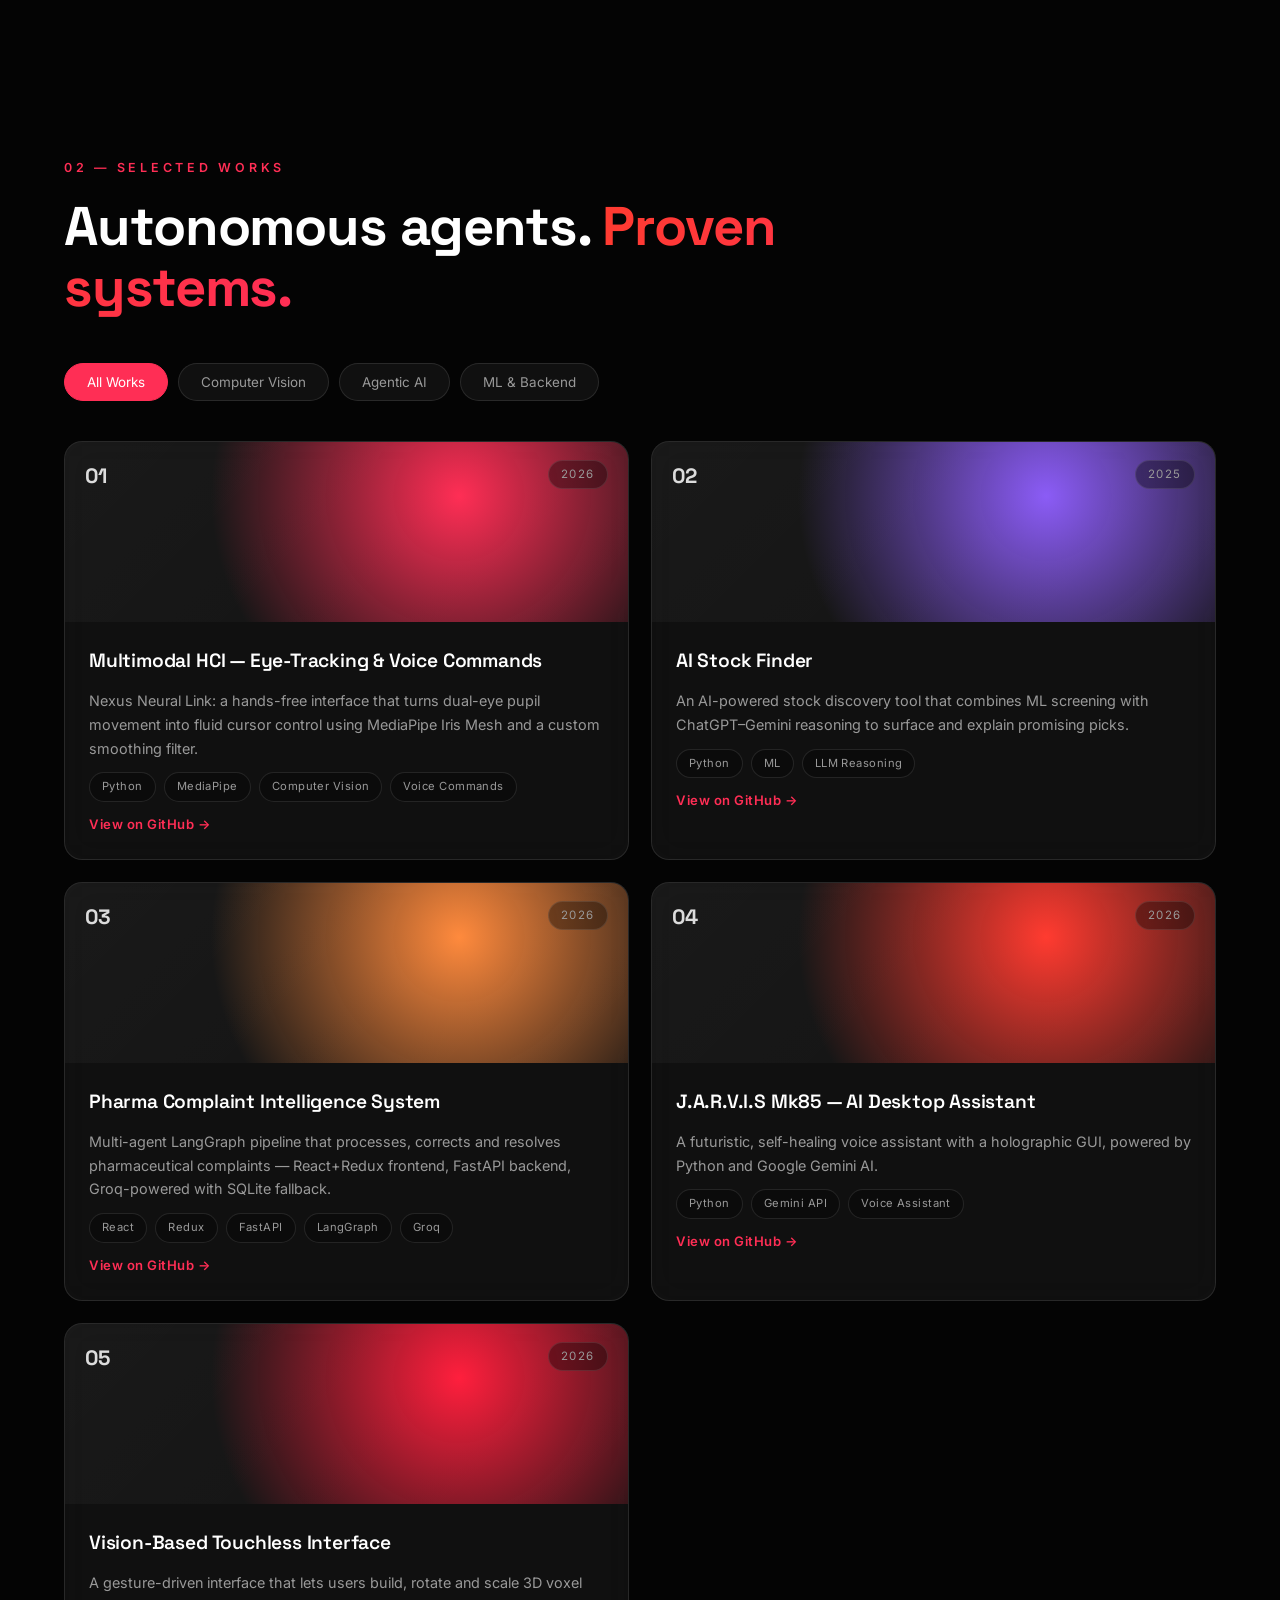
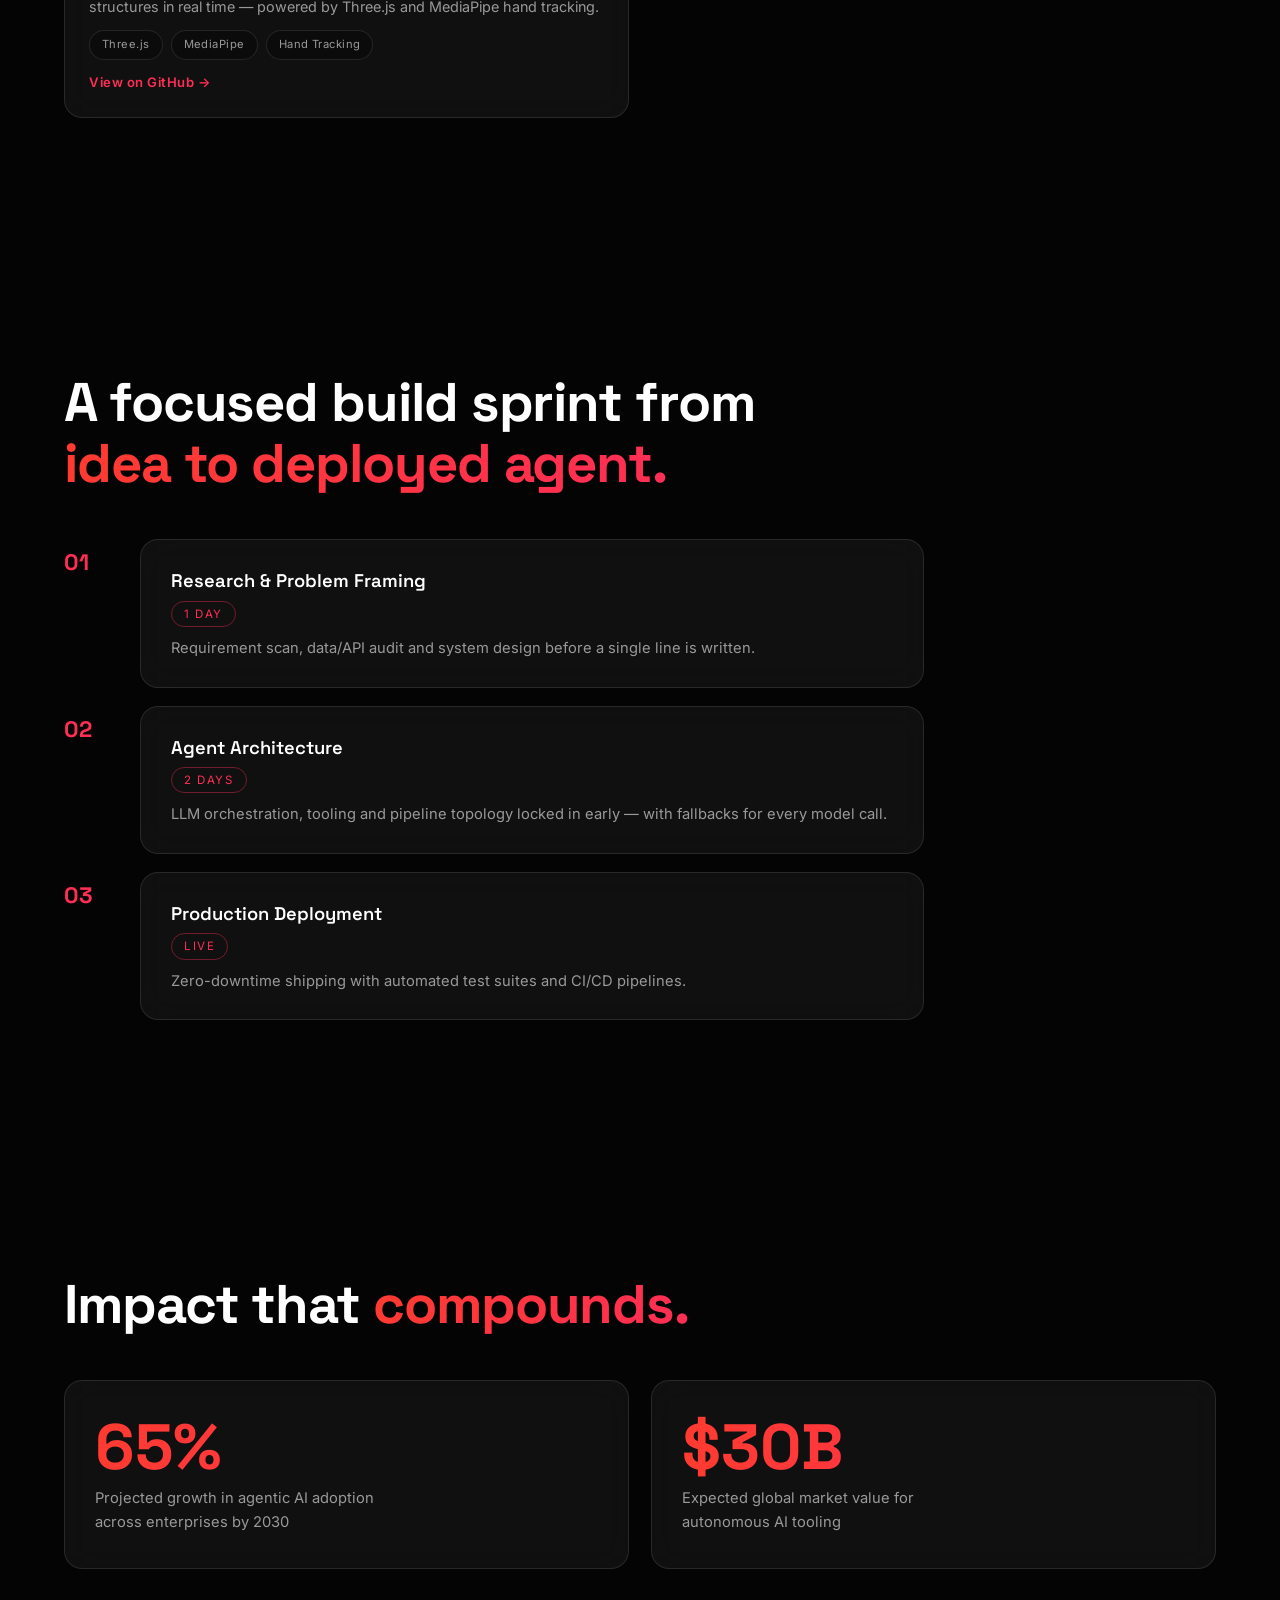
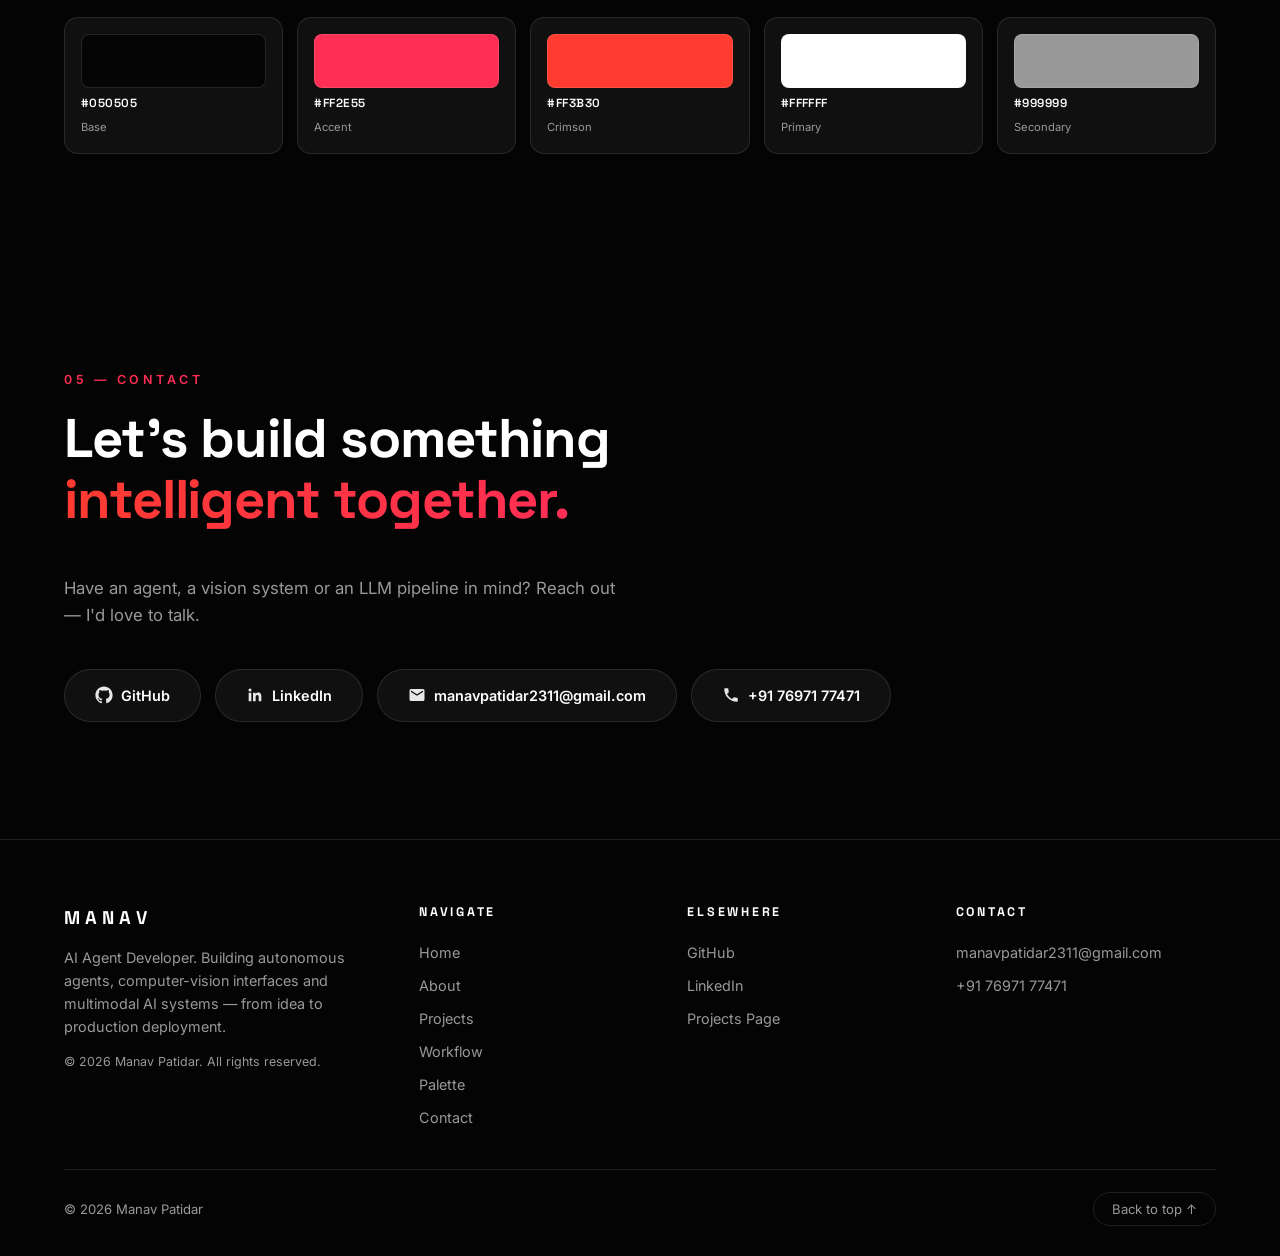
==== commit 73045eca: "Rebrand as AI Agent Developer: new identity copy, 5 real projects, pinned-portrait scroll reveal, co" ====
--- a/index.html
+++ b/index.html
@@ -3,9 +3,10 @@
 <head>
   <meta charset="UTF-8" />
   <meta name="viewport" content="width=device-width, initial-scale=1.0" />
-  <title>MANAV — Creative Director &amp; Full Stack Developer</title>
-  <meta name="description" content="MANAV — Creative Director & Full Stack Developer. Brand strategy, product design, full stack development and fintech security. Let's build digital experiences that scale." />
+  <title>MANAV — AI Agent Developer</title>
+  <meta name="description" content="MANAV — AI Agent Developer. Building autonomous agents, computer-vision interfaces and multimodal AI systems." />
   <meta name="theme-color" content="#050505" />
+  <link rel="icon" href="data:image/svg+xml,%3Csvg xmlns='http://www.w3.org/2000/svg' viewBox='0 0 100 100'%3E%3Ccircle cx='50' cy='50' r='46' fill='%23050505'/%3E%3Ccircle cx='50' cy='50' r='38' fill='none' stroke='%23ff2e55' stroke-width='9'/%3E%3Ccircle cx='50' cy='50' r='10' fill='%23ff2e55'/%3E%3C/svg%3E" />
   <link rel="preconnect" href="https://fonts.googleapis.com" />
   <link rel="preconnect" href="https://fonts.gstatic.com" crossorigin />
   <link href="https://fonts.googleapis.com/css2?family=Inter:wght@400;500;600&family=Space+Grotesk:wght@400;500;600;700&display=swap" rel="stylesheet" />
@@ -16,6 +17,7 @@
 
   <!-- ══════════ SCROLL-DRIVEN CANVAS BACKGROUND ══════════ -->
   <canvas id="scene" aria-hidden="true"></canvas>
+  <div class="section-tint" id="sectionTint" aria-hidden="true"></div>
   <div class="vignette" aria-hidden="true"></div>
   <div class="scanlines" aria-hidden="true"></div>
   <div class="cursor-glow" id="cursorGlow" aria-hidden="true"></div>
@@ -51,16 +53,16 @@
     <section class="hero" id="hero">
       <div class="container hero-grid">
         <div class="hero-copy">
-          <span class="hero-sub reveal">Hey, I'm a</span>
+          <span class="hero-sub reveal">Hey, I'm an</span>
           <h1 class="hero-name reveal">
-            Creative Director<br /><span class="grad">&amp; Full Stack Developer</span>
+            AI Agent<br /><span class="grad">Developer</span>
           </h1>
-          <p class="hero-tag reveal">Great design should feel invisible. From architecture to execution, I build digital experiences that scale.</p>
+          <p class="hero-tag reveal">Great systems should feel invisible. I design and build autonomous AI agents that reason, act, and ship.</p>
           <div class="hero-pills reveal">
-            <span class="pill">#01 Brand Strategy</span>
-            <span class="pill">#02 Full Stack Dev</span>
-            <span class="pill">#03 FinTech Security</span>
-            <span class="pill">#04 Creative Direction</span>
+            <span class="pill">#01 Agentic Systems</span>
+            <span class="pill">#02 Computer Vision</span>
+            <span class="pill">#03 LLM Pipelines</span>
+            <span class="pill">#04 Multimodal AI</span>
           </div>
           <div class="hero-actions reveal">
             <a class="btn btn-primary" href="#projects">View Selected Works</a>
@@ -81,21 +83,22 @@
       </a>
     </section>
 
-    <!-- ══════════ TRUSTED BRANDS / ABOUT ══════════ -->
+    <!-- ══════════ ABOUT ══════════ -->
     <section class="section" id="about">
       <div class="container">
         <p class="section-eyebrow reveal">01 — About</p>
-        <h2 class="section-title reveal">Design &amp; engineering, <span class="grad">end to end.</span></h2>
+        <h2 class="section-title reveal">Agents, vision &amp; <span class="grad">LLM systems.</span></h2>
         <div class="about-grid">
           <p class="about-text reveal">
-            I'm a creative director and full stack developer who moves from brand strategy to
-            production deployment in one focused sprint. I lead with design intent and build with
-            engineering discipline — products that feel invisible because they just work.
+            I'm an AI agent developer who moves from raw idea to deployed system in one focused
+            sprint — building autonomous agents, computer-vision interfaces and multimodal LLM
+            pipelines. I lead with system design and build with engineering discipline, so the
+            intelligence feels invisible: it just works.
           </p>
           <div class="about-stats">
             <div class="stat reveal"><span class="stat-num grad">144+</span><span class="stat-label">automated tests passing</span></div>
             <div class="stat reveal"><span class="stat-num grad">4-stage</span><span class="stat-label">multi-node agent pipeline</span></div>
-            <div class="stat reveal"><span class="stat-num grad">4</span><span class="stat-label">flagship products shipped</span></div>
+            <div class="stat reveal"><span class="stat-num grad">5</span><span class="stat-label">flagship systems shipped</span></div>
           </div>
         </div>
       </div>
@@ -105,87 +108,104 @@
     <section class="section" id="projects">
       <div class="container">
         <p class="section-eyebrow reveal">02 — Selected Works</p>
-        <h2 class="section-title reveal">Trusted brands. <span class="grad">Proven systems.</span></h2>
+        <h2 class="section-title reveal">Autonomous agents. <span class="grad">Proven systems.</span></h2>
 
         <div class="works-filters reveal" role="tablist" aria-label="Filter projects">
           <button class="filter active" data-filter="all">All Works</button>
-          <button class="filter" data-filter="product">Product Design</button>
-          <button class="filter" data-filter="web">Web &amp; Motion</button>
-          <button class="filter" data-filter="security">Cybersecurity</button>
+          <button class="filter" data-filter="vision">Computer Vision</button>
+          <button class="filter" data-filter="agentic">Agentic AI</button>
+          <button class="filter" data-filter="ml">ML &amp; Backend</button>
         </div>
 
         <div class="works-grid" id="worksGrid">
-          <article class="glass-card work-card reveal" data-cat="product">
+          <a class="glass-card work-card reveal" data-cat="vision" href="https://github.com/Manav57/-Multimodal-Human-Computer-Interaction-System-Using-Eye-Tracking-and-Voice-Commands" target="_blank" rel="noopener">
             <div class="work-thumb" style="--thumb:#ff2e55">
               <span class="work-index">01</span>
               <span class="work-year">2026</span>
             </div>
             <div class="work-body">
-              <h3>Pharmaceutical Complaint Intelligence</h3>
-              <p>Multi-agent pipeline that processes, corrects and resolves complaints in a 4-stage LangGraph flow.</p>
-              <div class="pills"><span>Product Design</span><span>LangGraph</span><span>FastAPI</span></div>
-            </div>
-          </article>
-
-          <article class="glass-card work-card reveal" data-cat="web">
+              <h3>Multimodal HCI — Eye-Tracking &amp; Voice Commands</h3>
+              <p>Nexus Neural Link: a hands-free interface that turns dual-eye pupil movement into fluid cursor control using MediaPipe Iris Mesh and a custom smoothing filter.</p>
+              <div class="pills"><span>Python</span><span>MediaPipe</span><span>Computer Vision</span><span>Voice Commands</span></div>
+              <span class="work-link">View on GitHub →</span>
+            </div>
+          </a>
+
+          <a class="glass-card work-card reveal" data-cat="ml" href="https://github.com/Manav57/ai-stock-finder" target="_blank" rel="noopener">
             <div class="work-thumb" style="--thumb:#8b5cf6">
               <span class="work-index">02</span>
               <span class="work-year">2025</span>
             </div>
             <div class="work-body">
-              <h3>Vision-Based Touchless Interface</h3>
-              <p>Gesture-controlled holographic interface with real-time element rotation and low-latency navigation.</p>
-              <div class="pills"><span>Web &amp; Motion</span><span>OpenCV</span><span>MediaPipe</span></div>
-            </div>
-          </article>
-
-          <article class="glass-card work-card reveal" data-cat="web">
+              <h3>AI Stock Finder</h3>
+              <p>An AI-powered stock discovery tool that combines ML screening with ChatGPT–Gemini reasoning to surface and explain promising picks.</p>
+              <div class="pills"><span>Python</span><span>ML</span><span>LLM Reasoning</span></div>
+              <span class="work-link">View on GitHub →</span>
+            </div>
+          </a>
+
+          <a class="glass-card work-card reveal" data-cat="agentic" href="https://github.com/Manav57/complaint-system" target="_blank" rel="noopener">
             <div class="work-thumb" style="--thumb:#ff8a3d">
               <span class="work-index">03</span>
-              <span class="work-year">2025</span>
-            </div>
-            <div class="work-body">
-              <h3>Multimodal Eye-Tracking HCI</h3>
-              <p>Real-time gaze and blink interpretation for hands-free assistive control via facial landmarks.</p>
-              <div class="pills"><span>Web &amp; Motion</span><span>Python</span><span>CV</span></div>
-            </div>
-          </article>
-
-          <article class="glass-card work-card reveal" data-cat="security">
+              <span class="work-year">2026</span>
+            </div>
+            <div class="work-body">
+              <h3>Pharma Complaint Intelligence System</h3>
+              <p>Multi-agent LangGraph pipeline that processes, corrects and resolves pharmaceutical complaints — React+Redux frontend, FastAPI backend, Groq-powered with SQLite fallback.</p>
+              <div class="pills"><span>React</span><span>Redux</span><span>FastAPI</span><span>LangGraph</span><span>Groq</span></div>
+              <span class="work-link">View on GitHub →</span>
+            </div>
+          </a>
+
+          <a class="glass-card work-card reveal" data-cat="agentic" href="https://github.com/Manav57/J.A.R.V.I.S-Mk85-Python" target="_blank" rel="noopener">
+            <div class="work-thumb" style="--thumb:#ff3b30">
+              <span class="work-index">04</span>
+              <span class="work-year">2026</span>
+            </div>
+            <div class="work-body">
+              <h3>J.A.R.V.I.S Mk85 — AI Desktop Assistant</h3>
+              <p>A futuristic, self-healing voice assistant with a holographic GUI, powered by Python and Google Gemini AI.</p>
+              <div class="pills"><span>Python</span><span>Gemini API</span><span>Voice Assistant</span></div>
+              <span class="work-link">View on GitHub →</span>
+            </div>
+          </a>
+
+          <a class="glass-card work-card reveal" data-cat="vision" href="https://github.com/Manav57/Vision-Based-Intelligent-Touchless-Interface-for-Smart-Systems" target="_blank" rel="noopener">
             <div class="work-thumb" style="--thumb:#ff1f3d">
-              <span class="work-index">04</span>
-              <span class="work-year">2024</span>
-            </div>
-            <div class="work-body">
-              <h3>FinTech Fraud Scoring Engine</h3>
-              <p>Real-time AI fraud scoring and UPI risk analytics for banks and payment networks.</p>
-              <div class="pills"><span>Cybersecurity</span><span>ML</span><span>FastAPI</span></div>
-            </div>
-          </article>
-        </div>
-      </div>
-    </section>
-
-    <!-- ══════════ WORKFLOW / DESIGN SPRINT ══════════ -->
+              <span class="work-index">05</span>
+              <span class="work-year">2026</span>
+            </div>
+            <div class="work-body">
+              <h3>Vision-Based Touchless Interface</h3>
+              <p>A gesture-driven interface that lets users build, rotate and scale 3D voxel structures in real time — powered by Three.js and MediaPipe hand tracking.</p>
+              <div class="pills"><span>Three.js</span><span>MediaPipe</span><span>Hand Tracking</span></div>
+              <span class="work-link">View on GitHub →</span>
+            </div>
+          </a>
+        </div>
+      </div>
+    </section>
+
+    <!-- ══════════ WORKFLOW / BUILD SPRINT ══════════ -->
     <section class="section" id="workflow">
       <div class="container">
         <p class="section-eyebrow reveal">03 — Workflow</p>
-        <h2 class="section-title reveal">A focused execution sprint from <span class="grad">idea to visual concept.</span></h2>
+        <h2 class="section-title reveal">A focused build sprint from <span class="grad">idea to deployed agent.</span></h2>
         <div class="timeline reveal">
           <div class="timeline-item">
             <span class="timeline-num">01</span>
             <div class="timeline-card glass-card">
-              <h3>Research &amp; References</h3>
+              <h3>Research &amp; Problem Framing</h3>
               <span class="timeline-dur">1 Day</span>
-              <p>Market scan, competitive audit and visual direction before a single pixel is drawn.</p>
+              <p>Requirement scan, data/API audit and system design before a single line is written.</p>
             </div>
           </div>
           <div class="timeline-item">
             <span class="timeline-num">02</span>
             <div class="timeline-card glass-card">
-              <h3>System Architecture</h3>
+              <h3>Agent Architecture</h3>
               <span class="timeline-dur">2 Days</span>
-              <p>Design system, component model and data architecture locked in early.</p>
+              <p>LLM orchestration, tooling and pipeline topology locked in early — with fallbacks for every model call.</p>
             </div>
           </div>
           <div class="timeline-item">
@@ -200,7 +220,7 @@
       </div>
     </section>
 
-    <!-- ══════════ PALETTE / IMPACT METRICS ══════════ -->
+    <!-- ══════════ PALETTE / IMPACT ══════════ -->
     <section class="section" id="palette">
       <div class="container">
         <p class="section-eyebrow reveal">04 — Palette</p>
@@ -208,11 +228,11 @@
         <div class="metrics-grid reveal">
           <div class="metric glass-card">
             <span class="metric-num grad">65%</span>
-            <span class="metric-label">Projected growth for intelligent web platforms by 2030</span>
+            <span class="metric-label">Projected growth in agentic AI adoption across enterprises by 2030</span>
           </div>
           <div class="metric glass-card">
             <span class="metric-num grad">$30B</span>
-            <span class="metric-label">Expected global market value for next-gen SaaS tools</span>
+            <span class="metric-label">Expected global market value for autonomous AI tooling</span>
           </div>
         </div>
         <div class="swatch-row reveal" aria-label="Brand palette">
@@ -225,49 +245,31 @@
       </div>
     </section>
 
-    <!-- ══════════ CONSULTATION / CONTACT FORM ══════════ -->
+    <!-- ══════════ CONTACT ══════════ -->
     <section class="section section-contact" id="contact">
       <div class="container">
         <p class="section-eyebrow reveal">05 — Contact</p>
-        <h2 class="section-title reveal">Ready to grow &amp; <span class="grad">scale your company?</span></h2>
-        <p class="contact-sub reveal">Let's talk. Unlock your business's true potential.</p>
-
-        <form class="contact-form reveal" id="contactForm" novalidate>
-          <div class="form-row">
-            <label class="field">
-              <span class="field-label">Your Name *</span>
-              <input type="text" name="name" placeholder="Full name" required />
-            </label>
-            <label class="field">
-              <span class="field-label">Your Number *</span>
-              <input type="tel" name="phone" placeholder="+91 00000 00000" required />
-            </label>
-          </div>
-          <div class="form-row">
-            <label class="field">
-              <span class="field-label">Your Email *</span>
-              <input type="email" name="email" value="manavpatidar2311@gmail.com" required />
-            </label>
-            <label class="field">
-              <span class="field-label">How Long Have You Been In Business?</span>
-              <input type="text" name="business_age" placeholder="e.g. 3 years" />
-            </label>
-          </div>
-          <div class="form-row">
-            <label class="field">
-              <span class="field-label">What's Your Biggest Challenge?</span>
-              <input type="text" name="challenge" placeholder="Tell me what's blocking growth" />
-            </label>
-            <label class="field">
-              <span class="field-label">Estimated Annual Revenue</span>
-              <input type="text" name="revenue" placeholder="e.g. $250K" />
-            </label>
-          </div>
-          <button class="btn btn-primary form-submit" type="submit">
-            Submit Consultation Request →
-          </button>
-          <p class="form-note" id="formNote" role="status"></p>
-        </form>
+        <h2 class="section-title reveal">Let's build something <span class="grad">intelligent together.</span></h2>
+        <p class="contact-sub reveal">Have an agent, a vision system or an LLM pipeline in mind? Reach out — I'd love to talk.</p>
+
+        <div class="contact-actions reveal">
+          <a class="btn btn-ghost contact-btn" href="https://github.com/Manav57" target="_blank" rel="noopener">
+            <svg viewBox="0 0 24 24" width="18" height="18" fill="currentColor" aria-hidden="true"><path d="M12 .5C5.65.5.5 5.65.5 12c0 5.08 3.29 9.39 7.86 10.91.58.11.79-.25.79-.55v-2.15c-3.2.7-3.87-1.36-3.87-1.36-.52-1.33-1.28-1.68-1.28-1.68-1.04-.71.08-.7.08-.7 1.15.08 1.76 1.19 1.76 1.19 1.03 1.76 2.69 1.25 3.35.96.1-.75.4-1.25.72-1.54-2.55-.29-5.24-1.28-5.24-5.69 0-1.26.45-2.28 1.19-3.09-.12-.29-.52-1.46.11-3.05 0 0 .97-.31 3.18 1.18a11.1 11.1 0 0 1 5.79 0c2.2-1.49 3.17-1.18 3.17-1.18.63 1.59.23 2.76.11 3.05.74.81 1.19 1.83 1.19 3.09 0 4.42-2.69 5.39-5.25 5.68.41.35.77 1.05.77 2.12v3.15c0 .3.21.66.8.55A11.5 11.5 0 0 0 23.5 12C23.5 5.65 18.35.5 12 .5z"/></svg>
+            GitHub
+          </a>
+          <a class="btn btn-ghost contact-btn" href="https://www.linkedin.com/in/manav-patidar-44956a312/" target="_blank" rel="noopener">
+            <svg viewBox="0 0 24 24" width="18" height="18" fill="currentColor" aria-hidden="true"><path d="M20.45 20.45h-3.55v-5.57c0-1.33-.03-3.04-1.85-3.04-1.86 0-2.14 1.45-2.14 2.94v5.67H9.35V9h3.41v1.56h.05c.47-.9 1.63-1.85 3.36-1.85 3.6 0 4.27 2.37 4.27 5.46v6.28zM5.34 7.43a2.06 2.06 0 1 1 0-4.12 2.06 2.06 0 0 1 0 4.12zM7.12 20.45H3.55V9h3.57v11.45z"/></svg>
+            LinkedIn
+          </a>
+          <a class="btn btn-ghost contact-btn" href="mailto:manavpatidar2311@gmail.com">
+            <svg viewBox="0 0 24 24" width="18" height="18" fill="currentColor" aria-hidden="true"><path d="M20 4H4a2 2 0 0 0-2 2v12a2 2 0 0 0 2 2h16a2 2 0 0 0 2-2V6a2 2 0 0 0-2-2zm0 4-8 5-8-5V6l8 5 8-5v2z"/></svg>
+            manavpatidar2311@gmail.com
+          </a>
+          <a class="btn btn-ghost contact-btn" href="tel:+917697177471">
+            <svg viewBox="0 0 24 24" width="18" height="18" fill="currentColor" aria-hidden="true"><path d="M6.62 10.79a15.05 15.05 0 0 0 6.59 6.59l2.2-2.2a1 1 0 0 1 1.02-.24c1.12.37 2.33.57 3.57.57a1 1 0 0 1 1 1V20a1 1 0 0 1-1 1C10.61 21 3 13.39 3 4a1 1 0 0 1 1-1h3.5a1 1 0 0 1 1 1c0 1.25.2 2.45.57 3.57a1 1 0 0 1-.25 1.02l-2.2 2.2z"/></svg>
+            +91 76971 77471
+          </a>
+        </div>
       </div>
     </section>
   </main>
@@ -277,7 +279,7 @@
     <div class="container footer-grid">
       <div class="footer-brand">
         <span class="brand">MANAV</span>
-        <p>Creative Director &amp; Full Stack Developer. Building digital experiences that scale — from brand strategy to production deployment.</p>
+        <p>AI Agent Developer. Building autonomous agents, computer-vision interfaces and multimodal AI systems — from idea to production deployment.</p>
         <p class="footer-copy">© 2026 Manav Patidar. All rights reserved.</p>
       </div>
       <div class="footer-col">
@@ -309,6 +311,8 @@
     </div>
   </footer>
 
+  <script src="assets/vendor/gsap.min.js"></script>
+  <script src="assets/vendor/ScrollTrigger.min.js"></script>
   <script src="script.js"></script>
 </body>
 </html>
--- a/styles.css
+++ b/styles.css
@@ -1,5 +1,5 @@
 /* ═══════════════════════════════════════════════════════════
-   MANAV — Creative Director & Full Stack Developer
+   MANAV — AI Agent Developer
    Design system: deep black, glassmorphism, neon accent
    ═══════════════════════════════════════════════════════════ */
 
@@ -47,6 +47,15 @@
   pointer-events: none;
 }
 
+/* Scroll-linked accent tint — cycles palette colors behind the pinned hero */
+.section-tint {
+  position: fixed;
+  inset: 0;
+  z-index: 0;
+  pointer-events: none;
+  background: transparent;
+}
+
 .vignette {
   position: fixed;
   inset: 0;
@@ -236,9 +245,12 @@
   margin-inline: auto;
 }
 
+/* Sections sit above the pinned hero + tint so they slide over the portrait */
 .section {
   padding: clamp(80px, 12vh, 150px) 0;
   position: relative;
+  z-index: 1;
+  background: rgba(5, 5, 5, 0.75);
 }
 
 .section-eyebrow {
@@ -517,6 +529,8 @@
   overflow: hidden;
   display: flex;
   flex-direction: column;
+  color: inherit;
+  text-decoration: none;
   transition: transform 0.3s ease, border-color 0.3s ease;
 }
 
@@ -564,6 +578,14 @@
 }
 
 .work-body p { color: var(--text-2); font-size: 0.9rem; line-height: 1.65; }
+
+.work-link {
+  margin-top: auto;
+  font-size: 0.82rem;
+  font-weight: 600;
+  letter-spacing: 0.04em;
+  color: var(--accent);
+}
 
 .pills { display: flex; flex-wrap: wrap; gap: 8px; }
 
@@ -688,7 +710,7 @@
   color: var(--text-2);
 }
 
-/* ══════════ CONTACT FORM ══════════ */
+/* ══════════ CONTACT ══════════ */
 
 .section-contact { padding-bottom: clamp(90px, 13vh, 160px); }
 
@@ -696,60 +718,19 @@
   color: var(--text-2);
   font-size: 1.05rem;
   margin-bottom: 40px;
-}
-
-.contact-form {
-  display: flex;
-  flex-direction: column;
-  gap: 18px;
+  max-width: 52ch;
+}
+
+.contact-actions {
+  display: flex;
+  flex-wrap: wrap;
+  gap: 14px;
   max-width: 860px;
 }
 
-.form-row {
-  display: grid;
-  grid-template-columns: 1fr 1fr;
-  gap: 18px;
-}
-
-.field { display: flex; flex-direction: column; gap: 8px; }
-
-.field-label {
-  font-size: 0.74rem;
-  font-weight: 600;
-  letter-spacing: 0.14em;
-  text-transform: uppercase;
-  color: var(--text-2);
-}
-
-.field input {
-  font-family: inherit;
-  font-size: 0.95rem;
-  color: var(--text);
-  background: var(--glass-bg);
-  border: 1px solid var(--glass-border);
-  border-radius: 12px;
-  padding: 14px 18px;
-  outline: none;
-  transition: border-color 0.22s ease, background 0.22s ease;
-}
-
-.field input:focus {
-  border-color: var(--accent);
-  background: rgba(255, 255, 255, 0.07);
-}
-
-.field input::placeholder { color: rgba(255, 255, 255, 0.3); }
-
-.form-submit { align-self: flex-start; margin-top: 8px; }
-
-.form-note {
-  font-size: 0.85rem;
-  color: var(--text-2);
-  min-height: 1.4em;
-}
-
-.form-note.ok { color: #4ade80; }
-.form-note.err { color: var(--crimson); }
+.contact-btn { justify-content: flex-start; }
+
+.contact-btn svg { flex: none; opacity: 0.9; }
 
 /* ══════════ FOOTER ══════════ */
 
@@ -843,6 +824,8 @@
   display: flex;
   flex-direction: column;
   gap: 16px;
+  color: inherit;
+  text-decoration: none;
   transition: transform 0.3s ease, border-color 0.3s ease;
 }
 
@@ -913,6 +896,8 @@
   left: 0;
   color: var(--accent);
 }
+
+.showcase-card .work-link { margin-top: auto; }
 
 /* ══════════ SCROLL REVEAL ══════════ */
 
@@ -964,7 +949,6 @@
 
   .nav .cta { display: none; }
 
-  .form-row { grid-template-columns: 1fr; }
   .metrics-grid { grid-template-columns: 1fr; }
   .swatch-row { grid-template-columns: repeat(3, 1fr); }
   .footer-grid { grid-template-columns: 1fr; gap: 26px; }
